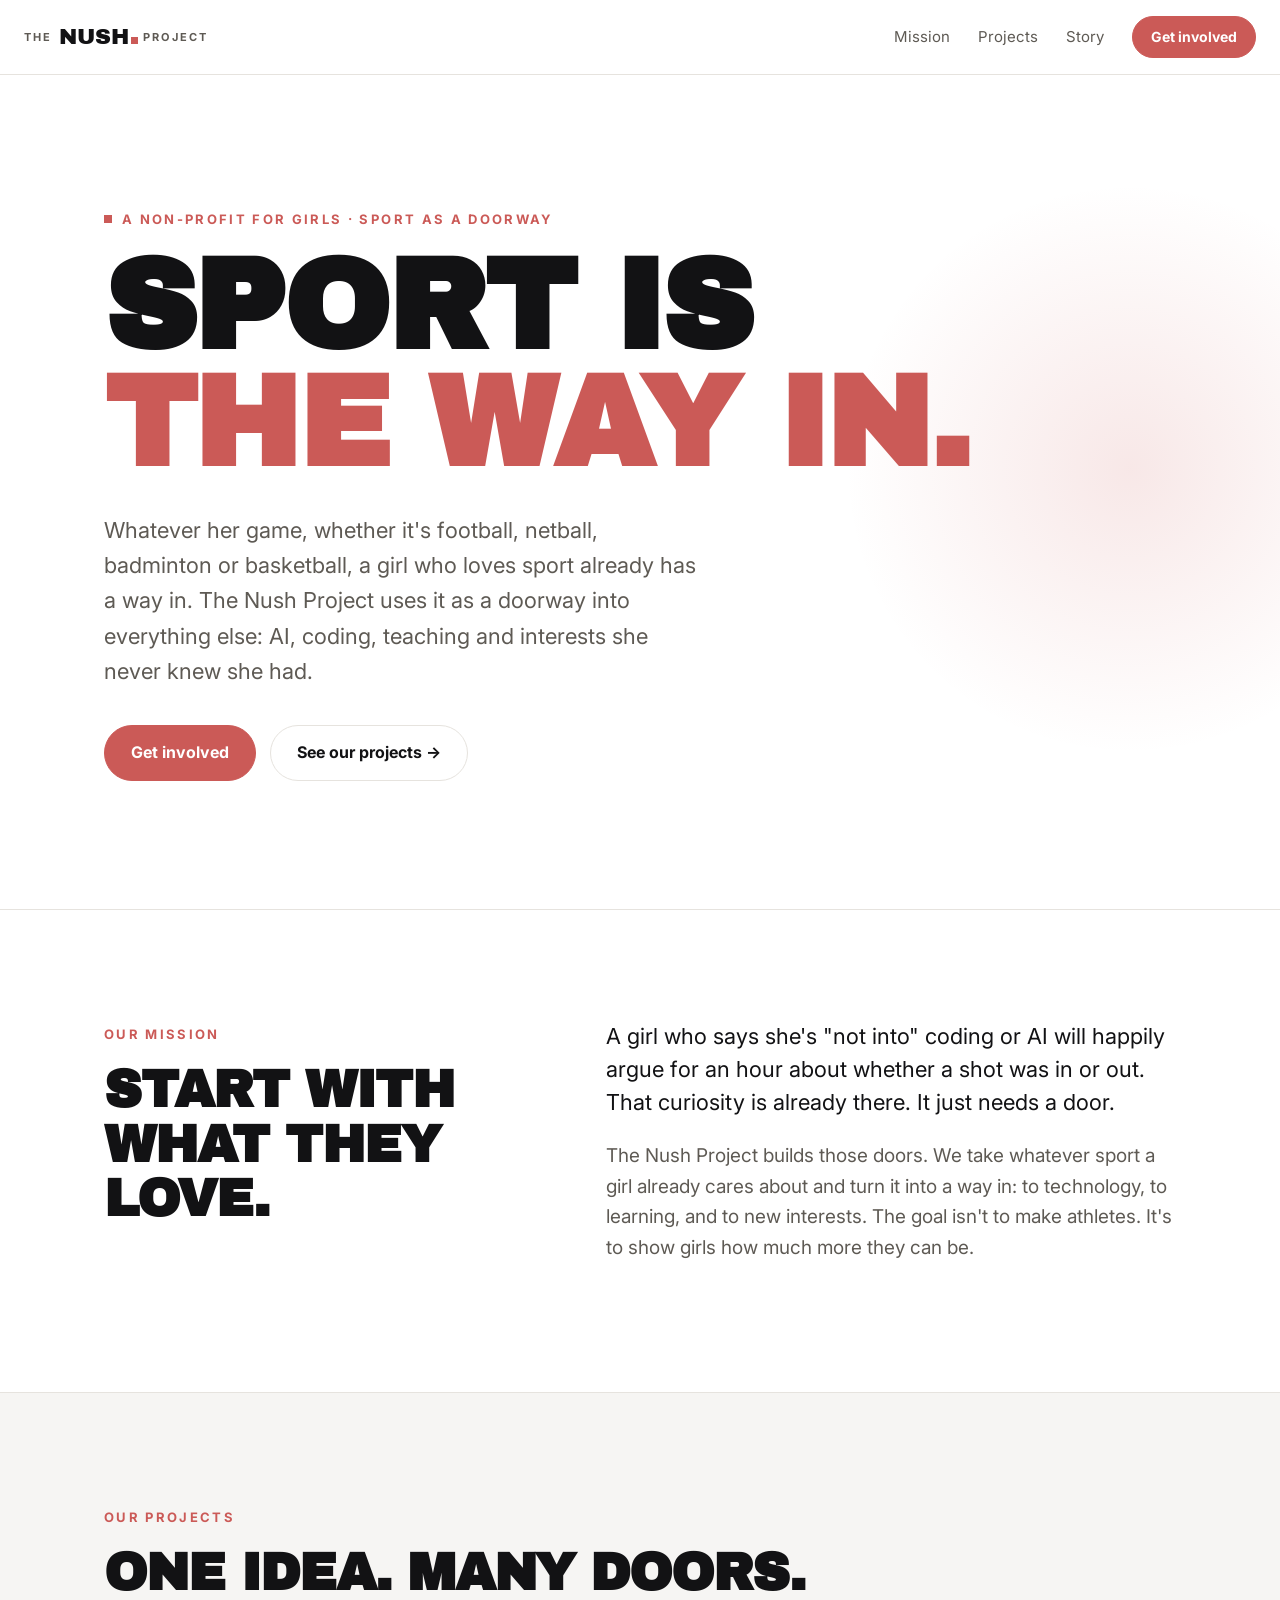
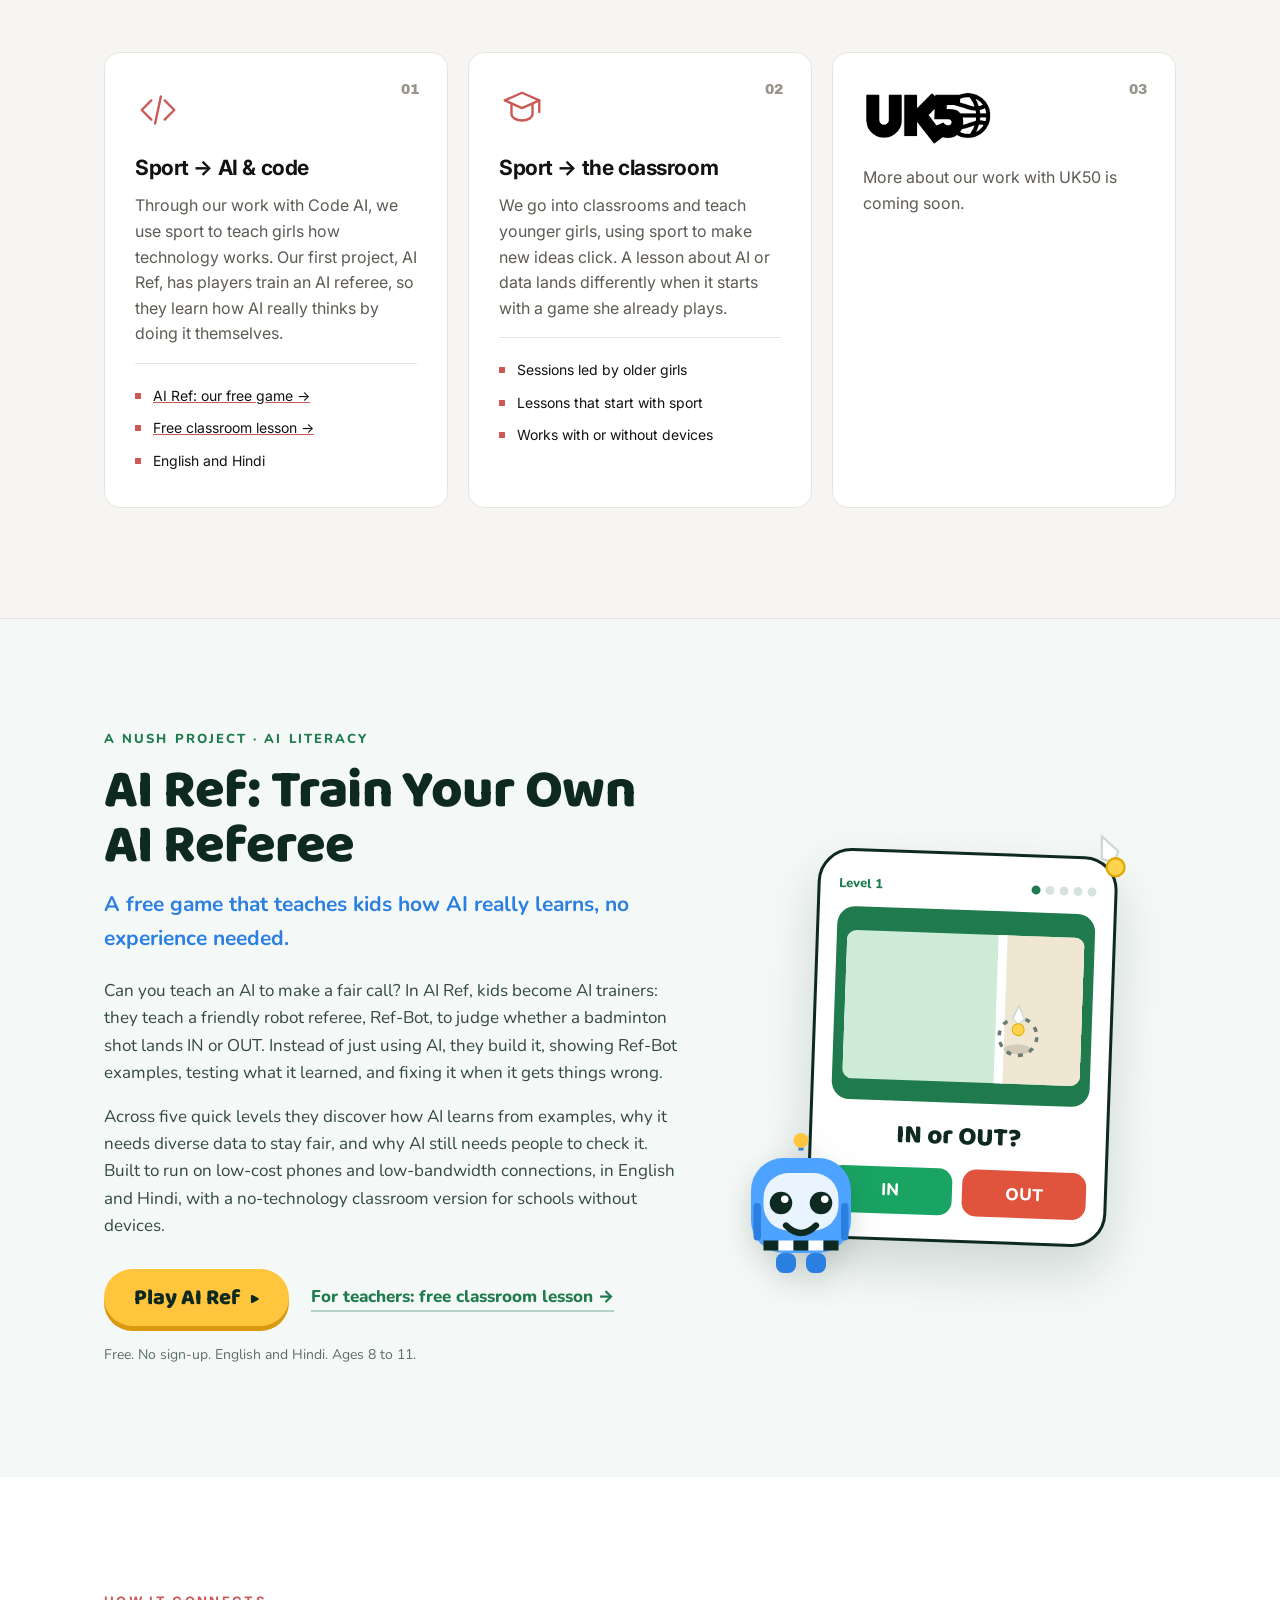
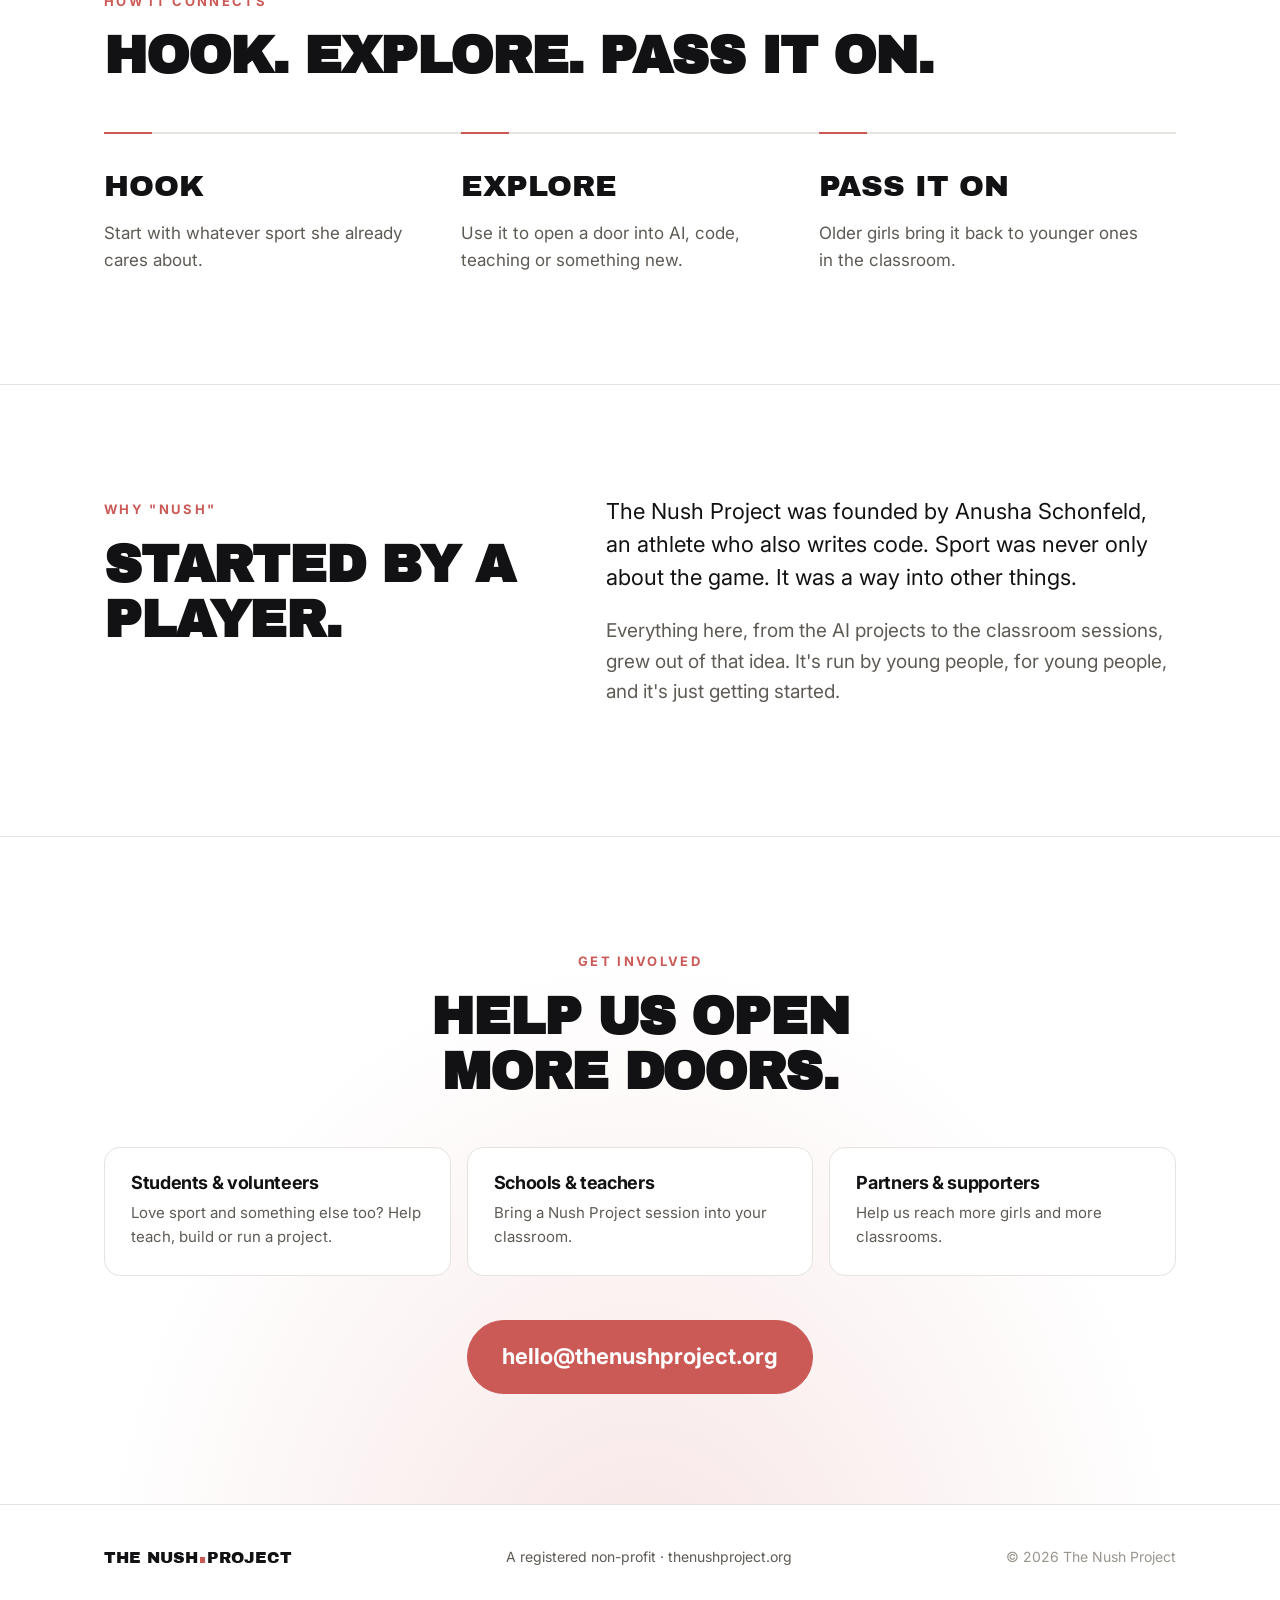
==== index.html @ 3fa62f30 "Remove hero court lines; UK50 card uses the UK50 logo Co-Authored-By: Claude Opus 5.5 <noreply@anthr" ====
<!doctype html>
<html lang="en">
<head>
<meta charset="utf-8">
<meta name="viewport" content="width=device-width, initial-scale=1">
<title>The Nush Project</title>
<meta name="description" content="The Nush Project is a non-profit for girls that uses sport as a doorway, from football to badminton to basketball, into AI, coding, teaching and new interests.">
<meta property="og:title" content="The Nush Project">
<meta property="og:description" content="Sport is the way in. We use every sport to bring girls into AI, coding, teaching and new interests.">
<meta property="og:url" content="https://thenushproject.org">
<meta name="theme-color" content="#ffffff">
<link rel="icon" href="data:image/svg+xml,<svg xmlns='http://www.w3.org/2000/svg' viewBox='0 0 32 32'><rect width='32' height='32' rx='6' fill='%230f0f11'/><text x='6' y='23' font-family='Arial' font-weight='900' font-size='18' fill='%23f0eeea'>N</text><rect x='21' y='17' width='5' height='5' fill='%23cb5a57'/></svg>">
<link rel="preconnect" href="https://fonts.googleapis.com">
<link href="https://fonts.googleapis.com/css2?family=Archivo+Black&family=Baloo+2:wght@600;800&family=Inter:wght@400;700&family=Nunito:wght@400;700;800&display=swap" rel="stylesheet">
<link rel="stylesheet" href="styles.css">
</head>
<body>

<header class="nav">
  <a class="logo" href="#top" aria-label="The Nush Project home">
    <span class="logo-the">THE</span>NUSH<span class="dot"></span><span class="logo-proj">PROJECT</span>
  </a>
  <button class="menu-btn" aria-label="Open menu" aria-expanded="false">☰</button>
  <nav class="links">
    <a href="#mission">Mission</a>
    <a href="#pillars">Projects</a>
        <a href="#story">Story</a>
    <a href="#join" class="btn small">Get involved</a>
  </nav>
</header>

<main id="top">

  <!-- HERO -->
  <section class="hero">
    <div class="hero-inner">
      <p class="eyebrow"><span class="dot sm"></span>A non-profit for girls · sport as a doorway</p>
      <h1>Sport is <em>the way in.</em></h1>
      <p class="lede">Whatever her game, whether it's football, netball, badminton or basketball, a girl who loves sport already has a way in. The Nush Project uses it as a doorway into everything else: AI, coding, teaching and interests she never knew she had.</p>
      <div class="cta-row">
        <a href="#join" class="btn">Get involved</a>
        <a href="#pillars" class="btn ghost">See our projects →</a>
      </div>
    </div>
  </section>

  <!-- MISSION -->
  <section id="mission" class="mission">
    <div class="wrap two-col">
      <div>
        <p class="eyebrow">Our mission</p>
        <h2>Start with what they love.</h2>
      </div>
      <div class="mission-copy">
        <p>A girl who says she's "not into" coding or AI will happily argue for an hour about whether a shot was in or out. That curiosity is already there. It just needs a door.</p>
        <p>The Nush Project builds those doors. We take whatever sport a girl already cares about and turn it into a way in: to technology, to learning, and to new interests. The goal isn't to make athletes. It's to show girls how much more they can be.</p>
      </div>
    </div>
  </section>

  <!-- PILLARS -->
  <section id="pillars" class="pillars">
    <div class="wrap">
      <p class="eyebrow">Our projects</p>
      <h2>One idea. Many doors.</h2>

      <div class="cards">
        <article class="card">
          <div class="card-num">01</div>
          <div class="card-icon" aria-hidden="true">
            <svg viewBox="0 0 48 48"><path d="M17 14L7 24l10 10M31 14l10 10-10 10M27 10l-6 28" fill="none" stroke="currentColor" stroke-width="2.5" stroke-linecap="round" stroke-linejoin="round"/></svg>
          </div>
          <h3>Sport → AI & code</h3>
          <p>Through our work with Code AI, we use sport to teach girls how technology works. Our first project, AI Ref, has players train an AI referee, so they learn how AI really thinks by doing it themselves.</p>
          <ul>
            <li><a href="#ai-ref">AI Ref: our free game →</a></li>
            <li><a href="teachers/">Free classroom lesson →</a></li>
            <li>English and Hindi</li>
          </ul>
        </article>

        <article class="card">
          <div class="card-num">02</div>
          <div class="card-icon" aria-hidden="true">
            <svg viewBox="0 0 48 48"><path d="M6 14l18-8 18 8-18 8z" fill="none" stroke="currentColor" stroke-width="2.5" stroke-linejoin="round"/><path d="M13 18v10c0 4 5 7 11 7s11-3 11-7V18M42 14v12" fill="none" stroke="currentColor" stroke-width="2.5" stroke-linecap="round"/></svg>
          </div>
          <h3>Sport → the classroom</h3>
          <p>We go into classrooms and teach younger girls, using sport to make new ideas click. A lesson about AI or data lands differently when it starts with a game she already plays.</p>
          <ul>
            <li>Sessions led by older girls</li>
            <li>Lessons that start with sport</li>
            <li>Works with or without devices</li>
          </ul>
        </article>

        <article class="card">
          <div class="card-num">03</div>
          <h3 class="uk50-head"><img class="uk50-logo" src="img/uk50-logo.png" alt="UK50" width="380" height="170"></h3>
          <!-- TODO: replace with a real description of UK50 and what The Nush Project does with it -->
          <p>More about our work with UK50 is coming soon.</p>
        </article>
      </div>
    </div>
  </section>

  <!-- AI REF -->
  <section id="ai-ref" class="airef">
    <div class="wrap airef-grid">
      <div class="airef-copy">
        <p class="airef-eyebrow">A Nush Project · AI Literacy</p>
        <h2>AI Ref: Train Your Own AI Referee</h2>
        <p class="airef-sub">A free game that teaches kids how AI really learns, no experience needed.</p>
        <p>Can you teach an AI to make a fair call? In AI Ref, kids become AI trainers: they teach a friendly robot referee, Ref-Bot, to judge whether a badminton shot lands IN or OUT. Instead of just using AI, they build it, showing Ref-Bot examples, testing what it learned, and fixing it when it gets things wrong.</p>
        <p>Across five quick levels they discover how AI learns from examples, why it needs diverse data to stay fair, and why AI still needs people to check it. Built to run on low-cost phones and low-bandwidth connections, in English and Hindi, with a no-technology classroom version for schools without devices.</p>
        <div class="airef-ctas">
          <a class="airef-play" href="play/">Play AI Ref <span aria-hidden="true">▶</span></a>
          <a class="airef-teach" href="teachers/">For teachers: free classroom lesson →</a>
        </div>
        <p class="airef-note">Free. No sign-up. English and Hindi. Ages 8 to 11.</p>
      </div>

      <a class="airef-visual" href="play/" aria-label="Play AI Ref">
        <div class="phone">
          <div class="phone-bar"><span>Level 1</span><span class="pips"><i class="on"></i><i></i><i></i><i></i><i></i></span></div>
          <div class="phone-court"><img src="img/airef/court-close-call.svg" alt="" width="240" height="175"></div>
          <div class="phone-q">IN or OUT?</div>
          <div class="phone-btns"><span class="in">IN</span><span class="out">OUT</span></div>
        </div>
        <img class="refbot" src="img/airef/refbot-happy.svg" alt="Ref-Bot, the friendly robot referee" width="150" height="150">
        <img class="shuttle" src="img/airef/shuttle.svg" alt="" width="54" height="54">
      </a>
    </div>
  </section>

  <!-- HOW IT CONNECTS -->
  <section class="loop">
    <div class="wrap">
      <p class="eyebrow">How it connects</p>
      <h2>Hook. Explore. Pass it on.</h2>
      <ol class="steps">
        <li><span>Hook</span>Start with whatever sport she already cares about.</li>
        <li><span>Explore</span>Use it to open a door into AI, code, teaching or something new.</li>
        <li><span>Pass it on</span>Older girls bring it back to younger ones in the classroom.</li>
      </ol>
    </div>
  </section>

  <!-- STORY -->
  <section id="story" class="story">
    <div class="wrap two-col">
      <div>
        <p class="eyebrow">Why "Nush"</p>
        <h2>Started by a player.</h2>
      </div>
      <div class="mission-copy">
        <p>The Nush Project was founded by Anusha Schonfeld, an athlete who also writes code. Sport was never only about the game. It was a way into other things.</p>
        <p>Everything here, from the AI projects to the classroom sessions, grew out of that idea. It's run by young people, for young people, and it's just getting started.</p>
      </div>
    </div>
  </section>

  <!-- JOIN -->
  <section id="join" class="join">
    <div class="wrap">
      <p class="eyebrow">Get involved</p>
      <h2>Help us open more doors.</h2>
      <div class="join-grid">
        <div class="join-card">
          <h3>Students & volunteers</h3>
          <p>Love sport and something else too? Help teach, build or run a project.</p>
        </div>
        <div class="join-card">
          <h3>Schools & teachers</h3>
          <p>Bring a Nush Project session into your classroom.</p>
        </div>
        <div class="join-card">
          <h3>Partners & supporters</h3>
          <p>Help us reach more girls and more classrooms.</p>
        </div>
      </div>
      <!-- TODO: replace with the real contact address once email is set up on the domain -->
      <a class="btn big" href="mailto:hello@thenushproject.org">hello@thenushproject.org</a>
    </div>
  </section>

</main>

<footer class="foot">
  <div class="wrap foot-inner">
    <div class="logo">THE&nbsp;NUSH<span class="dot"></span>PROJECT</div>
    <p>A registered non-profit · thenushproject.org</p>
    <p class="faint">© <span id="yr">2026</span> The Nush Project</p>
  </div>
</footer>

<script>
  document.getElementById('yr').textContent = new Date().getFullYear();
  const btn = document.querySelector('.menu-btn'), nav = document.querySelector('.links');
  btn.addEventListener('click', () => {
    const open = nav.classList.toggle('open');
    btn.setAttribute('aria-expanded', open);
  });
  nav.querySelectorAll('a').forEach(a => a.addEventListener('click', () => {
    nav.classList.remove('open'); btn.setAttribute('aria-expanded', false);
  }));
  // fade sections in as they scroll into view
  const io = new IntersectionObserver(es => es.forEach(e => {
    if (e.isIntersecting) { e.target.classList.add('in'); io.unobserve(e.target); }
  }), { threshold: 0.12 });
  document.querySelectorAll('section:not(.hero)').forEach(s => io.observe(s));
</script>
</body>
</html>
---- styles.css ----
/* The Nush Project — NUSH style (muted red, Archivo Black) on a white background */
:root {
  --bg: #ffffff;
  --bg-2: #f6f5f3;
  --card: #ffffff;
  --line: #e6e3de;
  --text: #121214;
  --text-dim: #5e5a54;
  --text-faint: #9a958d;
  --accent: #cb5a57;
  --accent-2: #9a3f3c;
  --radius: 16px;
  --sans: "Inter", -apple-system, BlinkMacSystemFont, "Segoe UI", Roboto, sans-serif;
  --display: "Archivo Black", "Arial Black", "Helvetica Neue", sans-serif;
}

* { box-sizing: border-box; }
html { scroll-behavior: smooth; scroll-padding-top: 72px; }
body {
  margin: 0;
  background: var(--bg);
  color: var(--text);
  font-family: var(--sans);
  font-size: 17px;
  line-height: 1.6;
  -webkit-font-smoothing: antialiased;
  overflow-x: hidden;
}
a { color: inherit; }
h1, h2, h3 { margin: 0; line-height: 1.05; letter-spacing: -0.02em; }
h2 { font-family: var(--display); font-size: clamp(32px, 5vw, 52px); text-transform: uppercase; margin-bottom: 8px; }
h3 { font-size: 21px; font-weight: 700; }
p { margin: 0 0 1em; }

.wrap { max-width: 1120px; margin: 0 auto; padding: 0 24px; }
section { padding: 110px 0; }
section:not(.hero) { opacity: 0; transform: translateY(18px); transition: opacity .7s ease, transform .7s ease; }
section.in { opacity: 1; transform: none; }
@media (prefers-reduced-motion: reduce) { section:not(.hero) { opacity: 1; transform: none; transition: none; } }

.eyebrow {
  display: inline-flex; align-items: center; gap: 10px;
  font-size: 13px; font-weight: 700; letter-spacing: .18em; text-transform: uppercase;
  color: var(--accent); margin-bottom: 18px;
}

/* brand square — the dot from the NUSH lockup */
.dot { display: inline-block; width: .32em; height: .32em; background: var(--accent); margin: 0 .12em 0 .08em; vertical-align: baseline; }
.dot.sm { width: 8px; height: 8px; margin: 0; }

/* NAV */
.nav {
  position: sticky; top: 0; z-index: 50;
  display: flex; align-items: center; justify-content: space-between;
  padding: 16px 24px;
  background: rgba(255,255,255,.88);
  backdrop-filter: blur(12px); -webkit-backdrop-filter: blur(12px);
  border-bottom: 1px solid var(--line);
}
.logo { font-family: var(--display); font-size: 22px; text-decoration: none; letter-spacing: .01em; white-space: nowrap; }
.logo-the, .logo-proj { font-family: var(--sans); font-size: 11px; font-weight: 700; letter-spacing: .2em; color: var(--text-dim); vertical-align: middle; }
.logo-the { margin-right: 6px; }
.logo-proj { margin-left: 2px; }
.links { display: flex; align-items: center; gap: 28px; }
.links a { text-decoration: none; font-size: 15px; color: var(--text-dim); transition: color .2s; }
.links a:hover { color: var(--text); }
.links a.btn { color: #fff; }
.menu-btn { display: none; background: none; border: 1px solid var(--line); color: var(--text); font-size: 18px; border-radius: 10px; padding: 6px 12px; cursor: pointer; }

/* BUTTONS */
.btn {
  display: inline-block; padding: 14px 26px; border-radius: 999px;
  background: var(--accent); color: #fff; text-decoration: none;
  font-weight: 700; font-size: 16px; border: 1px solid var(--accent);
  transition: background .2s, transform .2s;
}
.btn:hover { background: var(--accent-2); border-color: var(--accent-2); transform: translateY(-1px); }
.btn.ghost { background: transparent; border-color: var(--line); color: var(--text); }
.btn.ghost:hover { border-color: var(--text-dim); background: transparent; }
.btn.small { padding: 9px 18px; font-size: 14px; }
.btn.big { font-size: clamp(16px, 2.4vw, 22px); padding: 18px 34px; margin-top: 44px; word-break: break-all; }

/* HERO */
.hero { position: relative; min-height: calc(100vh - 66px); display: flex; align-items: center; overflow: hidden; padding: 80px 0; }
.hero::after {
  content: ""; position: absolute; width: 620px; height: 620px; right: -160px; top: 10%;
  background: radial-gradient(circle, rgba(203,90,87,.14), transparent 65%); pointer-events: none;
}
.hero-inner { position: relative; z-index: 1; max-width: 1120px; margin: 0 auto; padding: 0 24px; width: 100%; }
.hero h1 {
  font-family: var(--display); text-transform: uppercase;
  font-size: clamp(48px, 10vw, 128px); line-height: .92; max-width: 11ch; margin-bottom: 30px;
}
.hero h1 em { font-style: normal; color: var(--accent); }
.lede { font-size: clamp(18px, 2.2vw, 22px); color: var(--text-dim); max-width: 600px; margin-bottom: 36px; }
.cta-row { display: flex; gap: 14px; flex-wrap: wrap; }

/* MISSION / STORY */
.mission, .story { border-top: 1px solid var(--line); }
.two-col { display: grid; grid-template-columns: 1fr 1.3fr; gap: 64px; align-items: start; }
.mission-copy p { font-size: 19px; color: var(--text-dim); }
.mission-copy p:first-child { color: var(--text); font-size: 22px; line-height: 1.5; }

/* PILLARS */
.pillars { background: var(--bg-2); border-top: 1px solid var(--line); border-bottom: 1px solid var(--line); }
.cards { display: grid; grid-template-columns: repeat(3, 1fr); gap: 20px; margin-top: 52px; }
.card {
  position: relative; background: var(--card); border: 1px solid var(--line); border-radius: var(--radius);
  padding: 34px 30px 30px; transition: border-color .25s, transform .25s;
}
.card:hover { border-color: var(--accent); transform: translateY(-4px); }
.card-num { position: absolute; top: 26px; right: 28px; font-family: var(--display); color: var(--text-faint); font-size: 14px; }
.card-icon { width: 46px; height: 46px; color: var(--accent); margin-bottom: 24px; }
.card-icon svg { width: 100%; height: 100%; }
.card h3 { margin-bottom: 14px; }
/* UK50's logo is white-on-black; invert + multiply turns it into a black mark sitting directly on the white card */
.uk50-head { margin: 0 0 18px; line-height: 0; }
.uk50-logo { height: 64px; width: auto; filter: invert(1) grayscale(1) contrast(1.2); mix-blend-mode: multiply; margin-left: -6px; }
.card p { color: var(--text-dim); font-size: 16px; }
.card ul { list-style: none; padding: 16px 0 0; margin: 0; border-top: 1px solid var(--line); }
.card li a { color: var(--text); text-decoration-color: var(--accent); }
.card li { font-size: 14px; color: var(--text); padding: 5px 0 5px 18px; position: relative; }
.card li::before { content: ""; position: absolute; left: 0; top: 13px; width: 6px; height: 6px; background: var(--accent); }

/* LOOP */
.steps { list-style: none; padding: 0; margin: 48px 0 0; display: grid; grid-template-columns: repeat(3, 1fr); gap: 0; counter-reset: s; }
.steps li { padding: 28px 28px 0 0; border-top: 2px solid var(--line); color: var(--text-dim); font-size: 17px; position: relative; }
.steps li::before { content: ""; position: absolute; top: -2px; left: 0; width: 48px; height: 2px; background: var(--accent); }
.steps span { display: block; font-family: var(--display); text-transform: uppercase; color: var(--text); font-size: 30px; margin-bottom: 10px; }

/* JOIN */
.join { text-align: center; border-top: 1px solid var(--line); background: radial-gradient(ellipse at 50% 120%, rgba(203,90,87,.16), transparent 60%); }
.join h2 { max-width: 16ch; margin: 0 auto 8px; }
.join-grid { display: grid; grid-template-columns: repeat(3, 1fr); gap: 16px; margin-top: 48px; text-align: left; }
.join-card { border: 1px solid var(--line); border-radius: var(--radius); padding: 26px; background: var(--card); }
.join-card h3 { font-size: 18px; margin-bottom: 8px; }
.join-card p { color: var(--text-dim); font-size: 15px; margin: 0; }

/* FOOTER */
.foot { border-top: 1px solid var(--line); padding: 40px 0; }
.foot-inner { display: flex; justify-content: space-between; align-items: center; gap: 16px; flex-wrap: wrap; }
.foot .logo { font-size: 16px; }
.foot p { margin: 0; color: var(--text-dim); font-size: 14px; }
.faint { color: var(--text-faint) !important; }

/* AI REF — a light band in the game's own palette so it reads as the same product as /play/ */
.airef {
  --court: #1F7A4D; --bot: #2B7FE0; --bot-lt: #4DA3FF; --sun: #FFC53D; --ink: #0E2A20; --paper: #F4F8F6;
  background: var(--paper); color: var(--ink); font-family: "Nunito", var(--sans);
}
.airef-grid { display: grid; grid-template-columns: 1.15fr .85fr; gap: 64px; align-items: center; }
.airef-eyebrow { font-weight: 800; font-size: 13px; letter-spacing: .16em; text-transform: uppercase; color: var(--court); margin-bottom: 14px; }
.airef h2 { font-family: "Baloo 2", var(--sans); text-transform: none; font-weight: 800; font-size: clamp(34px, 4.6vw, 54px); line-height: 1.02; letter-spacing: -.01em; color: var(--ink); margin-bottom: 14px; }
.airef-sub { font-size: 21px; font-weight: 700; color: var(--bot); margin-bottom: 22px; }
.airef-copy > p:not(.airef-eyebrow):not(.airef-sub):not(.airef-note) { color: #33493f; font-size: 17px; }
.airef-ctas { display: flex; align-items: center; gap: 22px; flex-wrap: wrap; margin-top: 30px; }
.airef-play {
  display: inline-flex; align-items: center; gap: 10px;
  background: var(--sun); color: var(--ink); text-decoration: none;
  font-family: "Baloo 2", var(--sans); font-weight: 800; font-size: 22px;
  padding: 12px 30px 10px; border-radius: 999px;
  box-shadow: 0 5px 0 #d99a12; transition: transform .15s, box-shadow .15s;
}
.airef-play:hover { transform: translateY(2px); box-shadow: 0 3px 0 #d99a12; }
.airef-play span { font-size: 15px; }
.airef-teach { color: var(--court); font-weight: 800; text-decoration: none; border-bottom: 2px solid rgba(31,122,77,.3); }
.airef-teach:hover { border-color: var(--court); }
.airef-note { font-size: 14px; color: #5b6f66; margin: 18px 0 0; }

.airef-visual { position: relative; display: block; justify-self: center; width: 300px; text-decoration: none; }
.phone {
  background: #fff; border: 3px solid var(--ink); border-radius: 34px; padding: 22px 18px 24px;
  box-shadow: 0 24px 50px rgba(14,42,32,.16); transform: rotate(2deg); transition: transform .3s;
}
.airef-visual:hover .phone { transform: rotate(0); }
.phone-bar { display: flex; justify-content: space-between; align-items: center; font-weight: 800; font-size: 13px; color: var(--court); margin-bottom: 12px; }
.pips { display: flex; gap: 5px; }
.pips i { width: 9px; height: 9px; border-radius: 50%; background: #d6e3dc; }
.pips i.on { background: var(--court); }
.phone-court { background: var(--court); border-radius: 18px; padding: 10px; }
.phone-court img { display: block; width: 100%; height: auto; }
.phone-q { font-family: "Baloo 2", var(--sans); font-weight: 800; font-size: 26px; text-align: center; margin: 14px 0 10px; }
.phone-btns { display: grid; grid-template-columns: 1fr 1fr; gap: 10px; }
.phone-btns span { text-align: center; font-weight: 800; color: #fff; border-radius: 14px; padding: 10px 0; }
.phone-btns .in { background: #19A463; } .phone-btns .out { background: #E0533D; }
.refbot { position: absolute; width: 150px; height: auto; left: -86px; bottom: -40px; filter: drop-shadow(0 10px 14px rgba(14,42,32,.18)); }
.shuttle { position: absolute; width: 54px; height: auto; right: -26px; top: -22px; transform: rotate(-24deg); }

@media (max-width: 900px) {
  .airef-grid { grid-template-columns: 1fr; gap: 72px; }
  .airef-visual { width: 260px; }
  .refbot { width: 120px; left: -64px; }
}
@media (max-width: 420px) { .refbot { left: -40px; width: 100px; } .shuttle { right: -8px; } }

/* RESPONSIVE */
@media (max-width: 900px) {
  .cards, .join-grid, .steps { grid-template-columns: 1fr; }
  .steps li { padding-bottom: 28px; }
  .two-col { grid-template-columns: 1fr; gap: 24px; }
  section { padding: 80px 0; }
}
@media (max-width: 720px) {
  .menu-btn { display: block; }
  .links {
    display: none; position: absolute; top: 100%; left: 0; right: 0;
    flex-direction: column; align-items: flex-start; gap: 18px;
    padding: 22px 24px; background: var(--bg); border-bottom: 1px solid var(--line);
  }
  .links.open { display: flex; }
  .nav { padding: 14px 16px; }
  .wrap, .hero-inner { padding: 0 16px; }
  .logo-the { display: none; }
}
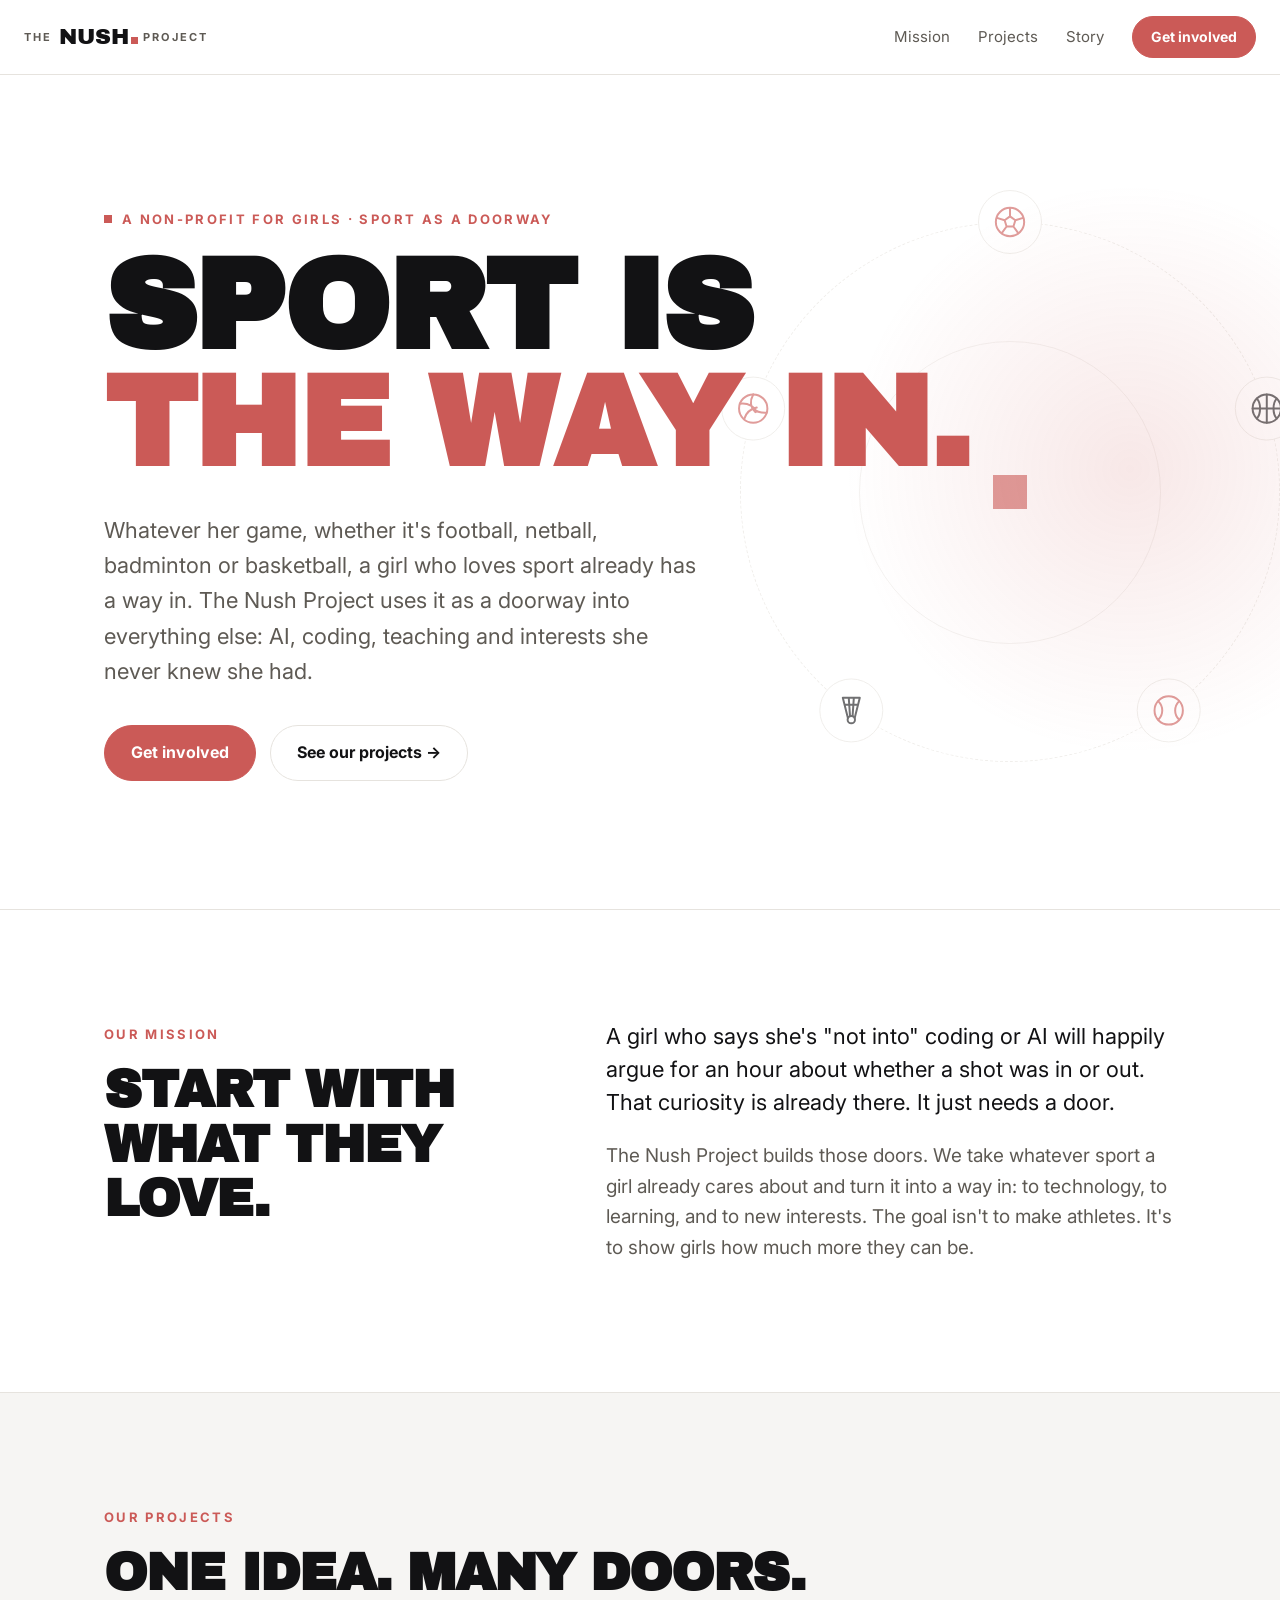
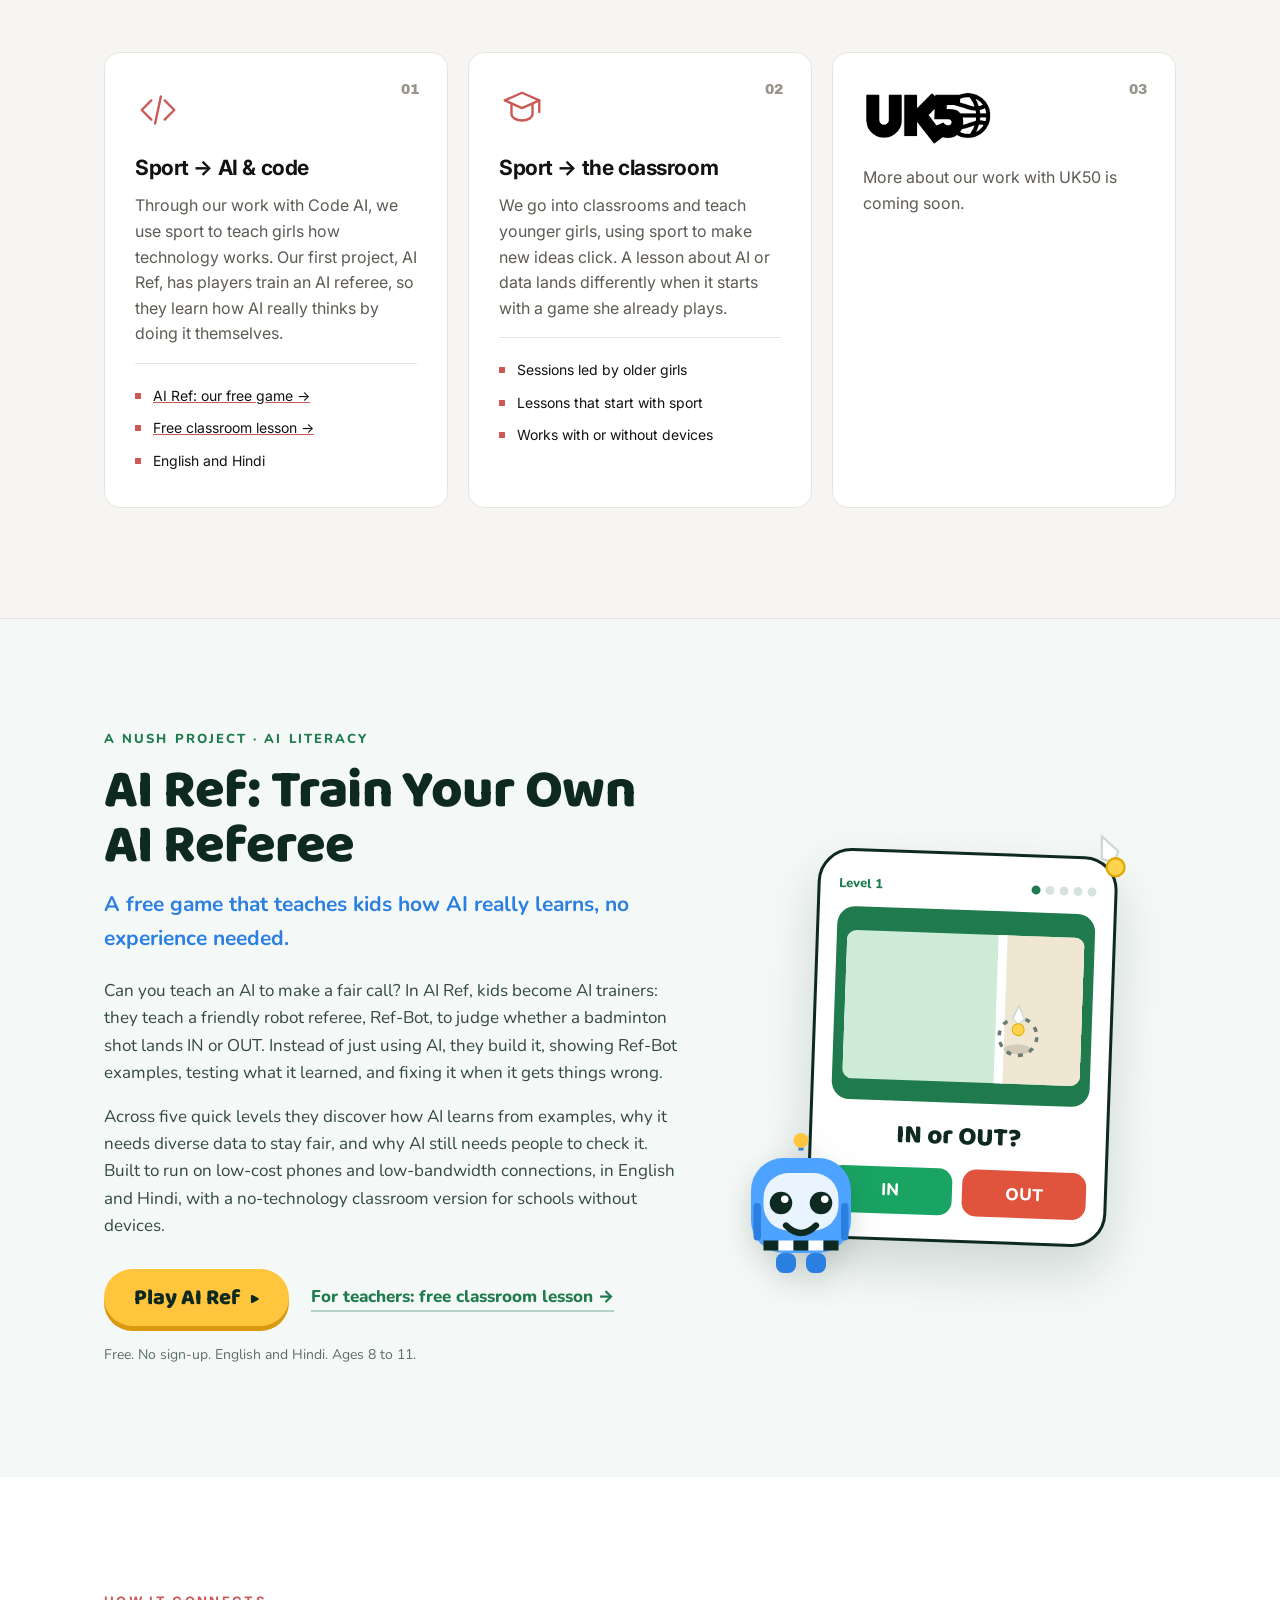
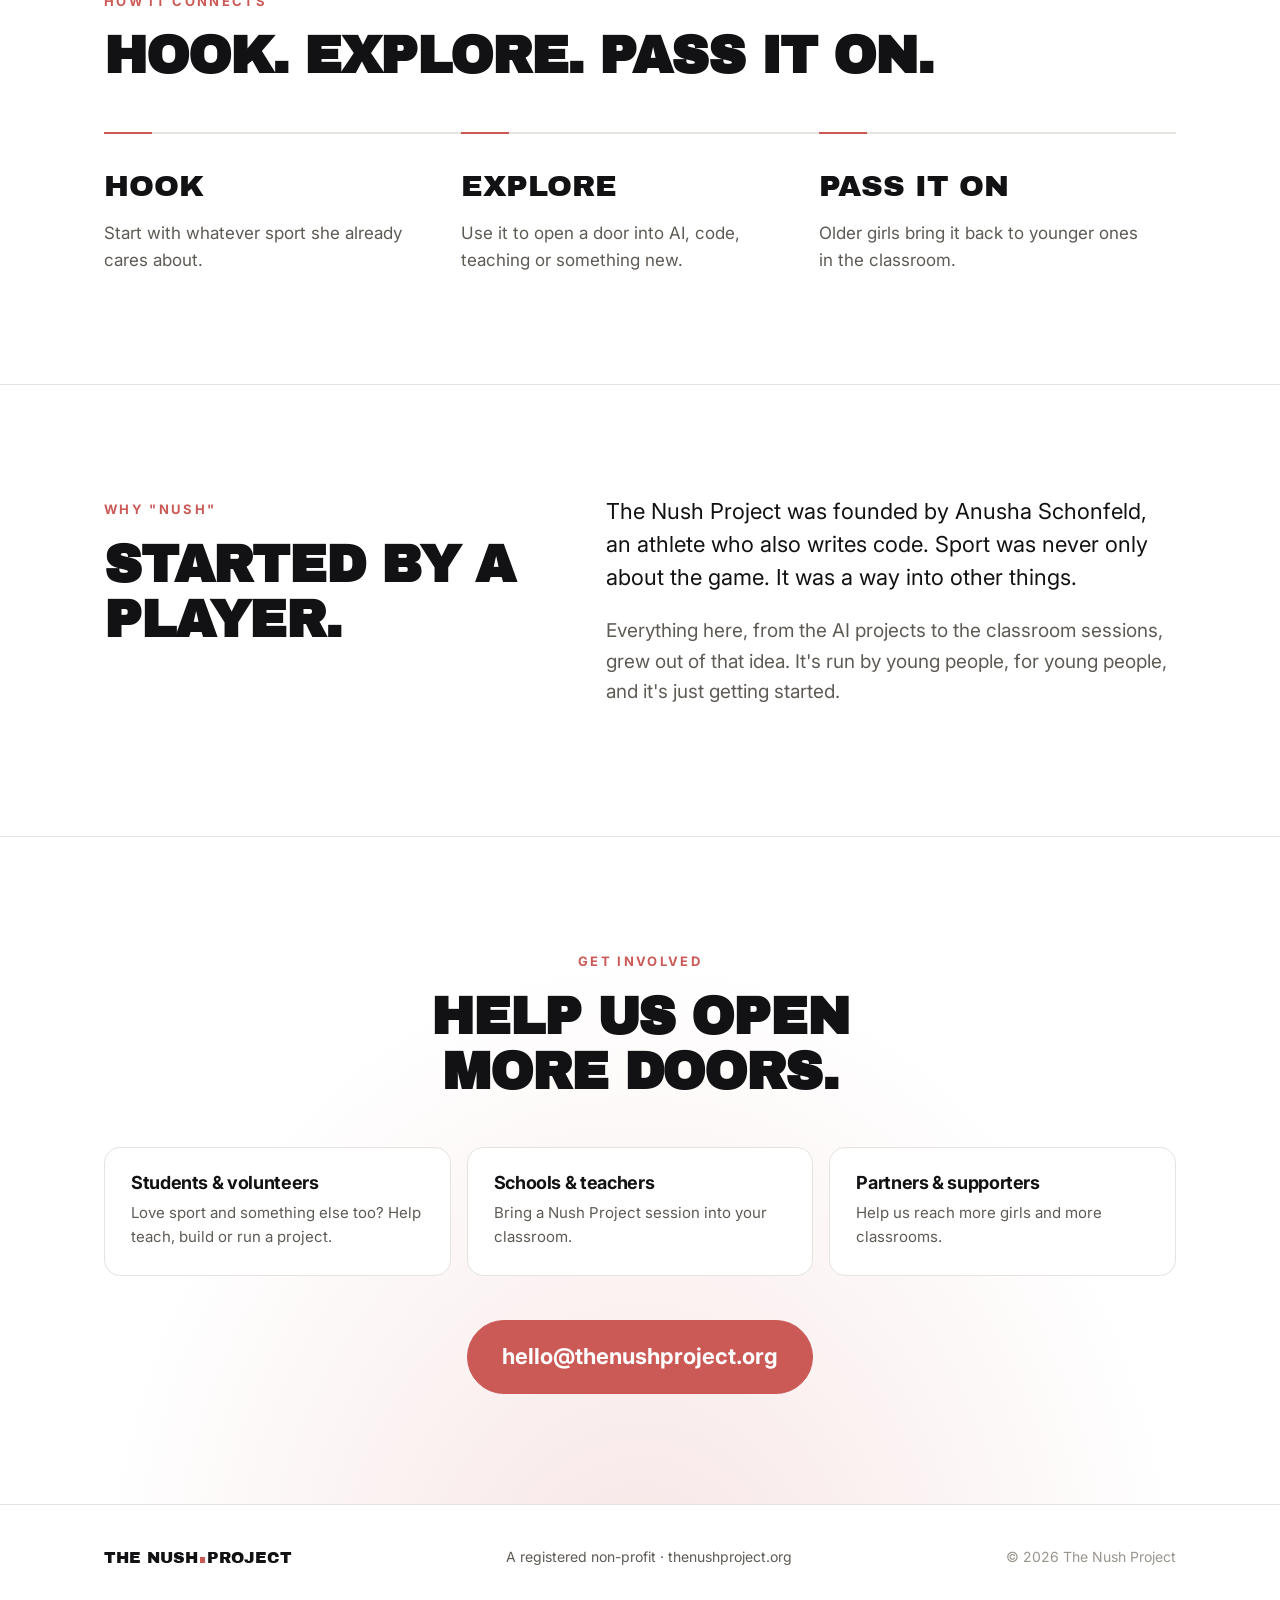
==== commit b9eb0864: "Hero: orbit of sport icons replaces court lines; founder photo slot in story Co-Authored-By: Claude " ====
--- a/index.html
+++ b/index.html
@@ -33,6 +33,12 @@
 
   <!-- HERO -->
   <section class="hero">
+    <div class="orbit" aria-hidden="true">
+      <div class="ring r1"></div>
+      <div class="ring r2"></div>
+      <div class="spin"><span class="sat" style="--a:0deg" title=""><svg viewBox="0 0 24 24"><circle cx="12" cy="12" r="10"/><path d="M12 8l3.8 2.8-1.4 4.4H9.6l-1.4-4.4zM12 8V2.5M15.8 10.8l5.4-1.7M14.4 15.2l3.3 4.5M9.6 15.2l-3.3 4.5M8.2 10.8L2.8 9.1"/></svg></span><span class="sat" style="--a:72deg" title=""><svg viewBox="0 0 24 24"><circle cx="12" cy="12" r="10"/><path d="M2 12h20M12 2v20M5 5c3 3 3 11 0 14M19 5c-3 3-3 11 0 14"/></svg></span><span class="sat" style="--a:144deg" title=""><svg viewBox="0 0 24 24"><circle cx="12" cy="12" r="10"/><path d="M4.6 5.4c3.8 3.8 3.8 9.4 0 13.2M19.4 5.4c-3.8 3.8-3.8 9.4 0 13.2"/></svg></span><span class="sat" style="--a:216deg" title=""><svg viewBox="0 0 24 24"><circle cx="12" cy="18.5" r="2.6"/><path d="M9.6 17.3L6 3h12l-3.6 14.3M10.2 3l.9 13M13.8 3l-.9 13M7.2 8h9.6"/></svg></span><span class="sat" style="--a:288deg" title=""><svg viewBox="0 0 24 24"><circle cx="12" cy="12" r="10"/><path d="M12 2c-2.5 4.5-2 9 1.5 12.5M2.6 8.6c5-.6 9.3 1.2 12 5.6M5.5 19.6c1.5-4.8 4.6-7.4 9-8.3M21.4 15c-4.4.2-8-1.6-9.4-3"/></svg></span></div>
+      <span class="core"></span>
+    </div>
     <div class="hero-inner">
       <p class="eyebrow"><span class="dot sm"></span>A non-profit for girls · sport as a doorway</p>
       <h1>Sport is <em>the way in.</em></h1>
@@ -151,6 +157,10 @@
       <div>
         <p class="eyebrow">Why "Nush"</p>
         <h2>Started by a player.</h2>
+        <figure class="founder">
+          <img src="img/founder.jpg" alt="Anusha Schonfeld, founder of The Nush Project" width="724" height="1086" loading="lazy" onerror="this.parentElement.classList.add('empty')">
+          <figcaption>Anusha Schonfeld, founder</figcaption>
+        </figure>
       </div>
       <div class="mission-copy">
         <p>The Nush Project was founded by Anusha Schonfeld, an athlete who also writes code. Sport was never only about the game. It was a way into other things.</p>
--- a/styles.css
+++ b/styles.css
@@ -95,11 +95,39 @@
 .lede { font-size: clamp(18px, 2.2vw, 22px); color: var(--text-dim); max-width: 600px; margin-bottom: 36px; }
 .cta-row { display: flex; gap: 14px; flex-wrap: wrap; }
 
+/* hero orbit — every sport circling the NUSH square: "all sports, one way in" */
+.orbit { position: absolute; z-index: 0; width: 540px; aspect-ratio: 1; right: calc((100vw - 1120px) / 2 - 80px); top: 50%; transform: translateY(-50%); pointer-events: none; opacity: .6; }
+.ring { position: absolute; border-radius: 50%; border: 1.5px dashed var(--line); }
+.r1 { inset: 0; }
+.r2 { inset: 22%; border-style: solid; opacity: .7; }
+.core { position: absolute; left: 50%; top: 50%; width: 34px; height: 34px; margin: -17px; background: var(--accent); animation: pulse 3.2s ease-in-out infinite; }
+.spin { position: absolute; inset: 0; animation: spin 60s linear infinite; }
+.sat { position: absolute; left: 50%; top: 50%; width: 64px; height: 64px; margin: -32px;
+  transform: rotate(var(--a)) translateY(-270px) rotate(calc(-1 * var(--a))); }
+.sat svg { width: 100%; height: 100%; padding: 14px; background: var(--card); border: 1px solid var(--line); border-radius: 50%;
+  fill: none; stroke: var(--text); stroke-width: 1.4; stroke-linecap: round; stroke-linejoin: round;
+  animation: spin 60s linear infinite reverse; }
+.sat:nth-child(odd) svg { stroke: var(--accent); }
+@keyframes spin { to { transform: rotate(360deg); } }
+@keyframes pulse { 0%, 100% { transform: scale(1); } 50% { transform: scale(.82); } }
+@media (prefers-reduced-motion: reduce) { .spin, .sat svg, .core { animation: none; } }
+@media (max-width: 1000px) {
+  .orbit { width: 360px; right: -120px; top: auto; bottom: 20px; transform: none; opacity: .5; }
+  .sat { width: 48px; height: 48px; margin: -24px; transform: rotate(var(--a)) translateY(-180px) rotate(calc(-1 * var(--a))); }
+  .sat svg { padding: 10px; }
+}
+
 /* MISSION / STORY */
 .mission, .story { border-top: 1px solid var(--line); }
 .two-col { display: grid; grid-template-columns: 1fr 1.3fr; gap: 64px; align-items: start; }
 .mission-copy p { font-size: 19px; color: var(--text-dim); }
 .mission-copy p:first-child { color: var(--text); font-size: 22px; line-height: 1.5; }
+
+.founder { margin: 36px 0 0; max-width: 360px; }
+.founder img { display: block; width: 100%; height: auto; aspect-ratio: 2 / 3; object-fit: cover; border-radius: var(--radius); background: var(--bg-2); }
+.founder figcaption { margin-top: 12px; font-size: 13px; font-weight: 700; letter-spacing: .14em; text-transform: uppercase; color: var(--text-faint); }
+.founder figcaption::before { content: ""; display: inline-block; width: 8px; height: 8px; background: var(--accent); margin-right: 10px; vertical-align: 1px; }
+.founder.empty { display: none; }
 
 /* PILLARS */
 .pillars { background: var(--bg-2); border-top: 1px solid var(--line); border-bottom: 1px solid var(--line); }
@@ -198,6 +226,7 @@
   .cards, .join-grid, .steps { grid-template-columns: 1fr; }
   .steps li { padding-bottom: 28px; }
   .two-col { grid-template-columns: 1fr; gap: 24px; }
+  .founder { max-width: 300px; }
   section { padding: 80px 0; }
 }
 @media (max-width: 720px) {
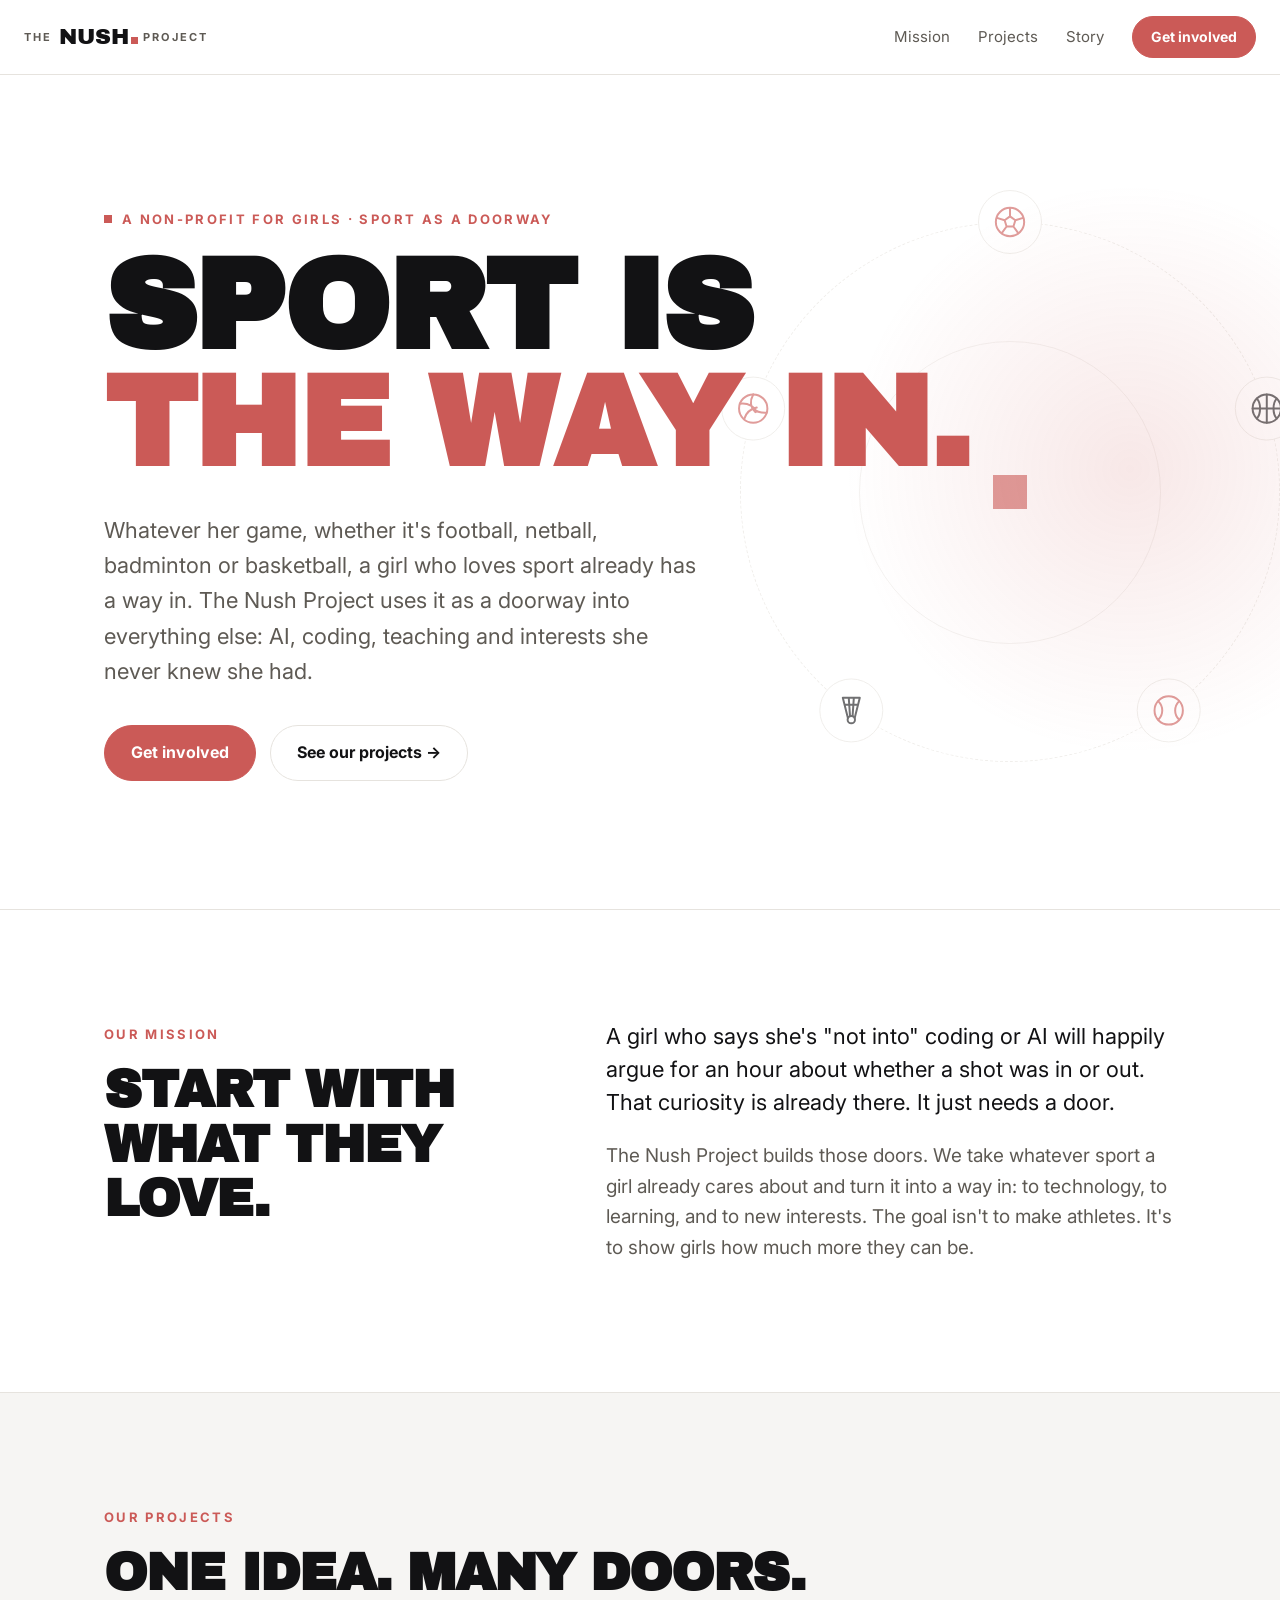
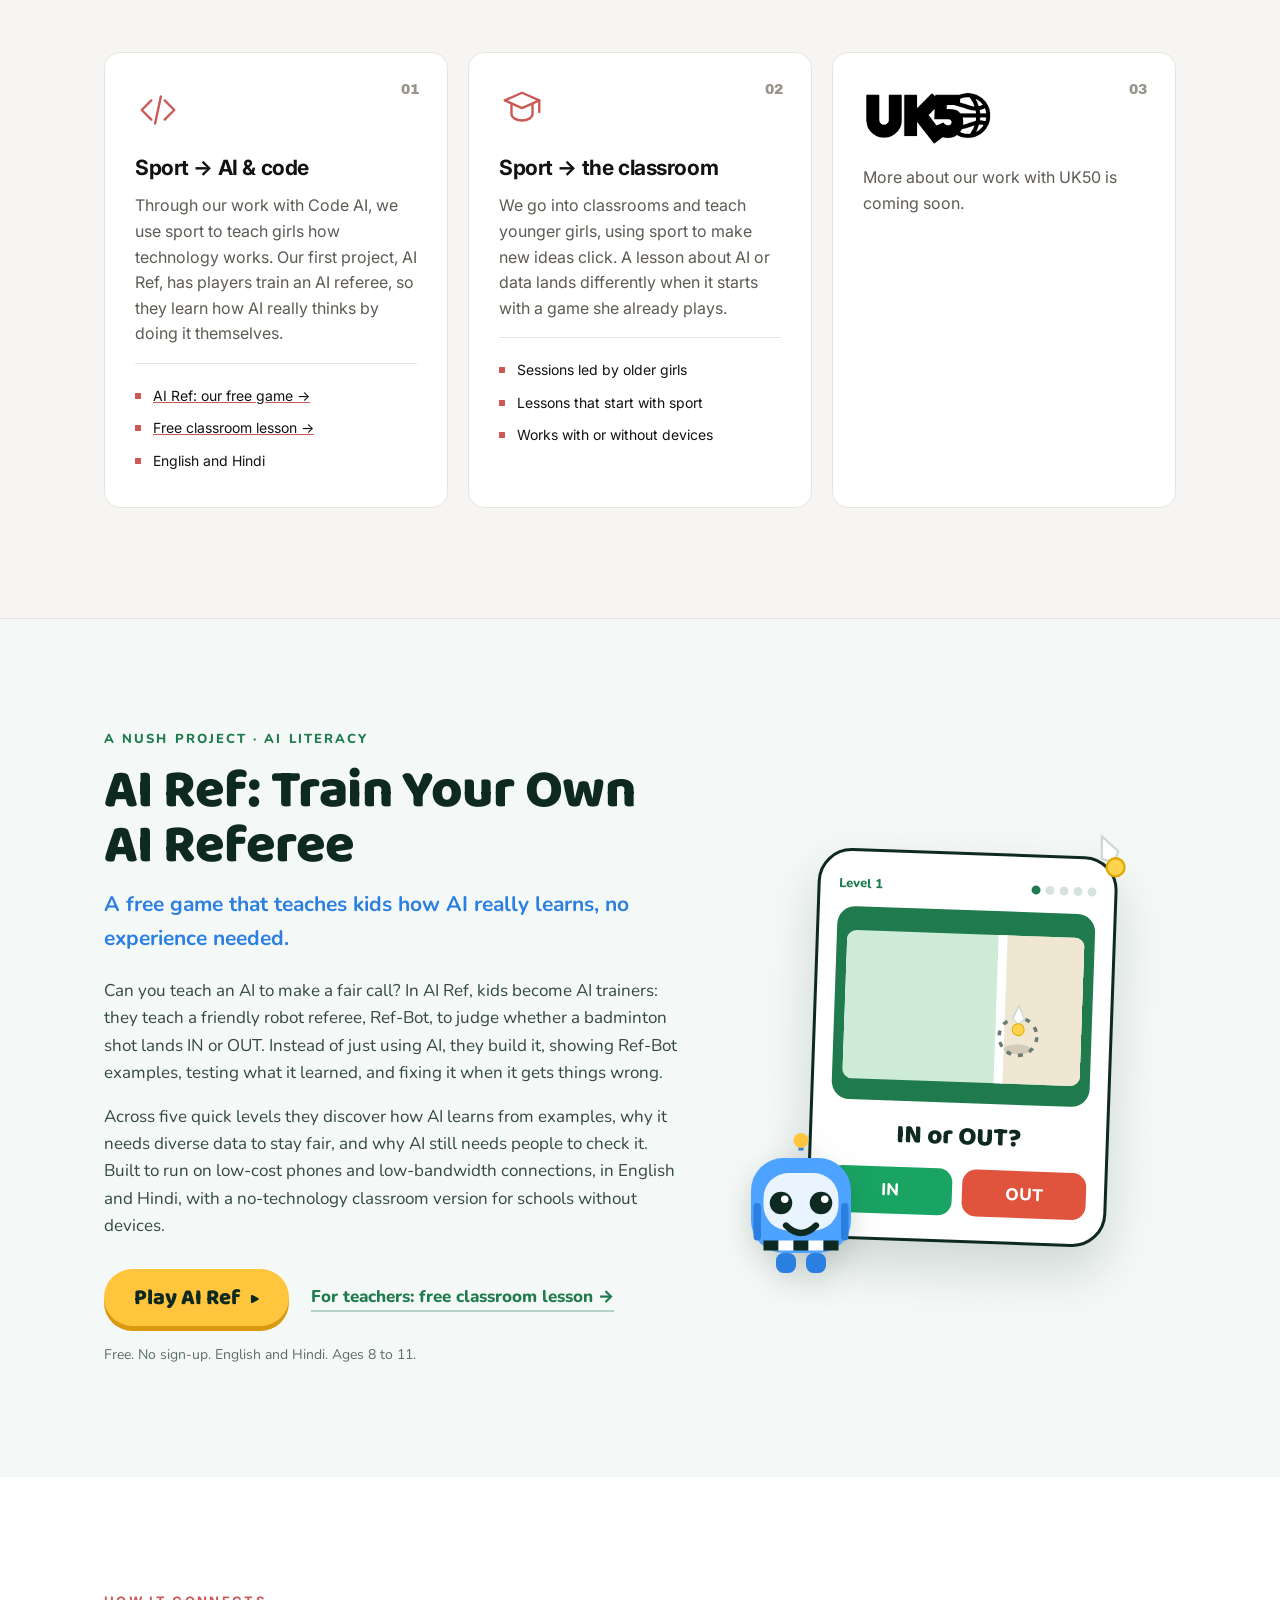
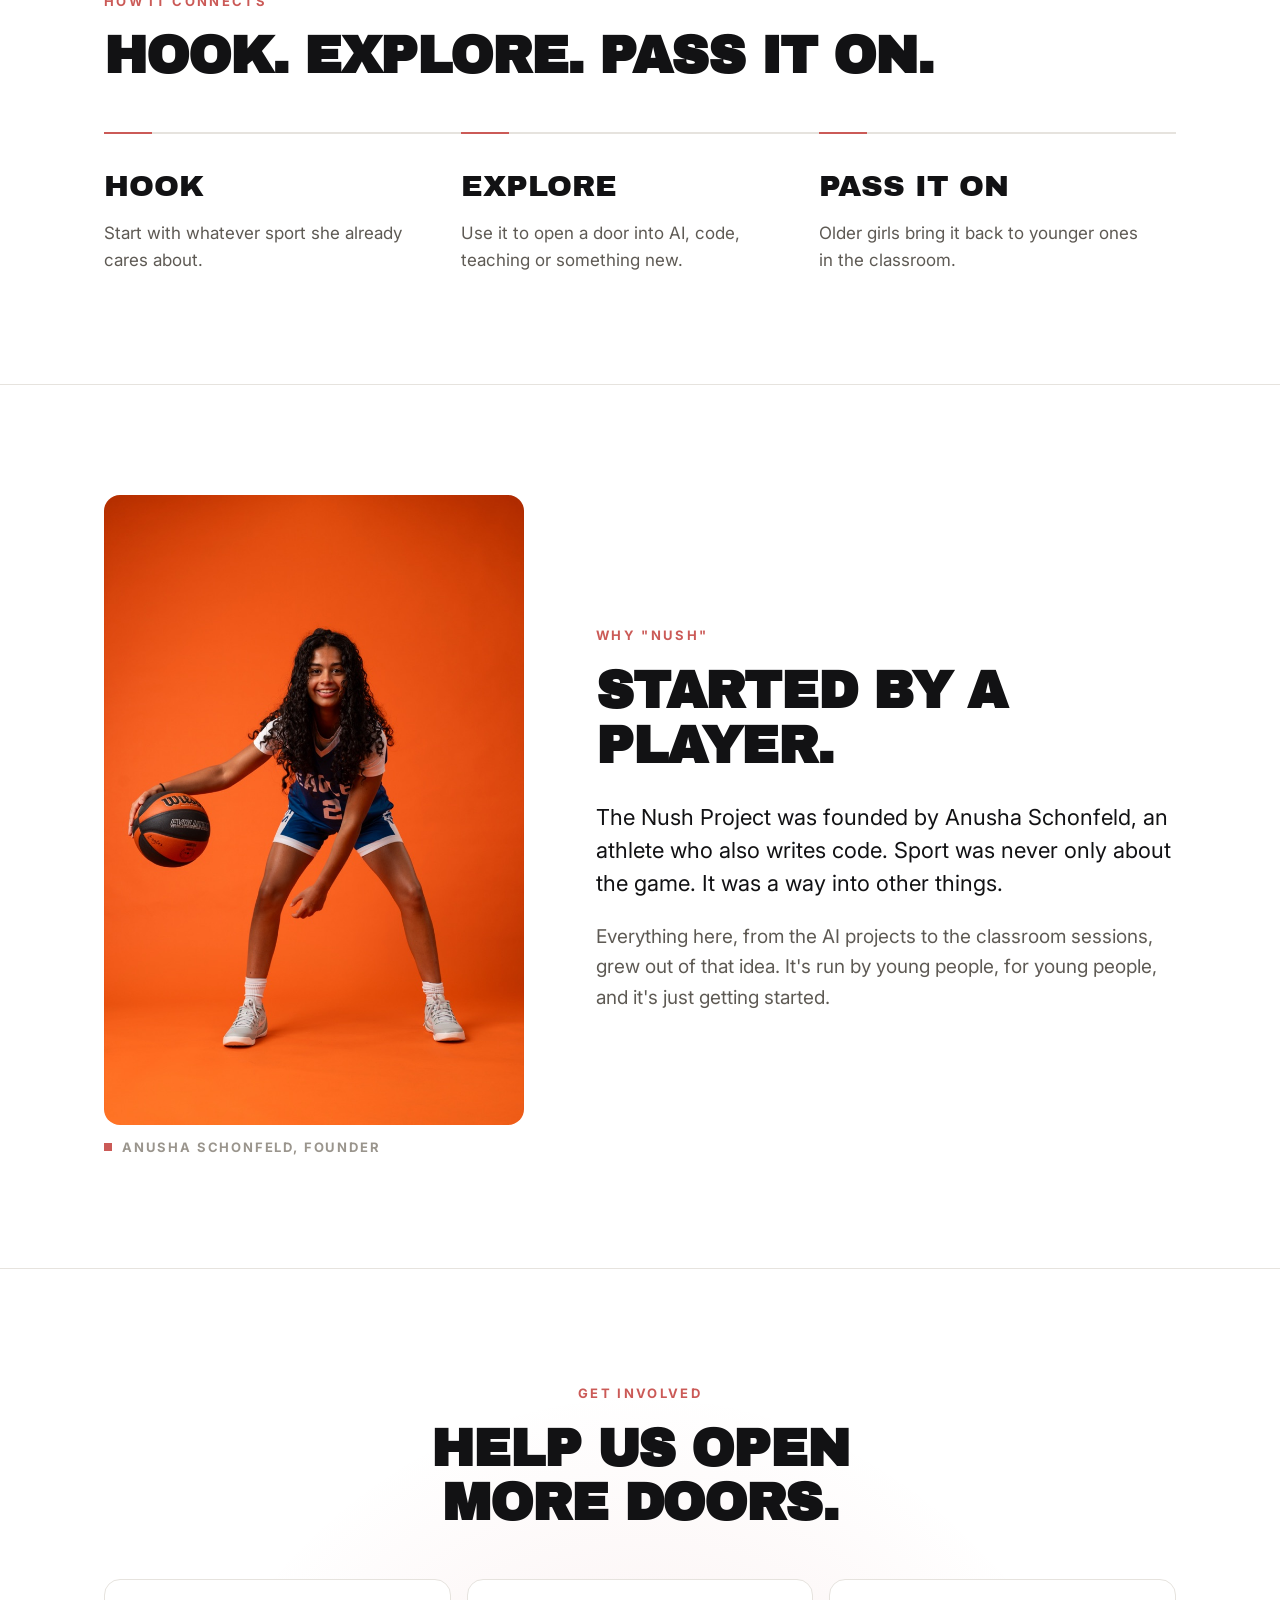
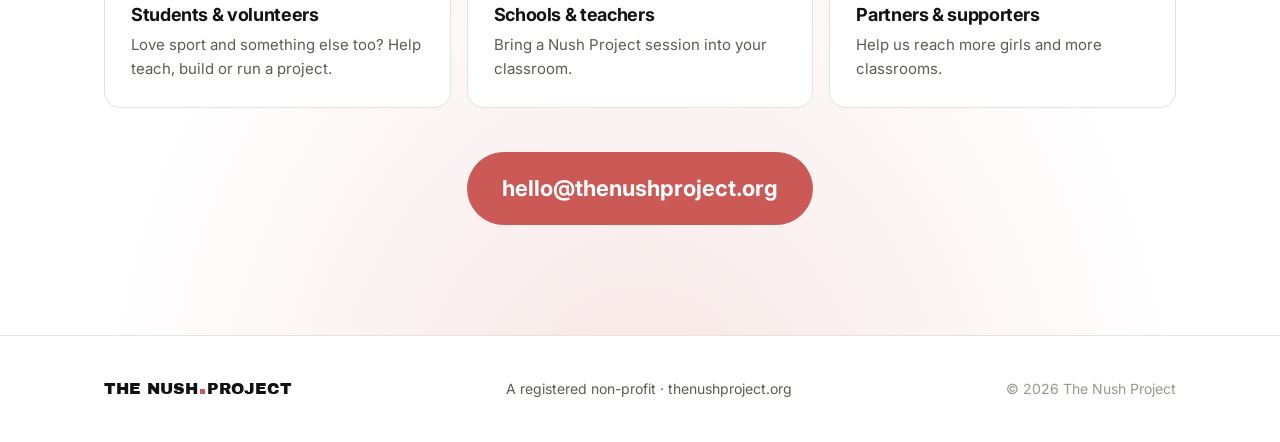
==== commit 5bef7973: "Story: photo left, heading and text centred beside it Co-Authored-By: Claude Opus 5.5 <noreply@anthr" ====
--- a/index.html
+++ b/index.html
@@ -153,18 +153,18 @@
 
   <!-- STORY -->
   <section id="story" class="story">
-    <div class="wrap two-col">
-      <div>
+    <div class="wrap story-grid">
+      <figure class="founder">
+        <img src="img/founder.jpg" alt="Anusha Schonfeld, founder of The Nush Project" width="800" height="1200" loading="lazy" onerror="this.parentElement.classList.add('empty')">
+        <figcaption>Anusha Schonfeld, founder</figcaption>
+      </figure>
+      <div class="story-copy">
         <p class="eyebrow">Why "Nush"</p>
         <h2>Started by a player.</h2>
-        <figure class="founder">
-          <img src="img/founder.jpg" alt="Anusha Schonfeld, founder of The Nush Project" width="724" height="1086" loading="lazy" onerror="this.parentElement.classList.add('empty')">
-          <figcaption>Anusha Schonfeld, founder</figcaption>
-        </figure>
-      </div>
-      <div class="mission-copy">
-        <p>The Nush Project was founded by Anusha Schonfeld, an athlete who also writes code. Sport was never only about the game. It was a way into other things.</p>
-        <p>Everything here, from the AI projects to the classroom sessions, grew out of that idea. It's run by young people, for young people, and it's just getting started.</p>
+        <div class="mission-copy">
+          <p>The Nush Project was founded by Anusha Schonfeld, an athlete who also writes code. Sport was never only about the game. It was a way into other things.</p>
+          <p>Everything here, from the AI projects to the classroom sessions, grew out of that idea. It's run by young people, for young people, and it's just getting started.</p>
+        </div>
       </div>
     </div>
   </section>
--- a/styles.css
+++ b/styles.css
@@ -123,7 +123,9 @@
 .mission-copy p { font-size: 19px; color: var(--text-dim); }
 .mission-copy p:first-child { color: var(--text); font-size: 22px; line-height: 1.5; }
 
-.founder { margin: 36px 0 0; max-width: 360px; }
+.story-grid { display: grid; grid-template-columns: minmax(0, 420px) 1fr; gap: 72px; align-items: center; }
+.story-copy h2 { margin-bottom: 28px; }
+.founder { margin: 0; width: 100%; }
 .founder img { display: block; width: 100%; height: auto; aspect-ratio: 2 / 3; object-fit: cover; border-radius: var(--radius); background: var(--bg-2); }
 .founder figcaption { margin-top: 12px; font-size: 13px; font-weight: 700; letter-spacing: .14em; text-transform: uppercase; color: var(--text-faint); }
 .founder figcaption::before { content: ""; display: inline-block; width: 8px; height: 8px; background: var(--accent); margin-right: 10px; vertical-align: 1px; }
@@ -226,7 +228,8 @@
   .cards, .join-grid, .steps { grid-template-columns: 1fr; }
   .steps li { padding-bottom: 28px; }
   .two-col { grid-template-columns: 1fr; gap: 24px; }
-  .founder { max-width: 300px; }
+  .story-grid { grid-template-columns: 1fr; gap: 40px; }
+  .founder { max-width: 340px; }
   section { padding: 80px 0; }
 }
 @media (max-width: 720px) {
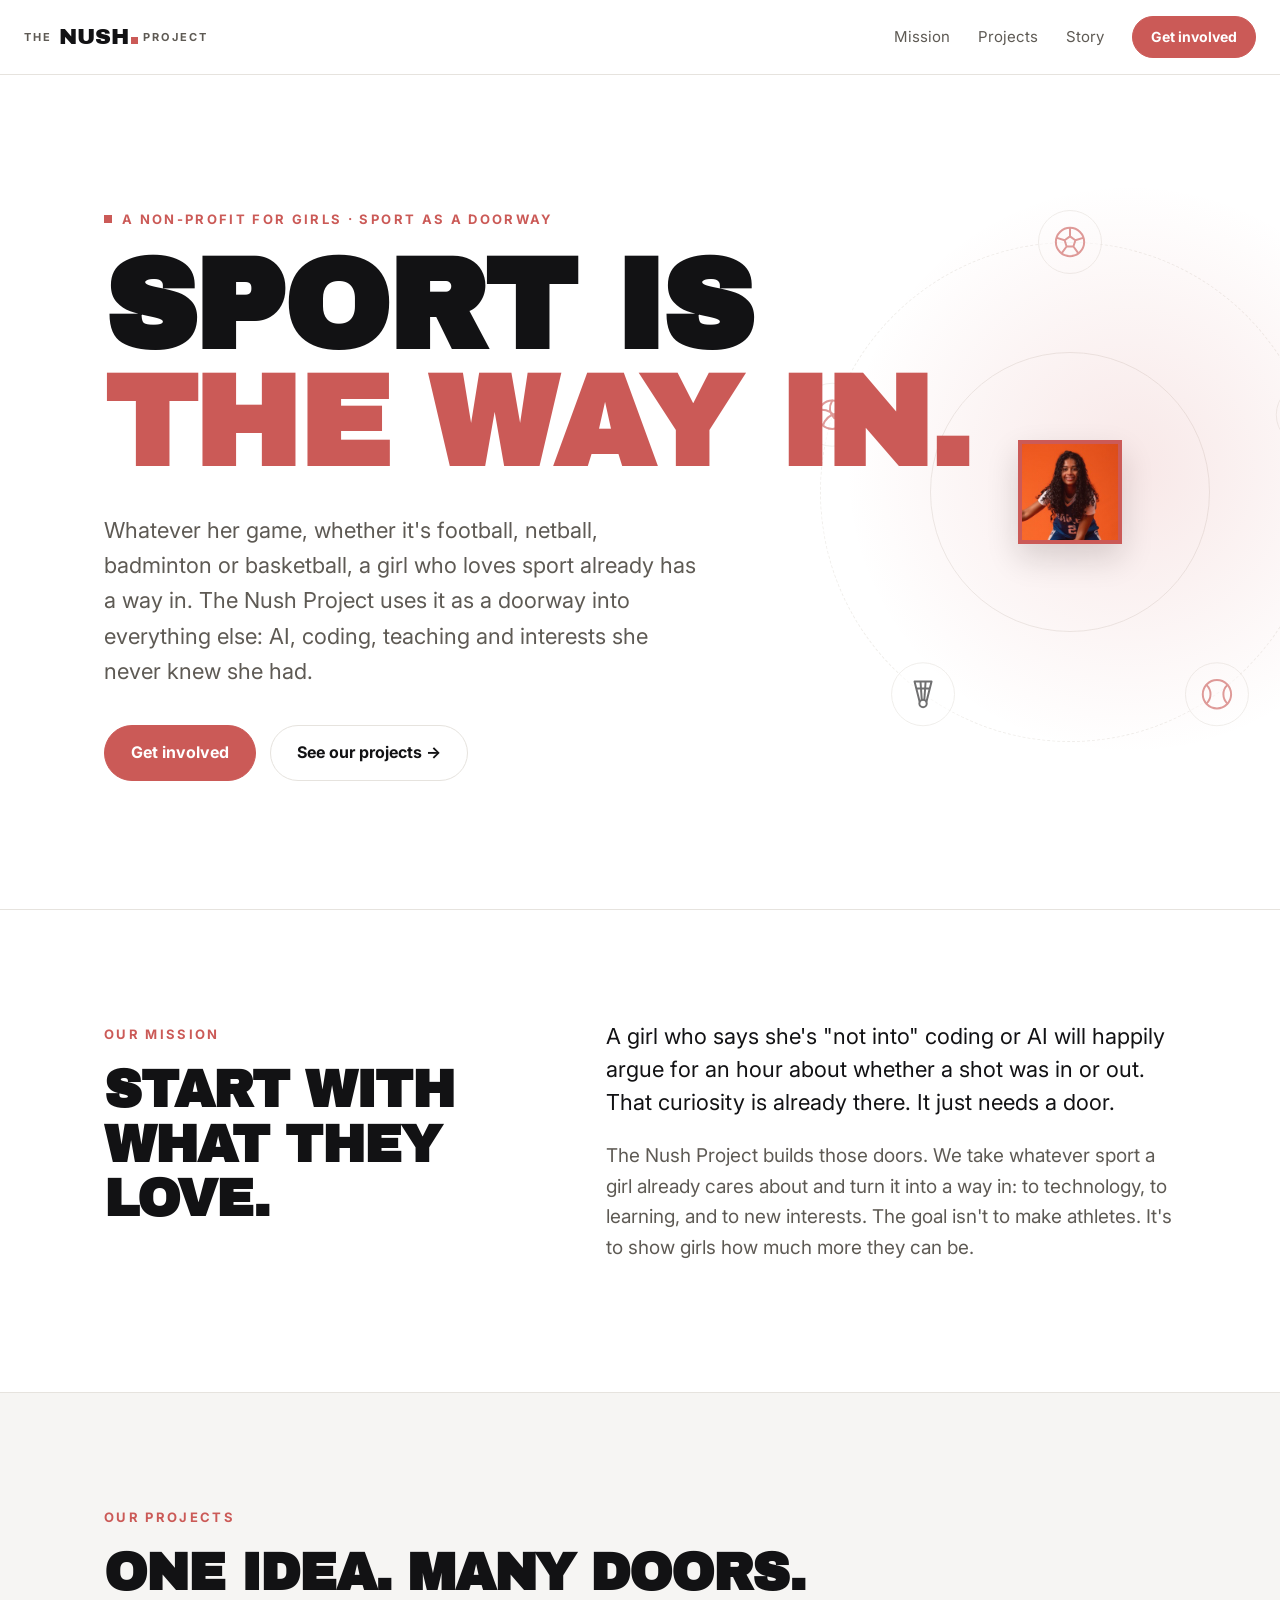
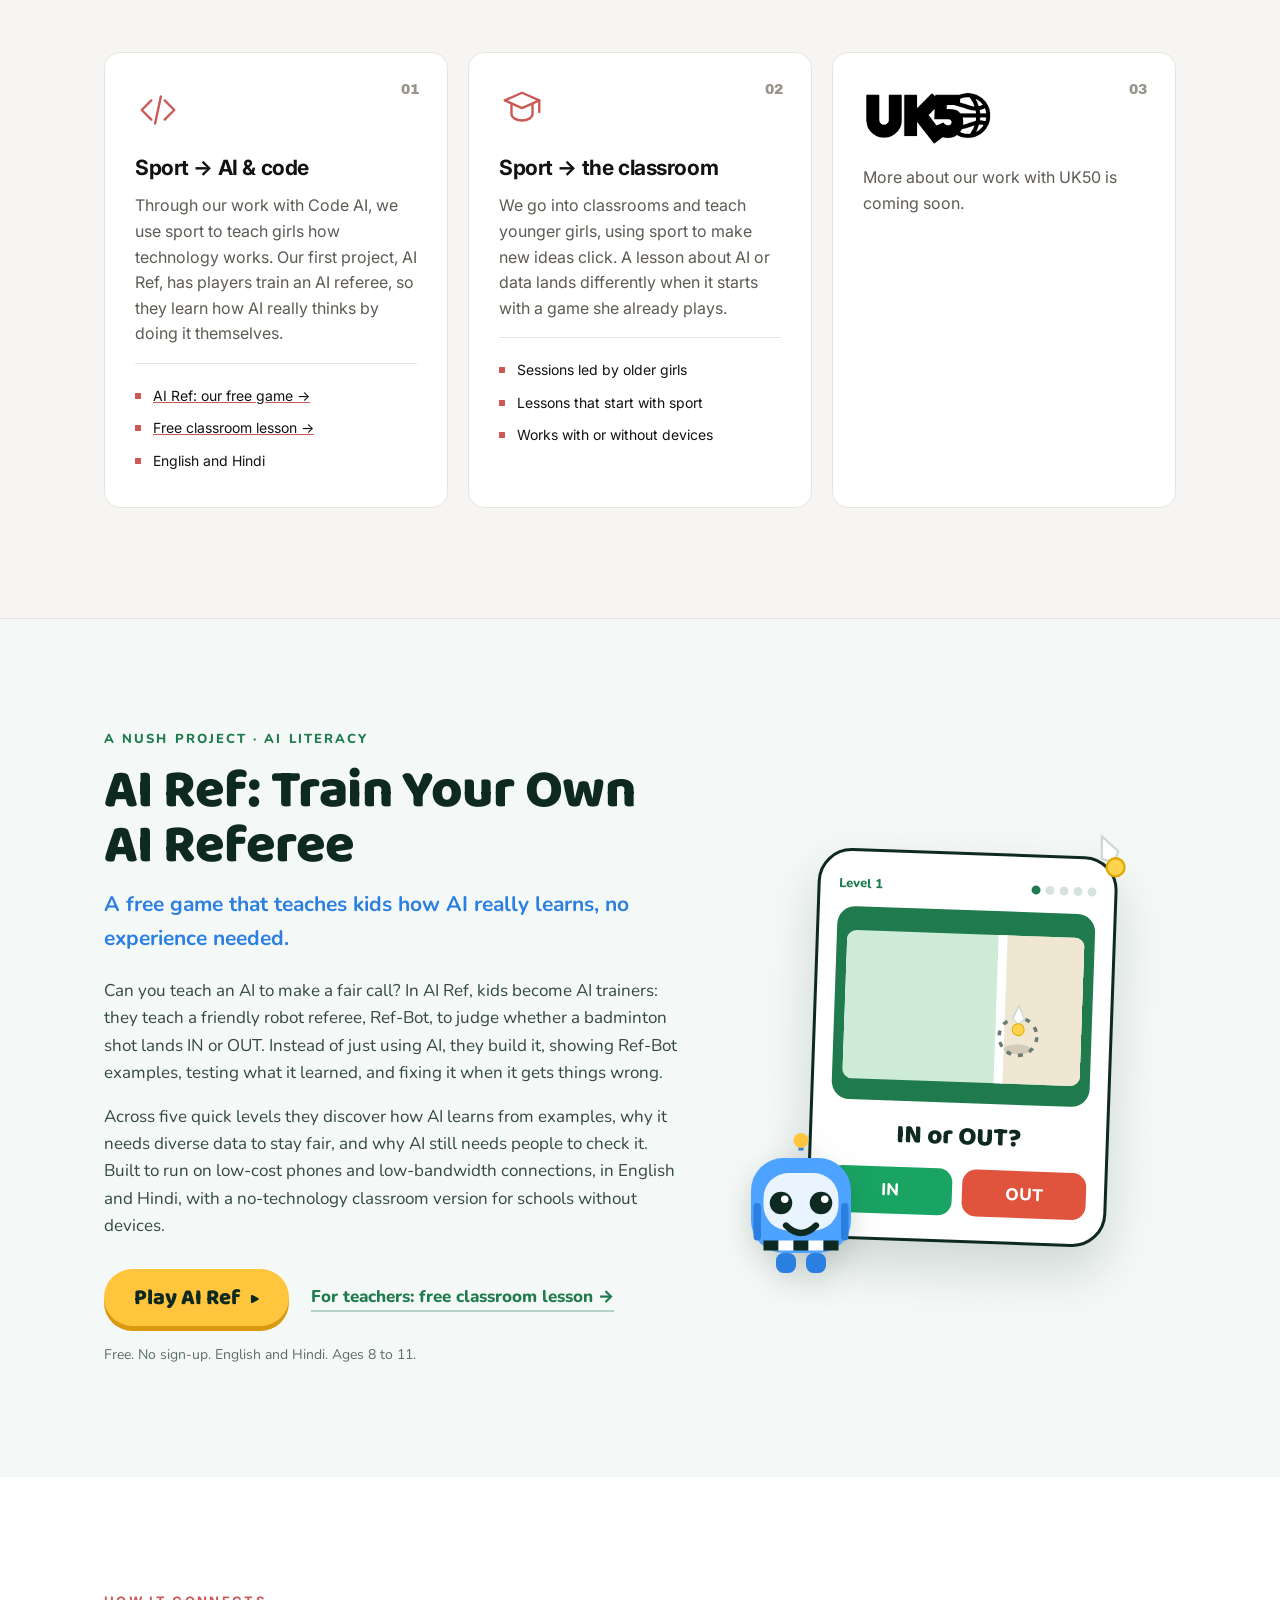
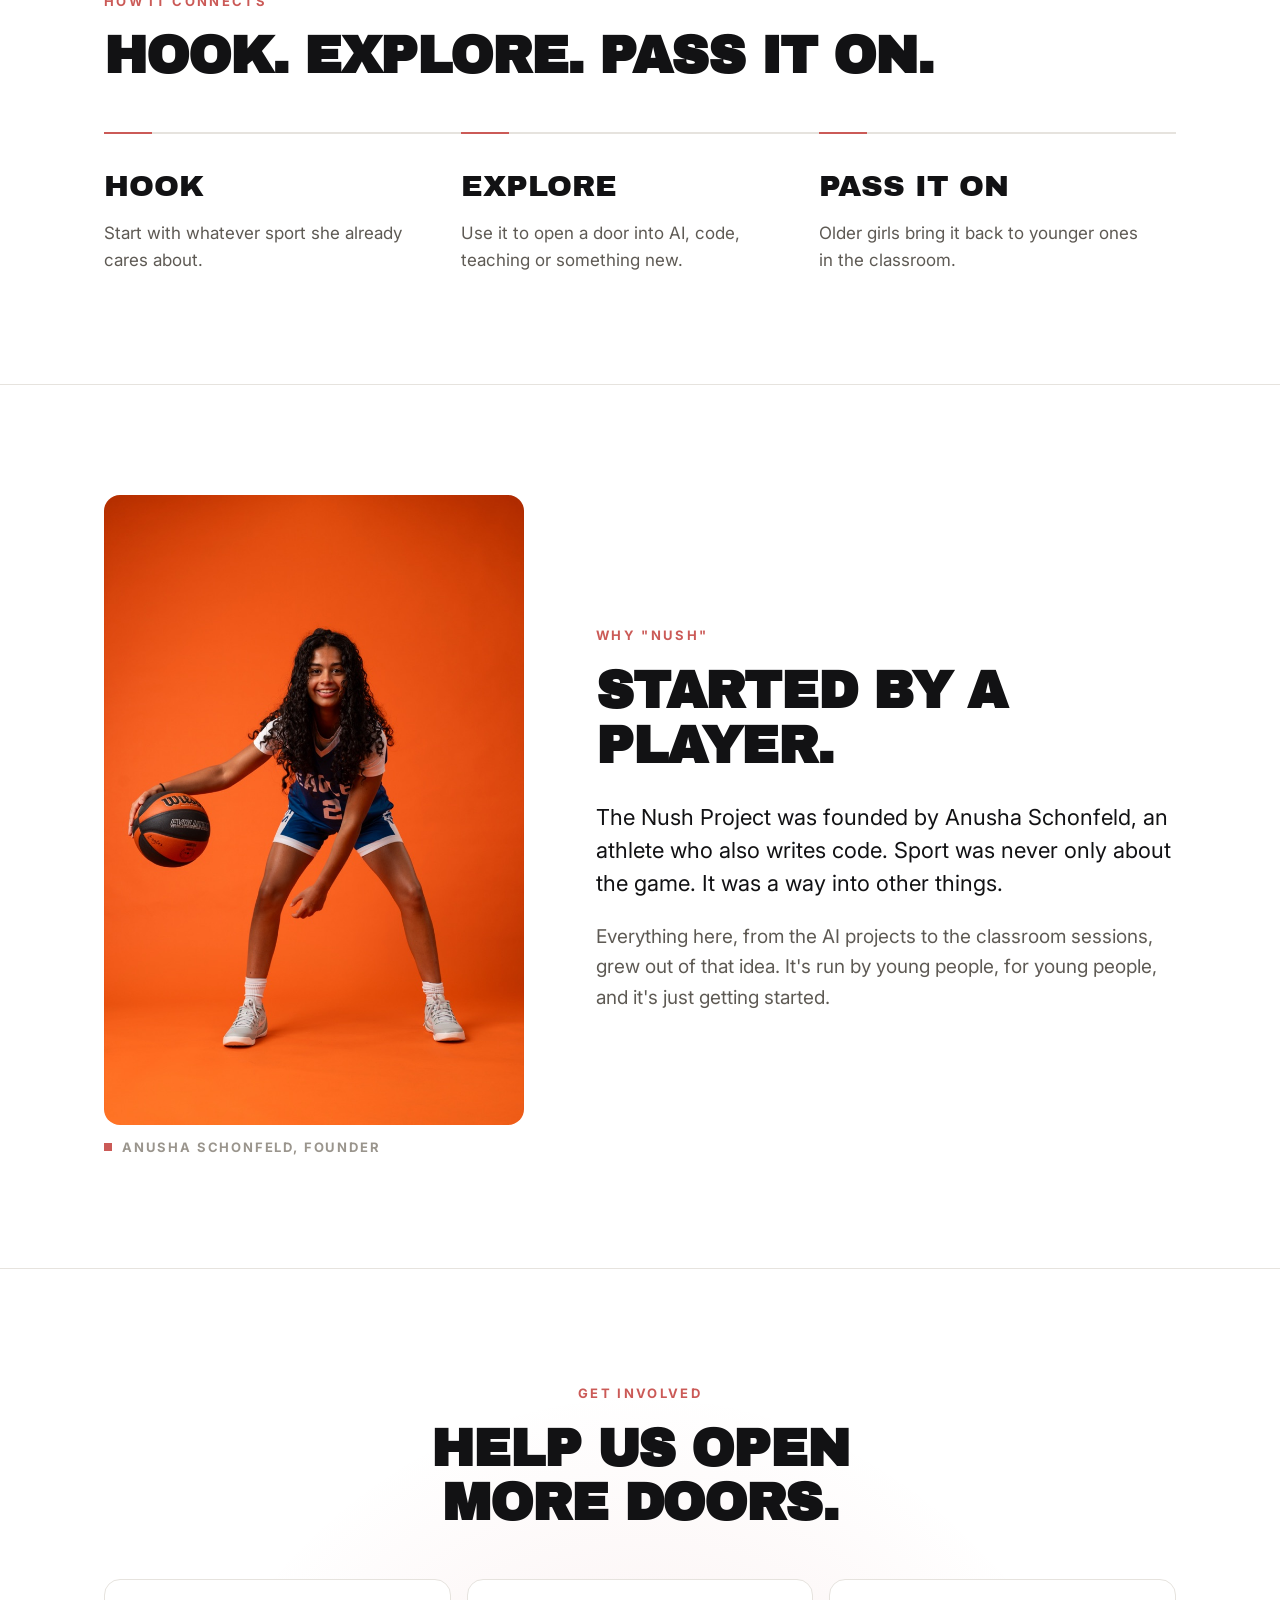
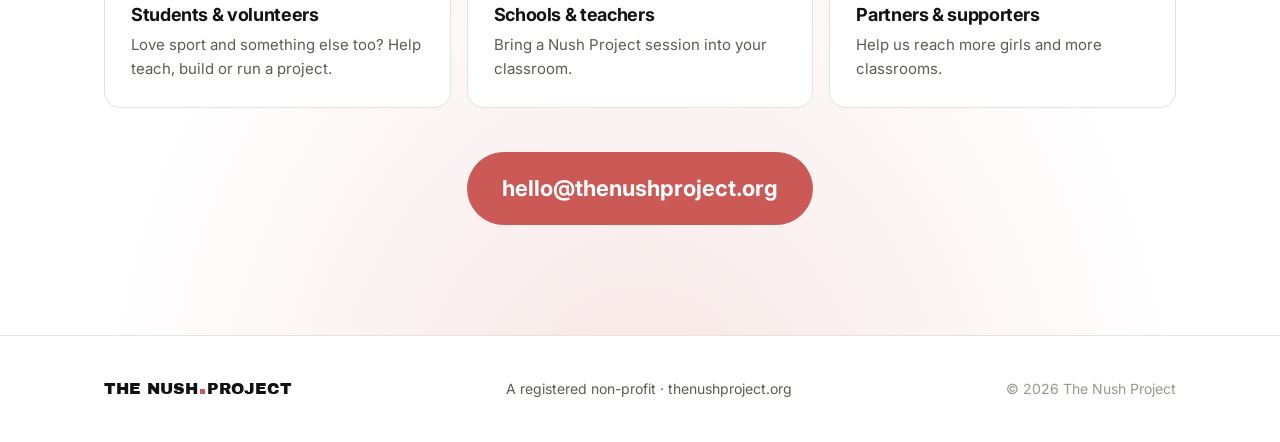
==== commit 18e54017: "Hero: small floating square with photo at the centre of the sport orbit Co-Authored-By: Claude Opus " ====
--- a/index.html
+++ b/index.html
@@ -37,7 +37,7 @@
       <div class="ring r1"></div>
       <div class="ring r2"></div>
       <div class="spin"><span class="sat" style="--a:0deg" title=""><svg viewBox="0 0 24 24"><circle cx="12" cy="12" r="10"/><path d="M12 8l3.8 2.8-1.4 4.4H9.6l-1.4-4.4zM12 8V2.5M15.8 10.8l5.4-1.7M14.4 15.2l3.3 4.5M9.6 15.2l-3.3 4.5M8.2 10.8L2.8 9.1"/></svg></span><span class="sat" style="--a:72deg" title=""><svg viewBox="0 0 24 24"><circle cx="12" cy="12" r="10"/><path d="M2 12h20M12 2v20M5 5c3 3 3 11 0 14M19 5c-3 3-3 11 0 14"/></svg></span><span class="sat" style="--a:144deg" title=""><svg viewBox="0 0 24 24"><circle cx="12" cy="12" r="10"/><path d="M4.6 5.4c3.8 3.8 3.8 9.4 0 13.2M19.4 5.4c-3.8 3.8-3.8 9.4 0 13.2"/></svg></span><span class="sat" style="--a:216deg" title=""><svg viewBox="0 0 24 24"><circle cx="12" cy="18.5" r="2.6"/><path d="M9.6 17.3L6 3h12l-3.6 14.3M10.2 3l.9 13M13.8 3l-.9 13M7.2 8h9.6"/></svg></span><span class="sat" style="--a:288deg" title=""><svg viewBox="0 0 24 24"><circle cx="12" cy="12" r="10"/><path d="M12 2c-2.5 4.5-2 9 1.5 12.5M2.6 8.6c5-.6 9.3 1.2 12 5.6M5.5 19.6c1.5-4.8 4.6-7.4 9-8.3M21.4 15c-4.4.2-8-1.6-9.4-3"/></svg></span></div>
-      <span class="core"></span>
+      <span class="core"><img src="img/hero-girl.jpg" alt="" width="240" height="240"></span>
     </div>
     <div class="hero-inner">
       <p class="eyebrow"><span class="dot sm"></span>A non-profit for girls · sport as a doorway</p>
--- a/styles.css
+++ b/styles.css
@@ -96,23 +96,26 @@
 .cta-row { display: flex; gap: 14px; flex-wrap: wrap; }
 
 /* hero orbit — every sport circling the NUSH square: "all sports, one way in" */
-.orbit { position: absolute; z-index: 0; width: 540px; aspect-ratio: 1; right: calc((100vw - 1120px) / 2 - 80px); top: 50%; transform: translateY(-50%); pointer-events: none; opacity: .6; }
-.ring { position: absolute; border-radius: 50%; border: 1.5px dashed var(--line); }
+.orbit { position: absolute; z-index: 0; width: 500px; aspect-ratio: 1; right: calc((100vw - 1120px) / 2 - 120px); top: 50%; transform: translateY(-50%); pointer-events: none; }
+.ring { position: absolute; border-radius: 50%; border: 1.5px dashed var(--line); opacity: .6; }
 .r1 { inset: 0; }
 .r2 { inset: 22%; border-style: solid; opacity: .7; }
-.core { position: absolute; left: 50%; top: 50%; width: 34px; height: 34px; margin: -17px; background: var(--accent); animation: pulse 3.2s ease-in-out infinite; }
+.core { position: absolute; left: 50%; top: 50%; width: 104px; height: 104px; margin: -52px; background: var(--accent); padding: 4px; box-shadow: 0 14px 30px rgba(18,18,20,.16); animation: bob 4s ease-in-out infinite; }
+.core img { display: block; width: 100%; height: 100%; object-fit: cover; }
 .spin { position: absolute; inset: 0; animation: spin 60s linear infinite; }
 .sat { position: absolute; left: 50%; top: 50%; width: 64px; height: 64px; margin: -32px;
-  transform: rotate(var(--a)) translateY(-270px) rotate(calc(-1 * var(--a))); }
+  transform: rotate(var(--a)) translateY(-250px) rotate(calc(-1 * var(--a))); }
+.sat { opacity: .6; }
 .sat svg { width: 100%; height: 100%; padding: 14px; background: var(--card); border: 1px solid var(--line); border-radius: 50%;
   fill: none; stroke: var(--text); stroke-width: 1.4; stroke-linecap: round; stroke-linejoin: round;
   animation: spin 60s linear infinite reverse; }
 .sat:nth-child(odd) svg { stroke: var(--accent); }
 @keyframes spin { to { transform: rotate(360deg); } }
-@keyframes pulse { 0%, 100% { transform: scale(1); } 50% { transform: scale(.82); } }
+@keyframes bob { 0%, 100% { transform: translateY(0) rotate(-3deg); } 50% { transform: translateY(-10px) rotate(3deg); } }
 @media (prefers-reduced-motion: reduce) { .spin, .sat svg, .core { animation: none; } }
 @media (max-width: 1000px) {
-  .orbit { width: 360px; right: -120px; top: auto; bottom: 20px; transform: none; opacity: .5; }
+  .orbit { width: 360px; right: -120px; top: auto; bottom: 20px; transform: none; }
+  .core { width: 76px; height: 76px; margin: -38px; }
   .sat { width: 48px; height: 48px; margin: -24px; transform: rotate(var(--a)) translateY(-180px) rotate(calc(-1 * var(--a))); }
   .sat svg { padding: 10px; }
 }
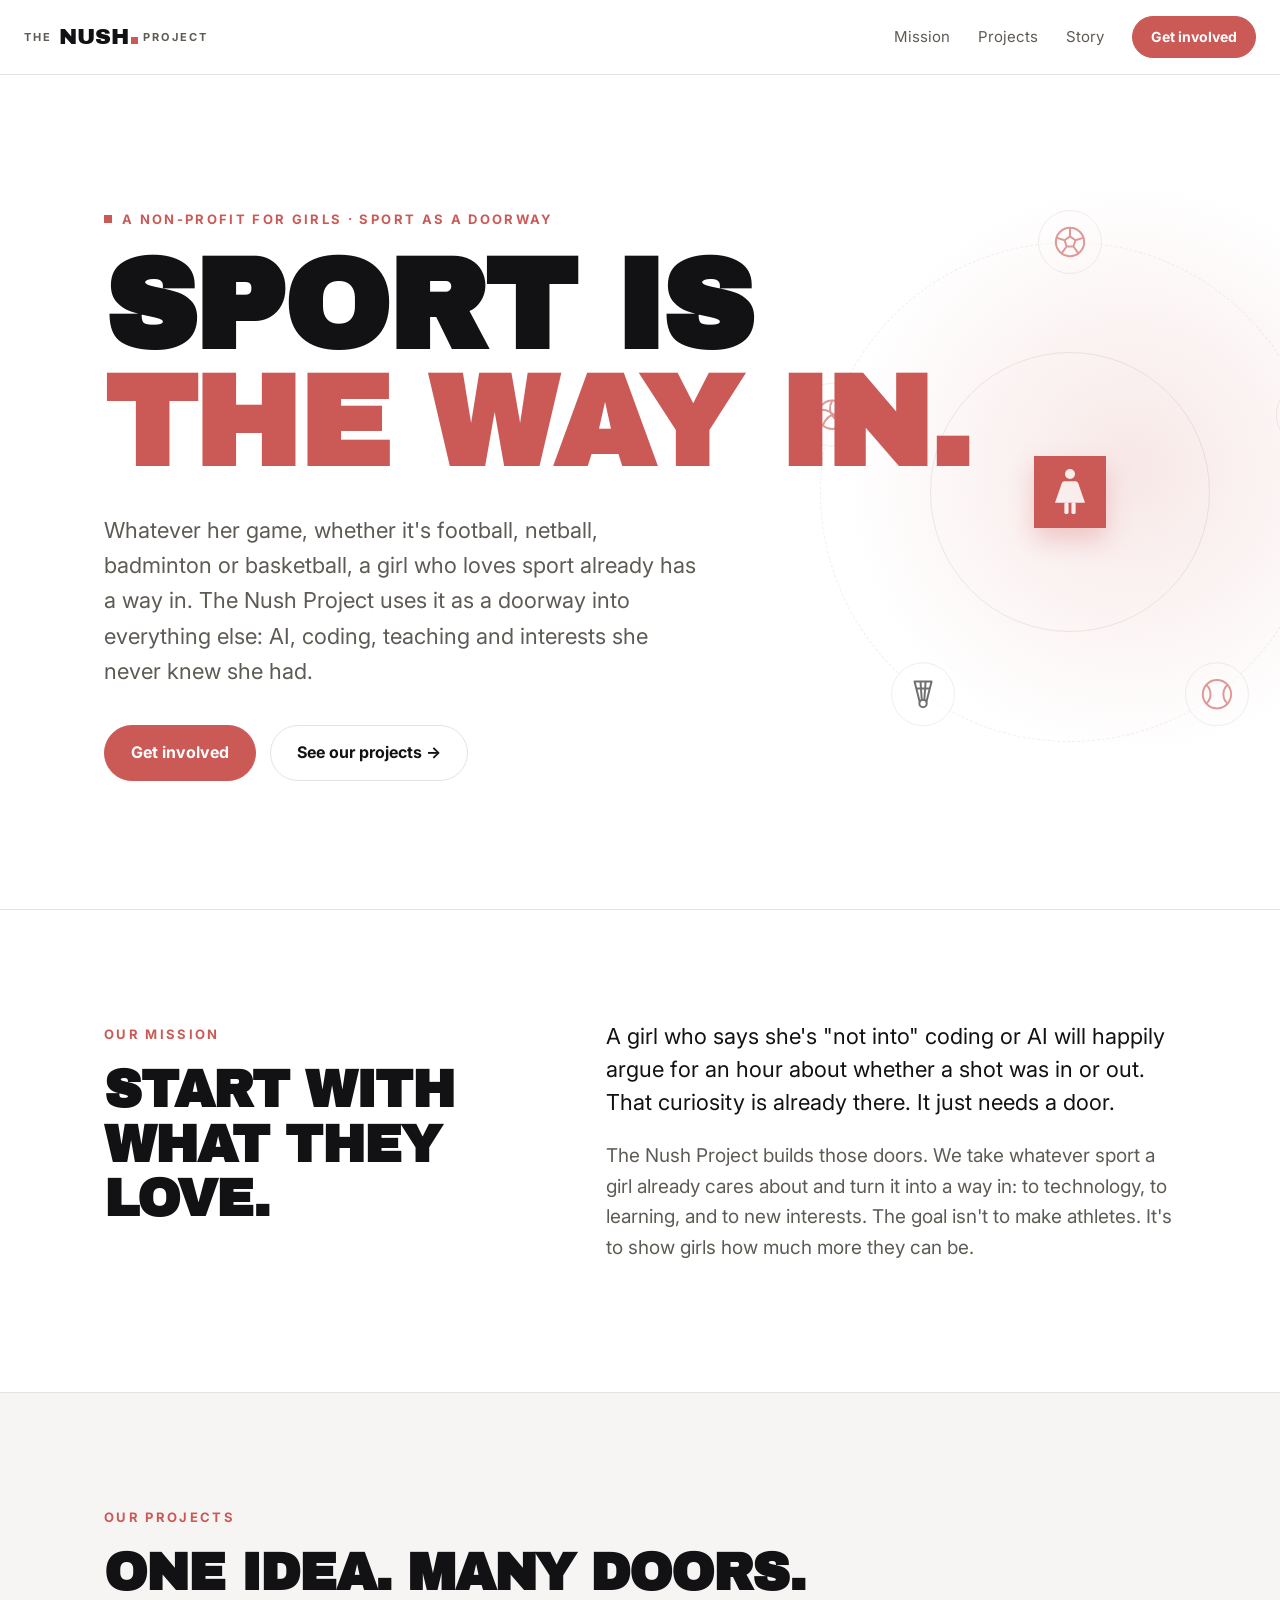
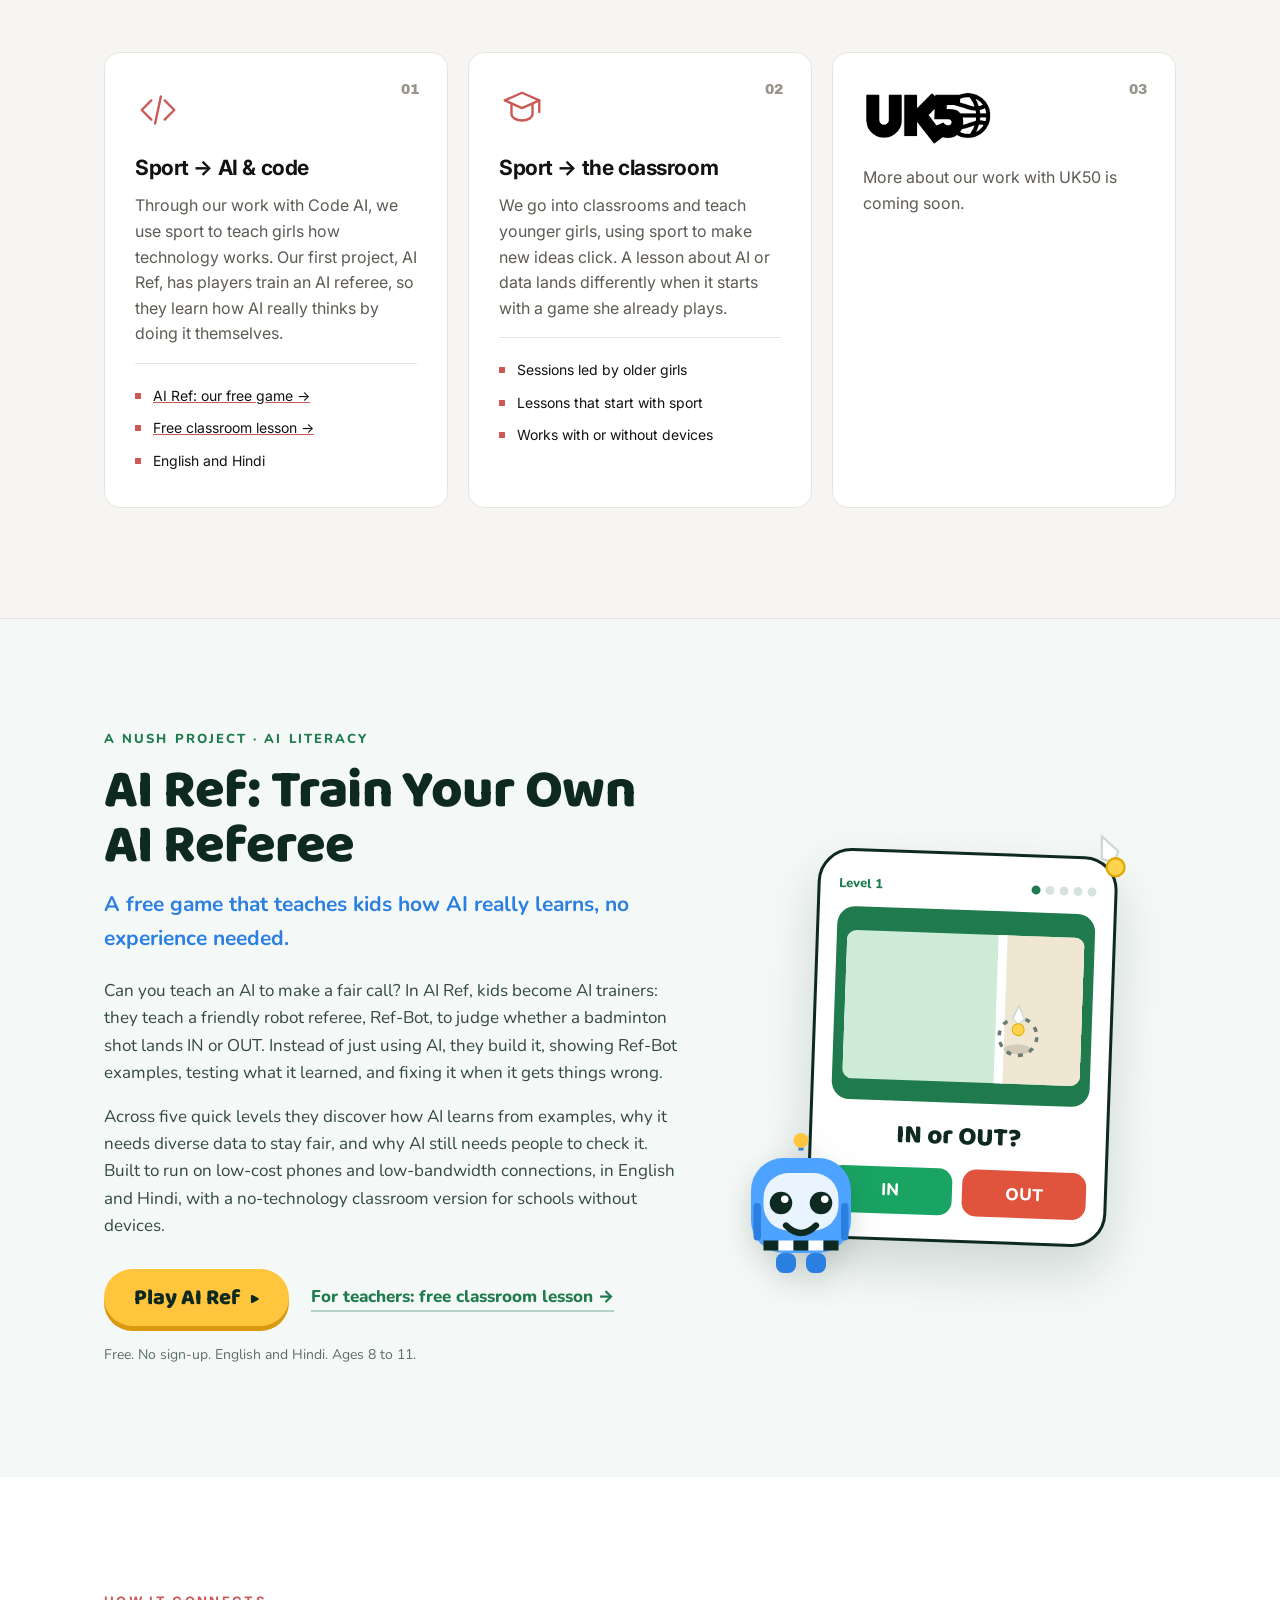
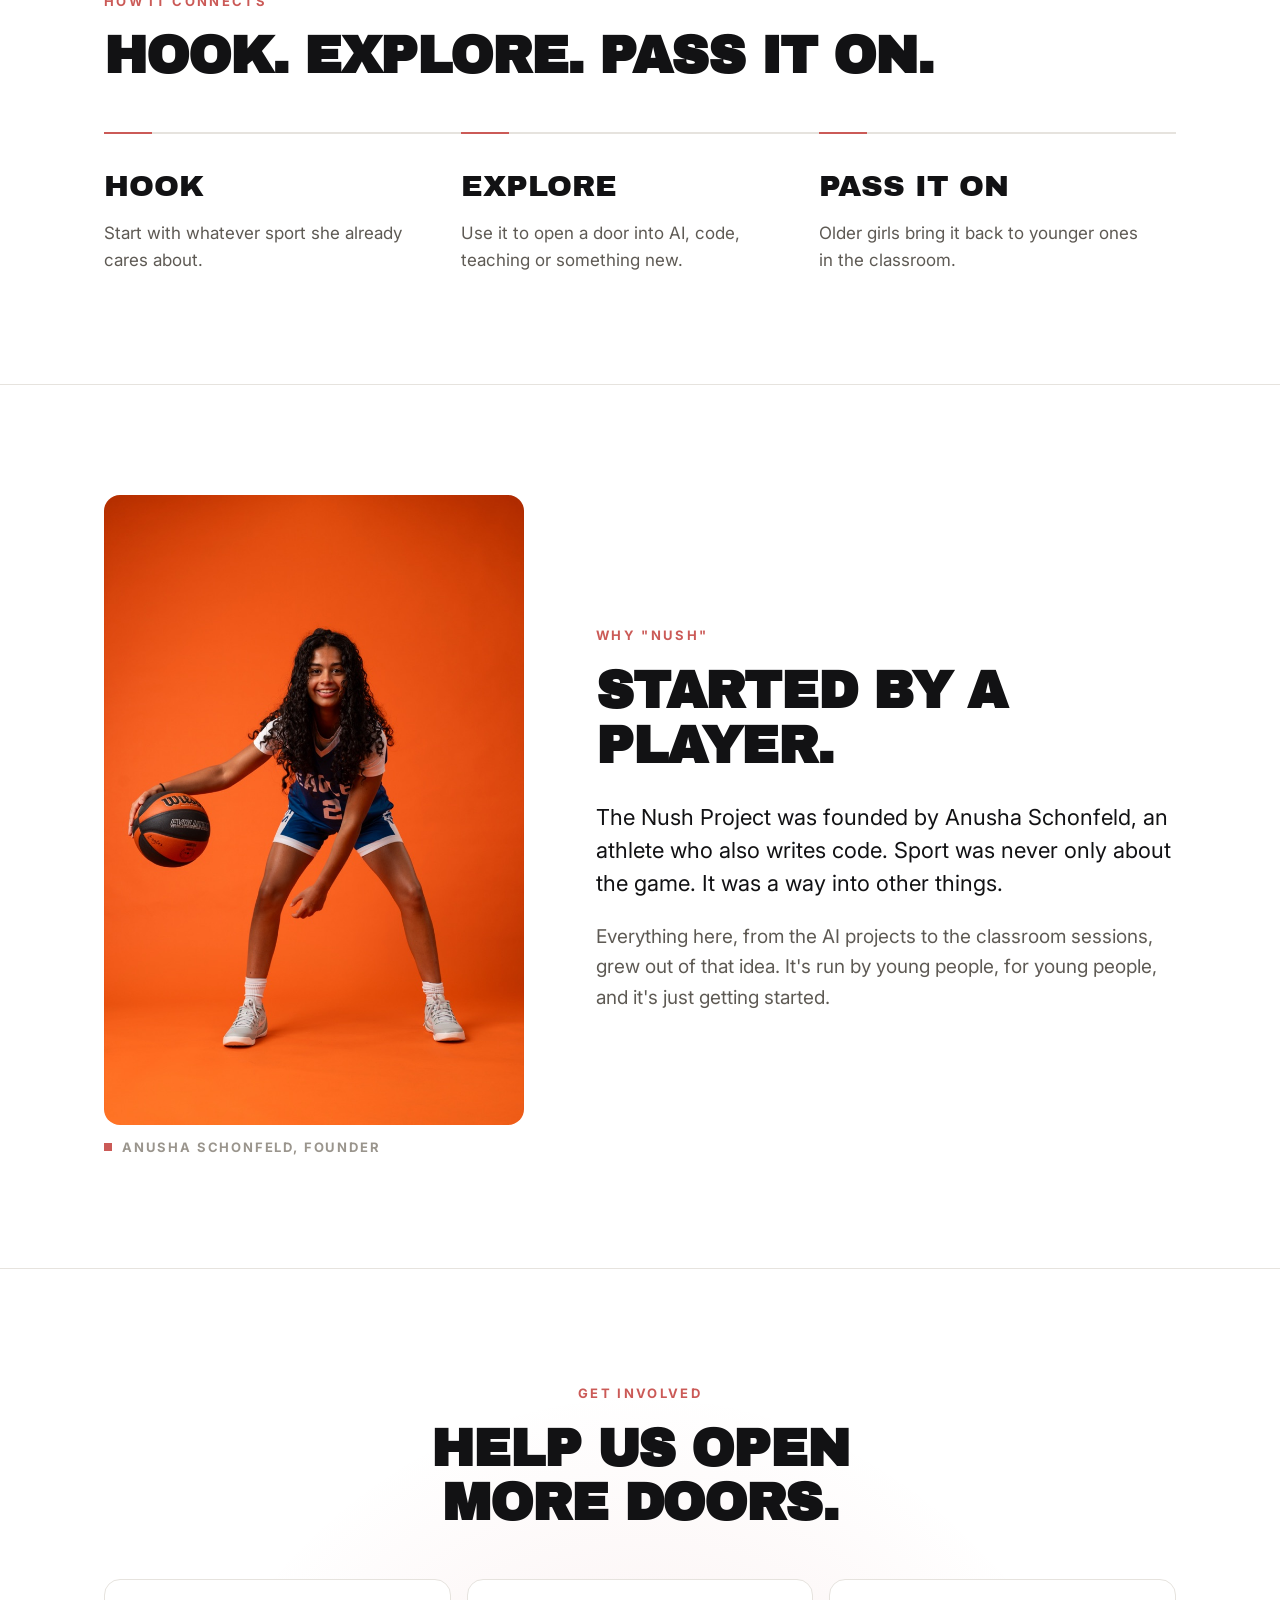
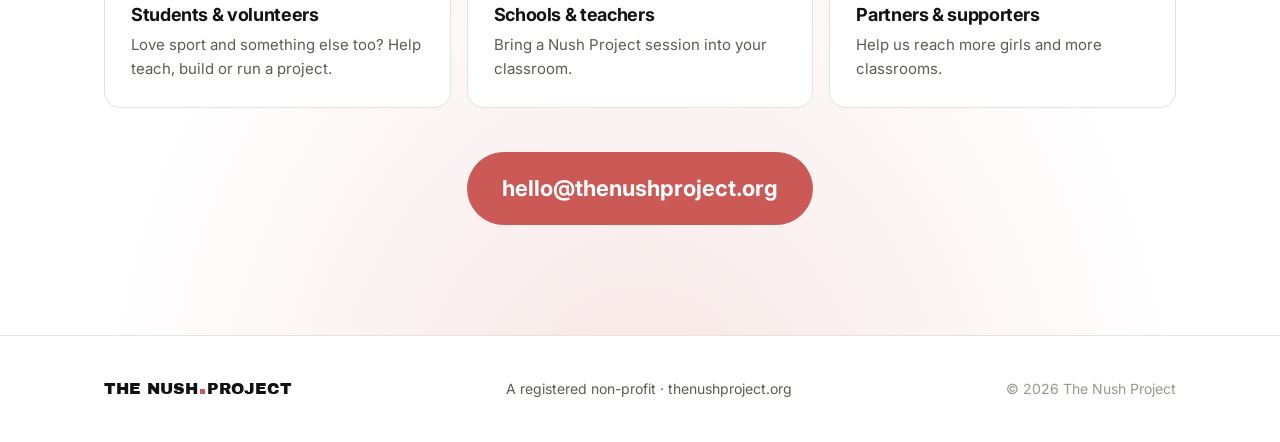
==== commit 490288cd: "Hero: pictogram girl in the floating square instead of a photo Co-Authored-By: Claude Opus 5.5 <nore" ====
--- a/index.html
+++ b/index.html
@@ -37,7 +37,7 @@
       <div class="ring r1"></div>
       <div class="ring r2"></div>
       <div class="spin"><span class="sat" style="--a:0deg" title=""><svg viewBox="0 0 24 24"><circle cx="12" cy="12" r="10"/><path d="M12 8l3.8 2.8-1.4 4.4H9.6l-1.4-4.4zM12 8V2.5M15.8 10.8l5.4-1.7M14.4 15.2l3.3 4.5M9.6 15.2l-3.3 4.5M8.2 10.8L2.8 9.1"/></svg></span><span class="sat" style="--a:72deg" title=""><svg viewBox="0 0 24 24"><circle cx="12" cy="12" r="10"/><path d="M2 12h20M12 2v20M5 5c3 3 3 11 0 14M19 5c-3 3-3 11 0 14"/></svg></span><span class="sat" style="--a:144deg" title=""><svg viewBox="0 0 24 24"><circle cx="12" cy="12" r="10"/><path d="M4.6 5.4c3.8 3.8 3.8 9.4 0 13.2M19.4 5.4c-3.8 3.8-3.8 9.4 0 13.2"/></svg></span><span class="sat" style="--a:216deg" title=""><svg viewBox="0 0 24 24"><circle cx="12" cy="18.5" r="2.6"/><path d="M9.6 17.3L6 3h12l-3.6 14.3M10.2 3l.9 13M13.8 3l-.9 13M7.2 8h9.6"/></svg></span><span class="sat" style="--a:288deg" title=""><svg viewBox="0 0 24 24"><circle cx="12" cy="12" r="10"/><path d="M12 2c-2.5 4.5-2 9 1.5 12.5M2.6 8.6c5-.6 9.3 1.2 12 5.6M5.5 19.6c1.5-4.8 4.6-7.4 9-8.3M21.4 15c-4.4.2-8-1.6-9.4-3"/></svg></span></div>
-      <span class="core"><img src="img/hero-girl.jpg" alt="" width="240" height="240"></span>
+      <span class="core"><svg viewBox="0 0 24 24"><circle cx="12" cy="3.4" r="2.4"/><path d="M9.4 6.8h5.2c.6 0 1.1.4 1.3.9l3.3 9.5H4.8l3.3-9.5c.2-.5.7-.9 1.3-.9z"/><rect x="9.3" y="17" width="2" height="5.5" rx=".6"/><rect x="12.7" y="17" width="2" height="5.5" rx=".6"/></svg></span>
     </div>
     <div class="hero-inner">
       <p class="eyebrow"><span class="dot sm"></span>A non-profit for girls · sport as a doorway</p>
--- a/styles.css
+++ b/styles.css
@@ -100,8 +100,8 @@
 .ring { position: absolute; border-radius: 50%; border: 1.5px dashed var(--line); opacity: .6; }
 .r1 { inset: 0; }
 .r2 { inset: 22%; border-style: solid; opacity: .7; }
-.core { position: absolute; left: 50%; top: 50%; width: 104px; height: 104px; margin: -52px; background: var(--accent); padding: 4px; box-shadow: 0 14px 30px rgba(18,18,20,.16); animation: bob 4s ease-in-out infinite; }
-.core img { display: block; width: 100%; height: 100%; object-fit: cover; }
+.core { position: absolute; left: 50%; top: 50%; width: 72px; height: 72px; margin: -36px; background: var(--accent); padding: 11px; box-shadow: 0 12px 26px rgba(203,90,87,.28); animation: bob 4s ease-in-out infinite; }
+.core svg { display: block; width: 100%; height: 100%; fill: #fff; }
 .spin { position: absolute; inset: 0; animation: spin 60s linear infinite; }
 .sat { position: absolute; left: 50%; top: 50%; width: 64px; height: 64px; margin: -32px;
   transform: rotate(var(--a)) translateY(-250px) rotate(calc(-1 * var(--a))); }
@@ -115,7 +115,7 @@
 @media (prefers-reduced-motion: reduce) { .spin, .sat svg, .core { animation: none; } }
 @media (max-width: 1000px) {
   .orbit { width: 360px; right: -120px; top: auto; bottom: 20px; transform: none; }
-  .core { width: 76px; height: 76px; margin: -38px; }
+  .core { width: 56px; height: 56px; margin: -28px; padding: 8px; }
   .sat { width: 48px; height: 48px; margin: -24px; transform: rotate(var(--a)) translateY(-180px) rotate(calc(-1 * var(--a))); }
   .sat svg { padding: 10px; }
 }
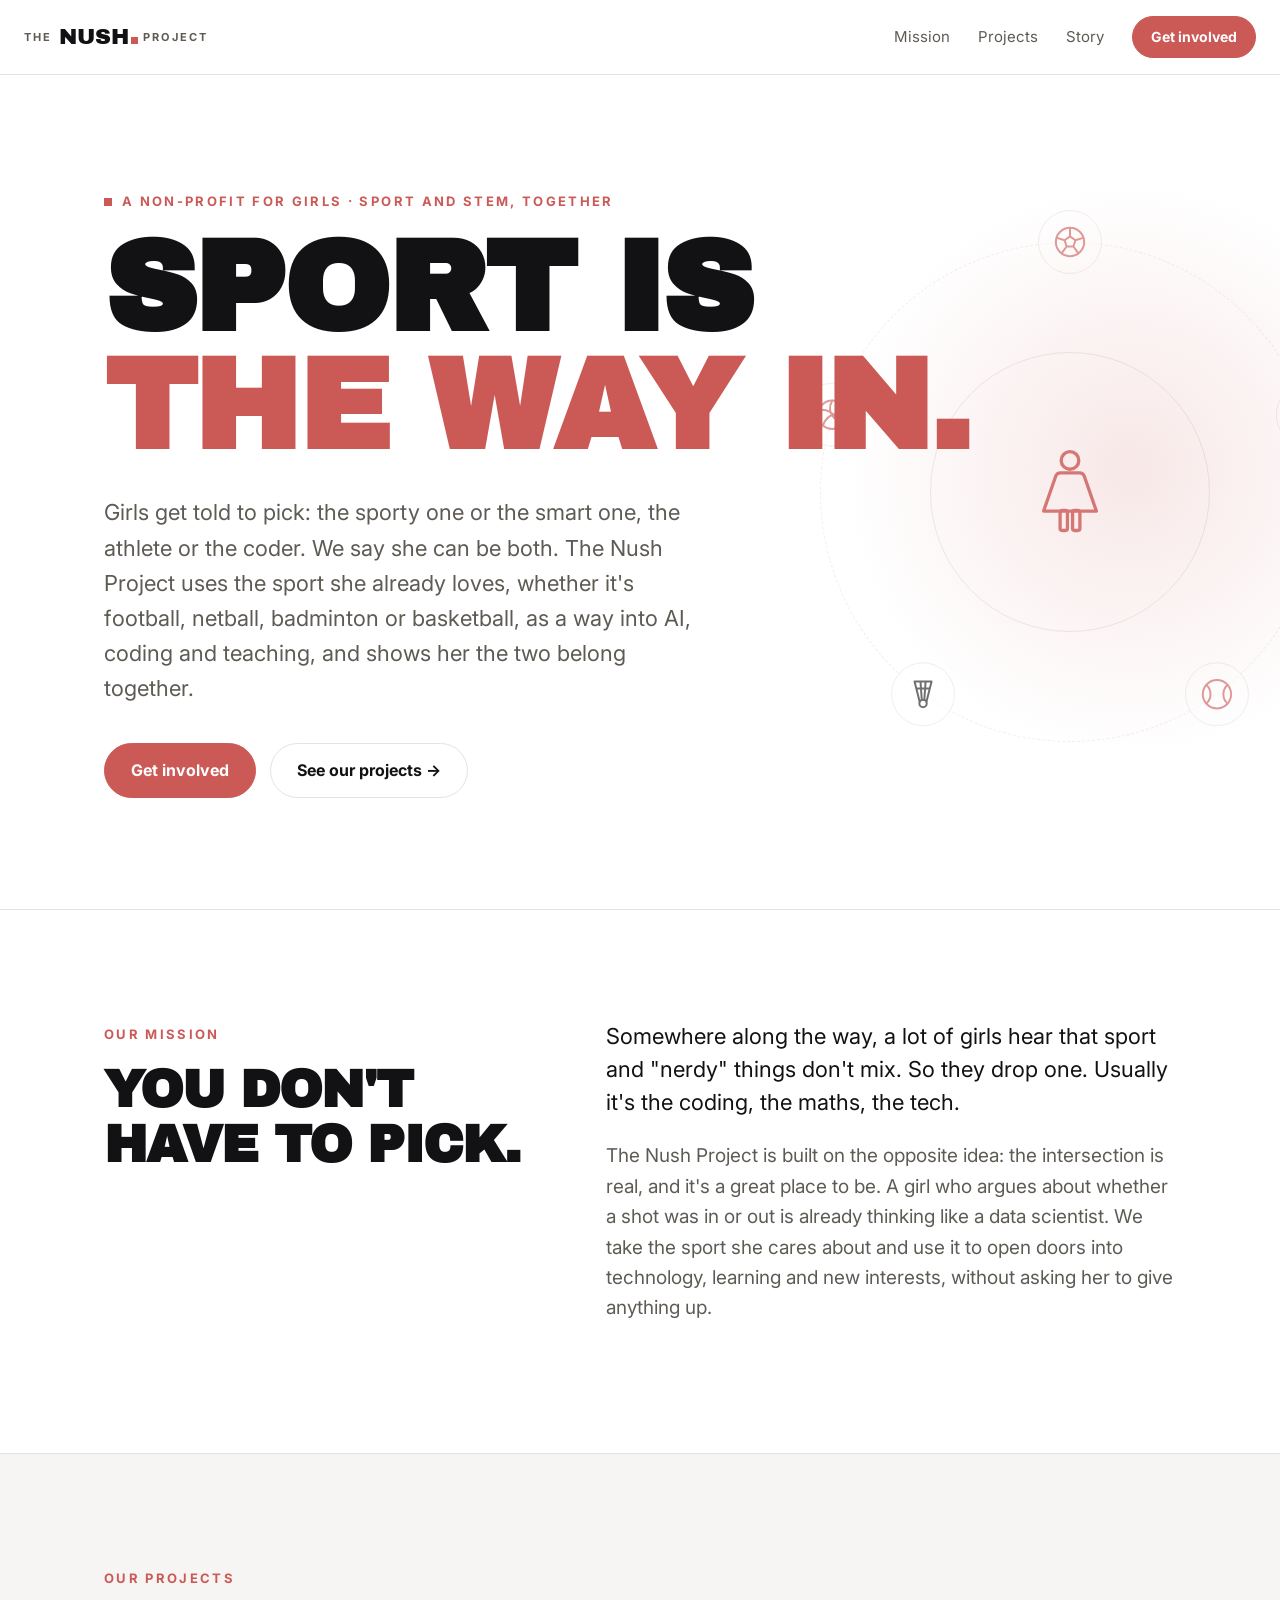
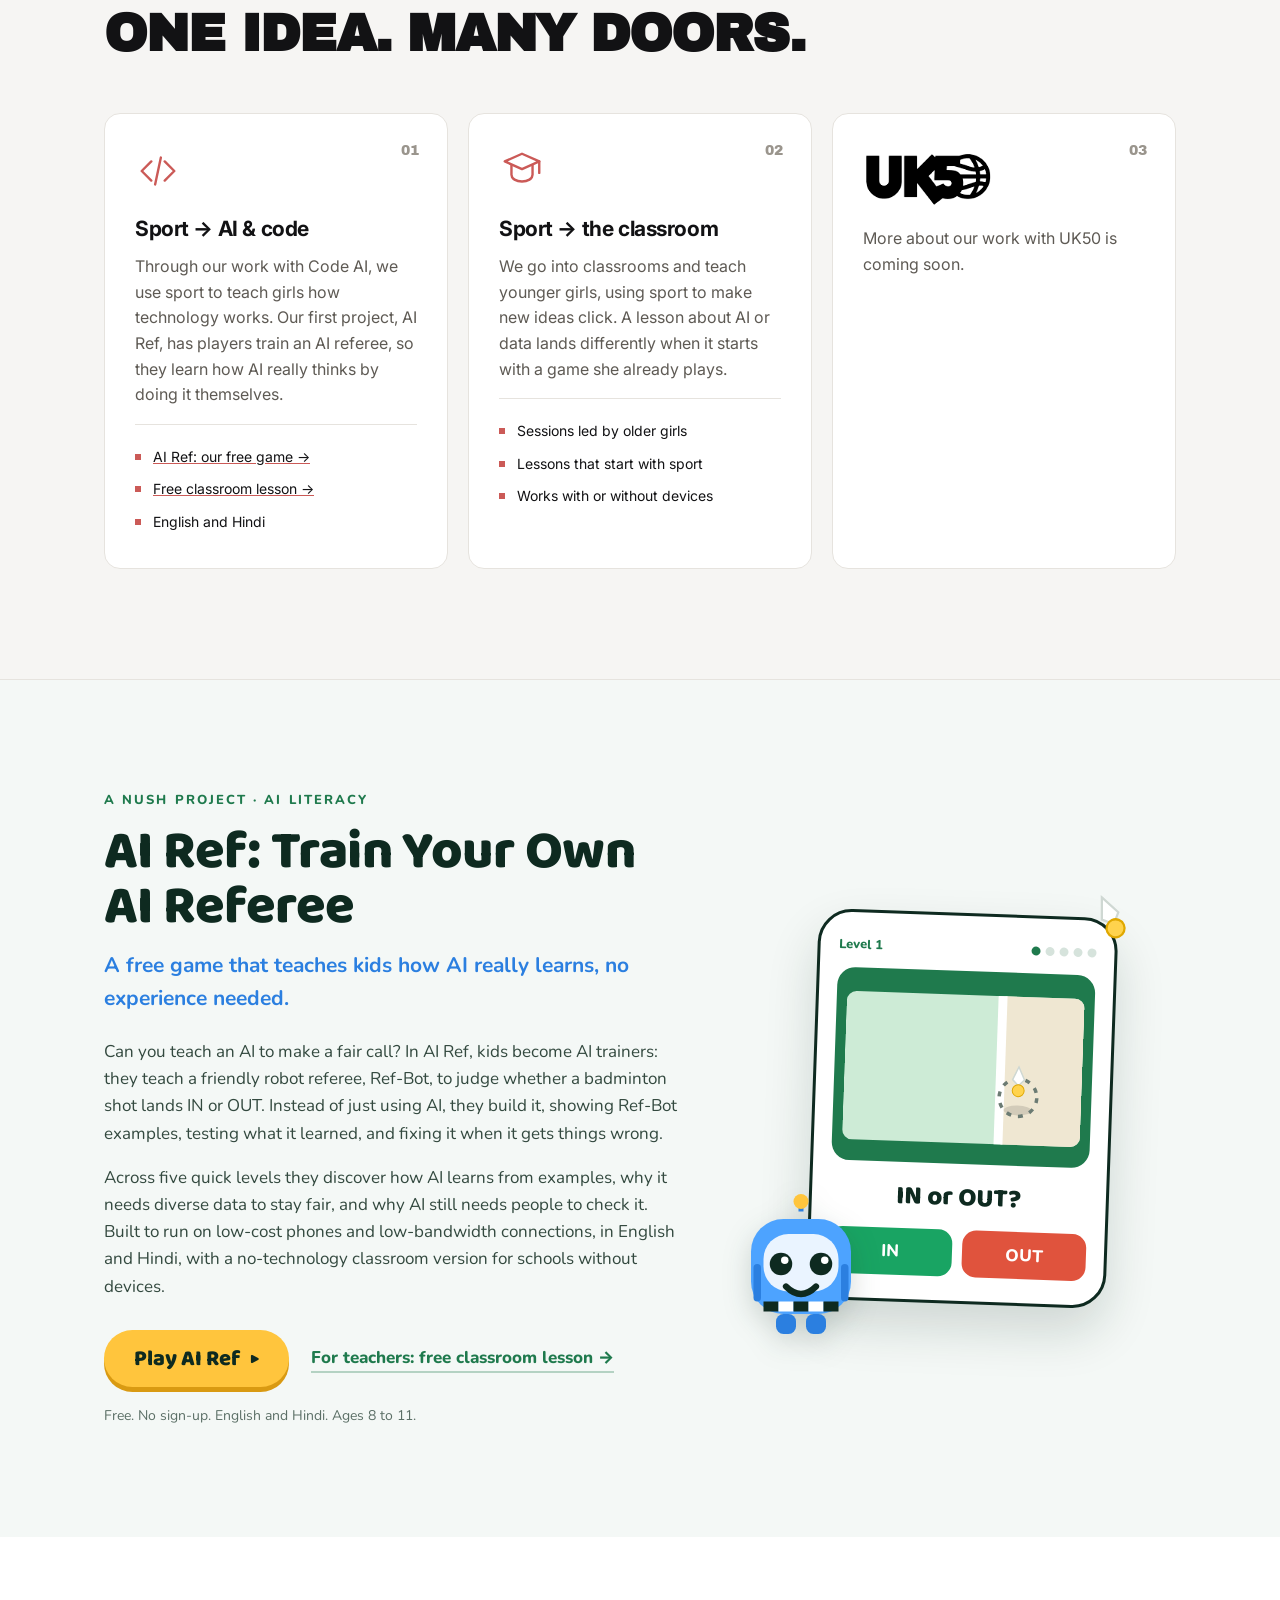
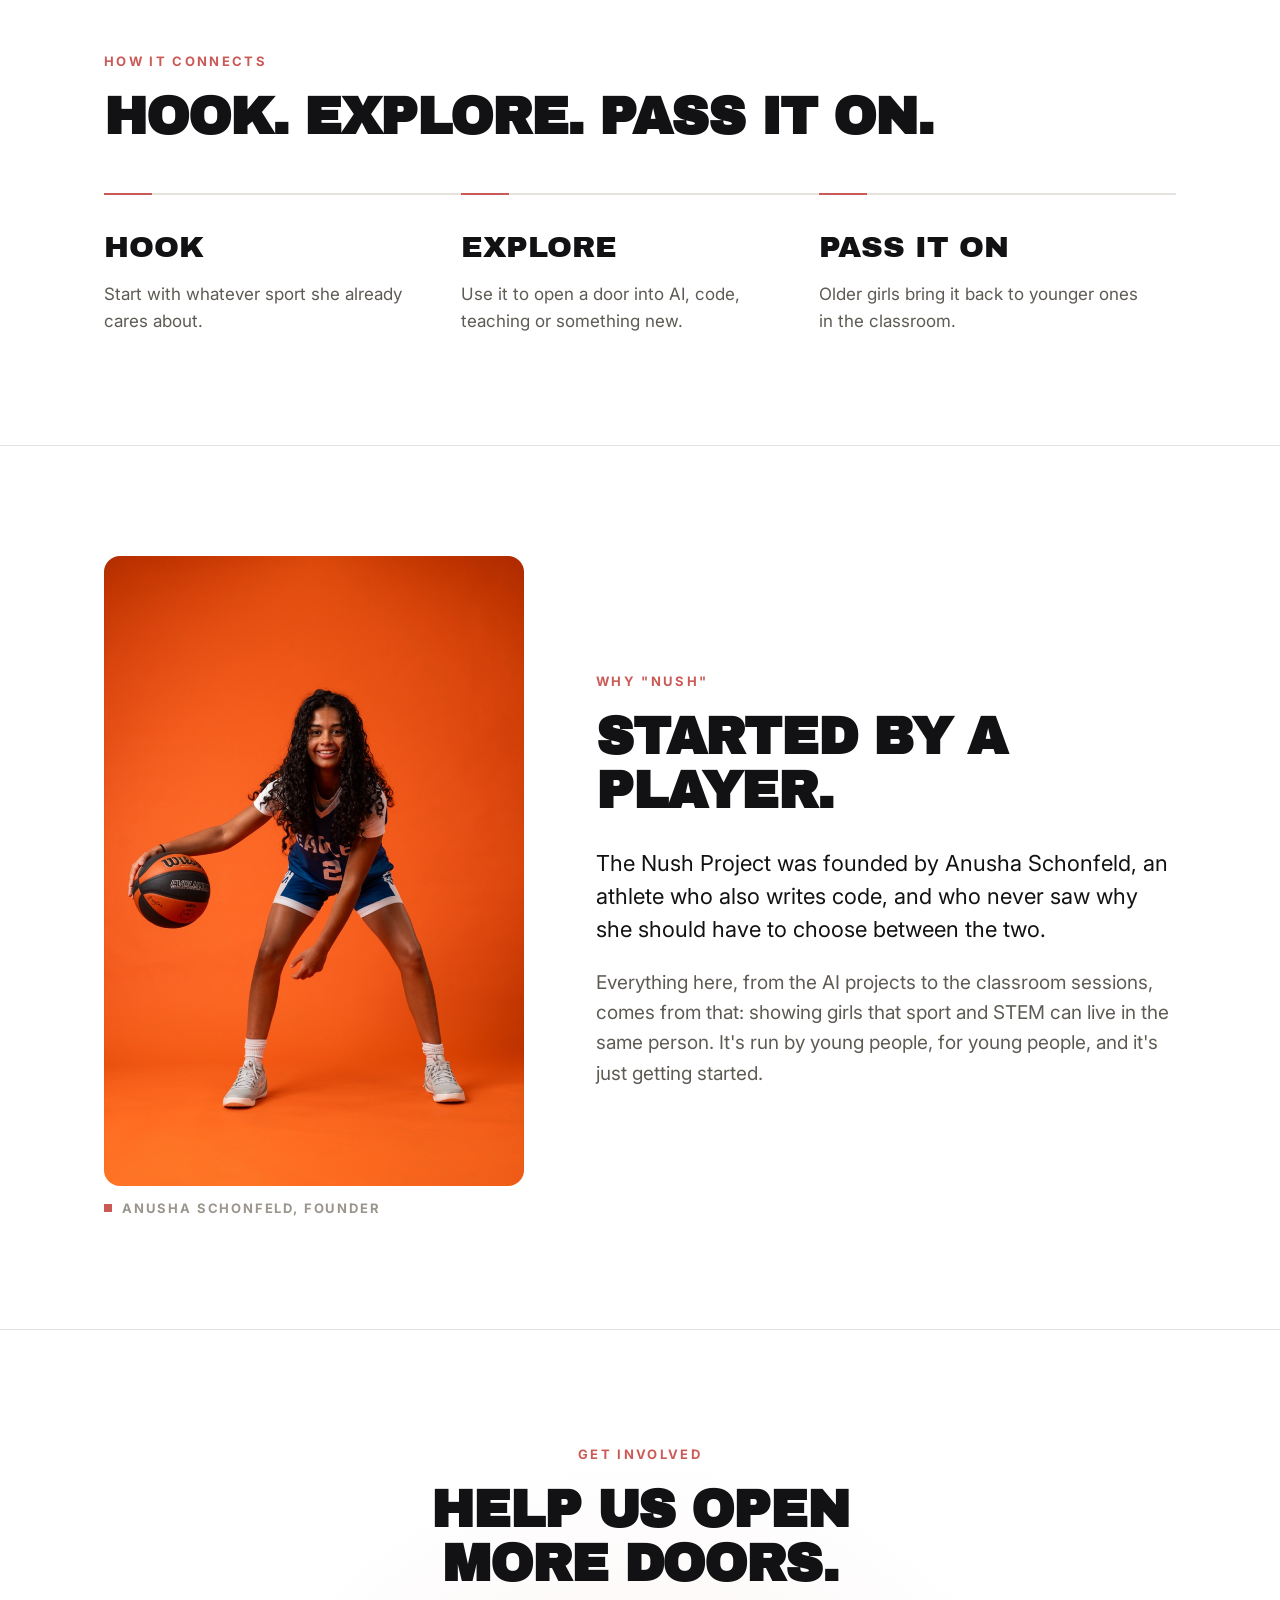
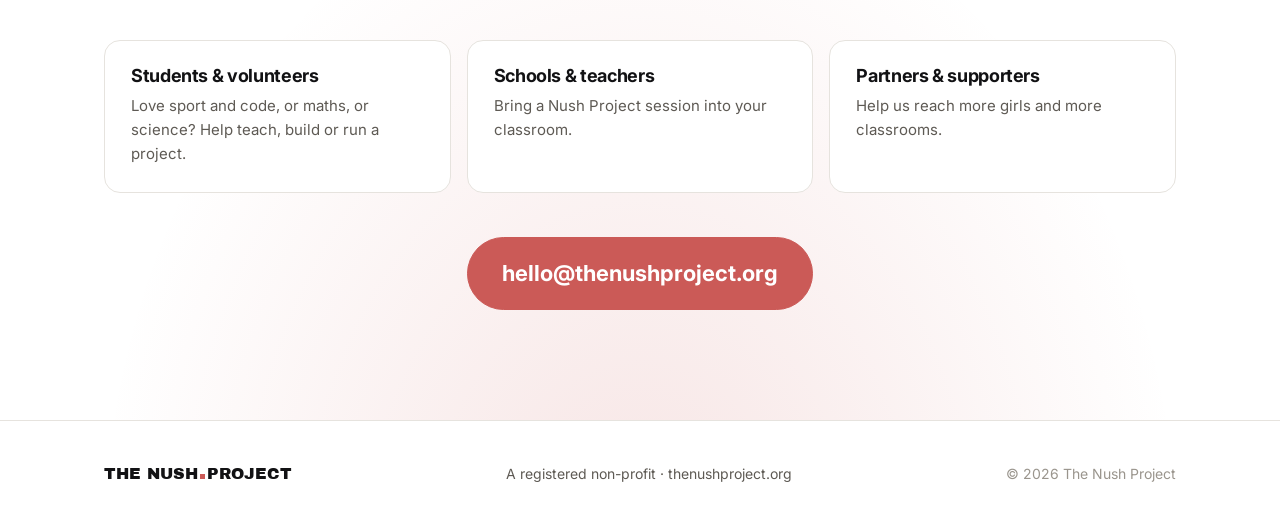
==== commit ec9bcad2: "Copy: girls don't have to choose between sport and STEM Co-Authored-By: Claude Opus 5.5 <noreply@ant" ====
--- a/index.html
+++ b/index.html
@@ -4,7 +4,7 @@
 <meta charset="utf-8">
 <meta name="viewport" content="width=device-width, initial-scale=1">
 <title>The Nush Project</title>
-<meta name="description" content="The Nush Project is a non-profit for girls that uses sport as a doorway, from football to badminton to basketball, into AI, coding, teaching and new interests.">
+<meta name="description" content="The Nush Project is a non-profit showing girls they don't have to choose between sport and STEM. We use the sport she loves as a way into AI, coding and teaching.">
 <meta property="og:title" content="The Nush Project">
 <meta property="og:description" content="Sport is the way in. We use every sport to bring girls into AI, coding, teaching and new interests.">
 <meta property="og:url" content="https://thenushproject.org">
@@ -40,9 +40,9 @@
       <span class="core"><svg viewBox="0 0 24 24"><circle cx="12" cy="3.4" r="2.4"/><path d="M9.4 6.8h5.2c.6 0 1.1.4 1.3.9l3.3 9.5H4.8l3.3-9.5c.2-.5.7-.9 1.3-.9z"/><rect x="9.3" y="17" width="2" height="5.5" rx=".6"/><rect x="12.7" y="17" width="2" height="5.5" rx=".6"/></svg></span>
     </div>
     <div class="hero-inner">
-      <p class="eyebrow"><span class="dot sm"></span>A non-profit for girls · sport as a doorway</p>
+      <p class="eyebrow"><span class="dot sm"></span>A non-profit for girls · sport and STEM, together</p>
       <h1>Sport is <em>the way in.</em></h1>
-      <p class="lede">Whatever her game, whether it's football, netball, badminton or basketball, a girl who loves sport already has a way in. The Nush Project uses it as a doorway into everything else: AI, coding, teaching and interests she never knew she had.</p>
+      <p class="lede">Girls get told to pick: the sporty one or the smart one, the athlete or the coder. We say she can be both. The Nush Project uses the sport she already loves, whether it's football, netball, badminton or basketball, as a way into AI, coding and teaching, and shows her the two belong together.</p>
       <div class="cta-row">
         <a href="#join" class="btn">Get involved</a>
         <a href="#pillars" class="btn ghost">See our projects →</a>
@@ -55,11 +55,11 @@
     <div class="wrap two-col">
       <div>
         <p class="eyebrow">Our mission</p>
-        <h2>Start with what they love.</h2>
+        <h2>You don't have to pick.</h2>
       </div>
       <div class="mission-copy">
-        <p>A girl who says she's "not into" coding or AI will happily argue for an hour about whether a shot was in or out. That curiosity is already there. It just needs a door.</p>
-        <p>The Nush Project builds those doors. We take whatever sport a girl already cares about and turn it into a way in: to technology, to learning, and to new interests. The goal isn't to make athletes. It's to show girls how much more they can be.</p>
+        <p>Somewhere along the way, a lot of girls hear that sport and "nerdy" things don't mix. So they drop one. Usually it's the coding, the maths, the tech.</p>
+        <p>The Nush Project is built on the opposite idea: the intersection is real, and it's a great place to be. A girl who argues about whether a shot was in or out is already thinking like a data scientist. We take the sport she cares about and use it to open doors into technology, learning and new interests, without asking her to give anything up.</p>
       </div>
     </div>
   </section>
@@ -162,8 +162,8 @@
         <p class="eyebrow">Why "Nush"</p>
         <h2>Started by a player.</h2>
         <div class="mission-copy">
-          <p>The Nush Project was founded by Anusha Schonfeld, an athlete who also writes code. Sport was never only about the game. It was a way into other things.</p>
-          <p>Everything here, from the AI projects to the classroom sessions, grew out of that idea. It's run by young people, for young people, and it's just getting started.</p>
+          <p>The Nush Project was founded by Anusha Schonfeld, an athlete who also writes code, and who never saw why she should have to choose between the two.</p>
+          <p>Everything here, from the AI projects to the classroom sessions, comes from that: showing girls that sport and STEM can live in the same person. It's run by young people, for young people, and it's just getting started.</p>
         </div>
       </div>
     </div>
@@ -177,7 +177,7 @@
       <div class="join-grid">
         <div class="join-card">
           <h3>Students & volunteers</h3>
-          <p>Love sport and something else too? Help teach, build or run a project.</p>
+          <p>Love sport and code, or maths, or science? Help teach, build or run a project.</p>
         </div>
         <div class="join-card">
           <h3>Schools & teachers</h3>
--- a/styles.css
+++ b/styles.css
@@ -100,8 +100,8 @@
 .ring { position: absolute; border-radius: 50%; border: 1.5px dashed var(--line); opacity: .6; }
 .r1 { inset: 0; }
 .r2 { inset: 22%; border-style: solid; opacity: .7; }
-.core { position: absolute; left: 50%; top: 50%; width: 72px; height: 72px; margin: -36px; background: var(--accent); padding: 11px; box-shadow: 0 12px 26px rgba(203,90,87,.28); animation: bob 4s ease-in-out infinite; }
-.core svg { display: block; width: 100%; height: 100%; fill: #fff; }
+.core { position: absolute; left: 50%; top: 50%; width: 88px; height: 88px; margin: -44px; animation: bob 5s ease-in-out infinite; }
+.core svg { display: block; width: 100%; height: 100%; fill: none; stroke: var(--accent); stroke-width: .9; stroke-linejoin: round; opacity: .8; }
 .spin { position: absolute; inset: 0; animation: spin 60s linear infinite; }
 .sat { position: absolute; left: 50%; top: 50%; width: 64px; height: 64px; margin: -32px;
   transform: rotate(var(--a)) translateY(-250px) rotate(calc(-1 * var(--a))); }
@@ -111,11 +111,11 @@
   animation: spin 60s linear infinite reverse; }
 .sat:nth-child(odd) svg { stroke: var(--accent); }
 @keyframes spin { to { transform: rotate(360deg); } }
-@keyframes bob { 0%, 100% { transform: translateY(0) rotate(-3deg); } 50% { transform: translateY(-10px) rotate(3deg); } }
+@keyframes bob { 0%, 100% { transform: translateY(0); } 50% { transform: translateY(-5px); } }
 @media (prefers-reduced-motion: reduce) { .spin, .sat svg, .core { animation: none; } }
 @media (max-width: 1000px) {
   .orbit { width: 360px; right: -120px; top: auto; bottom: 20px; transform: none; }
-  .core { width: 56px; height: 56px; margin: -28px; padding: 8px; }
+  .core { width: 64px; height: 64px; margin: -32px; }
   .sat { width: 48px; height: 48px; margin: -24px; transform: rotate(var(--a)) translateY(-180px) rotate(calc(-1 * var(--a))); }
   .sat svg { padding: 10px; }
 }
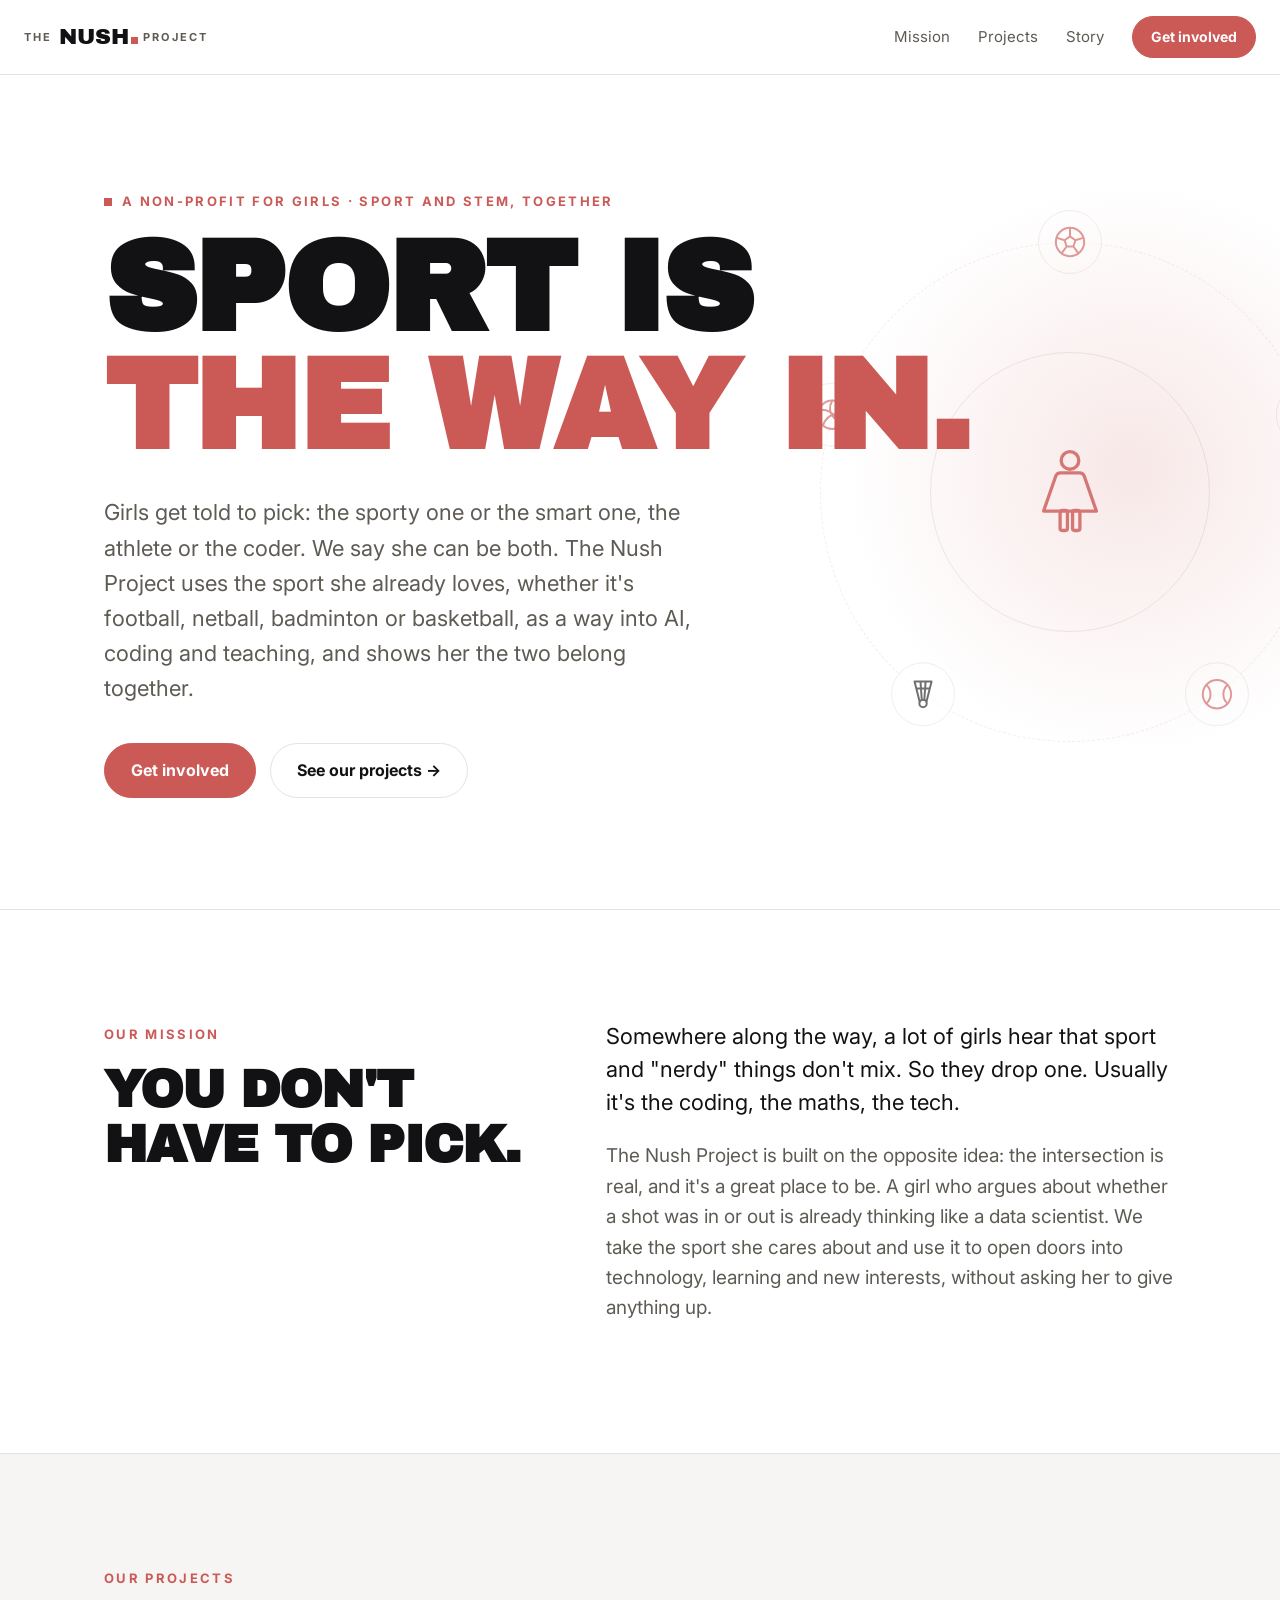
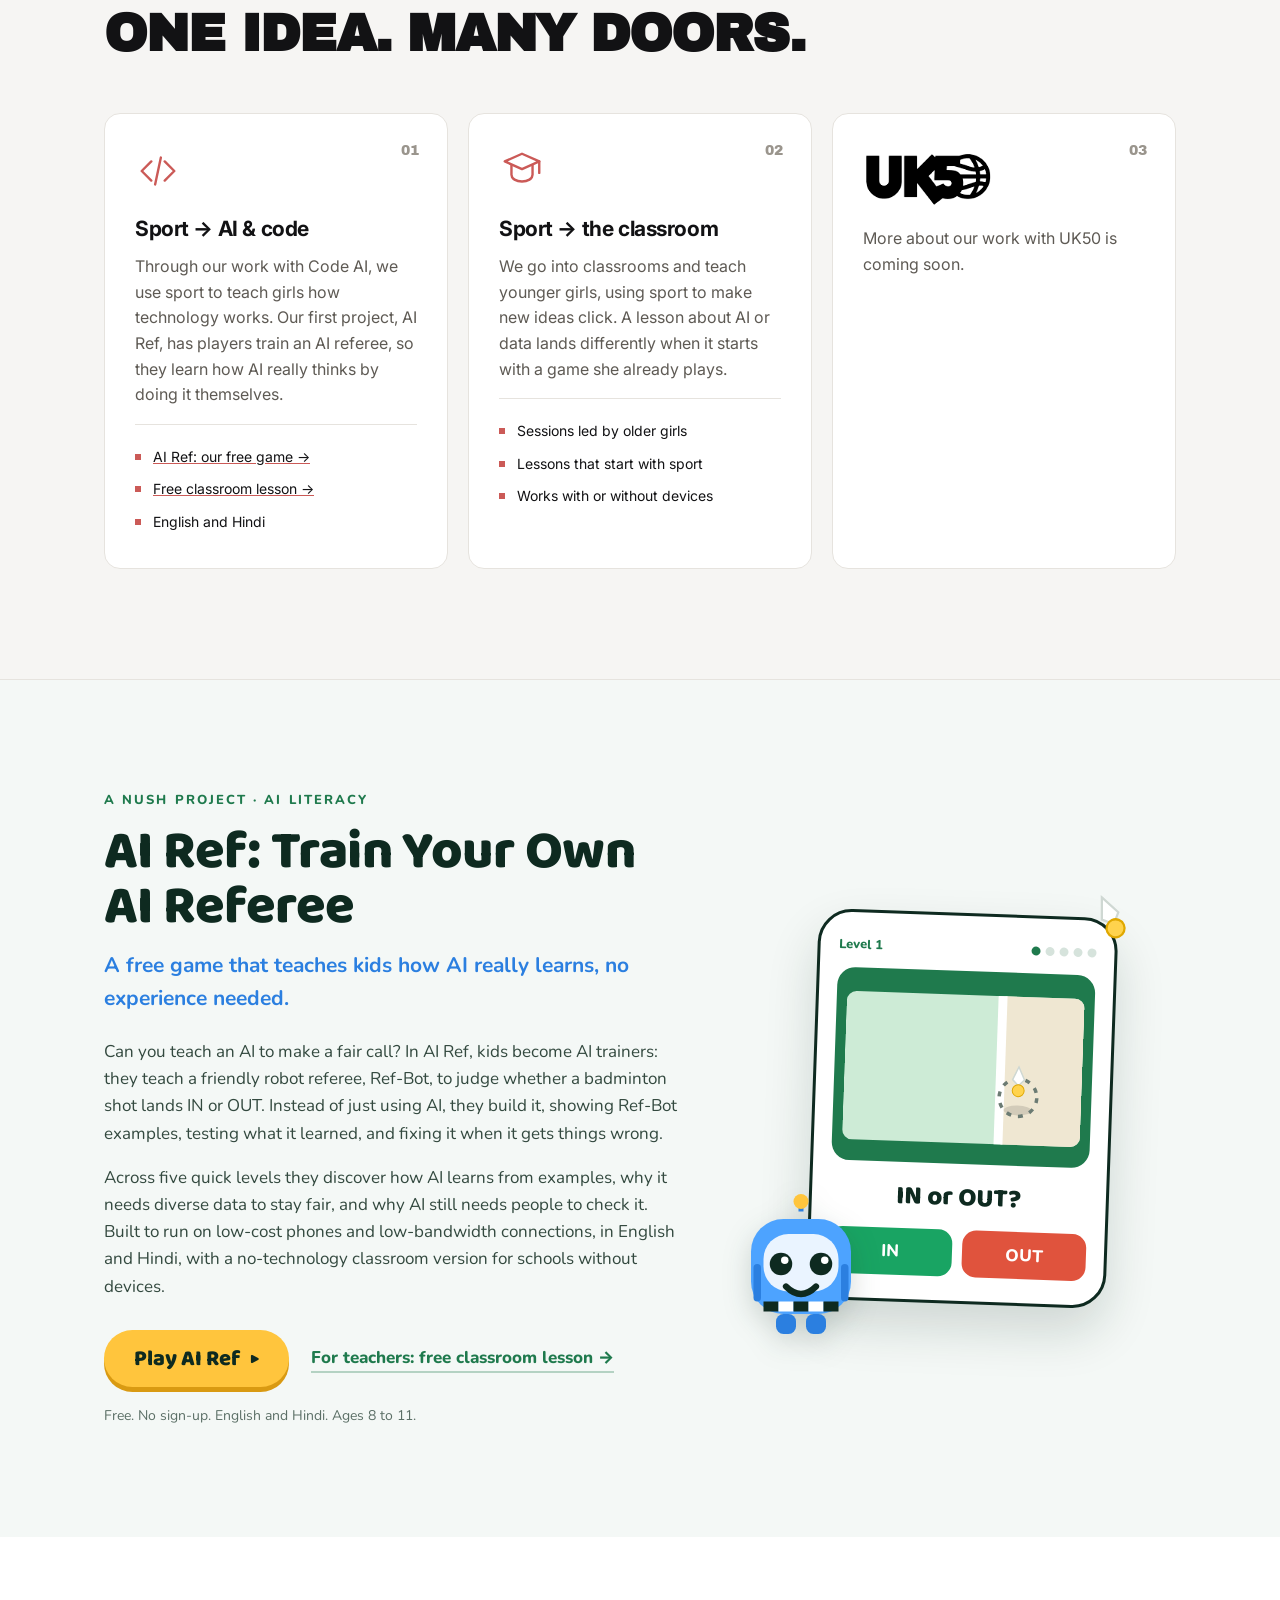
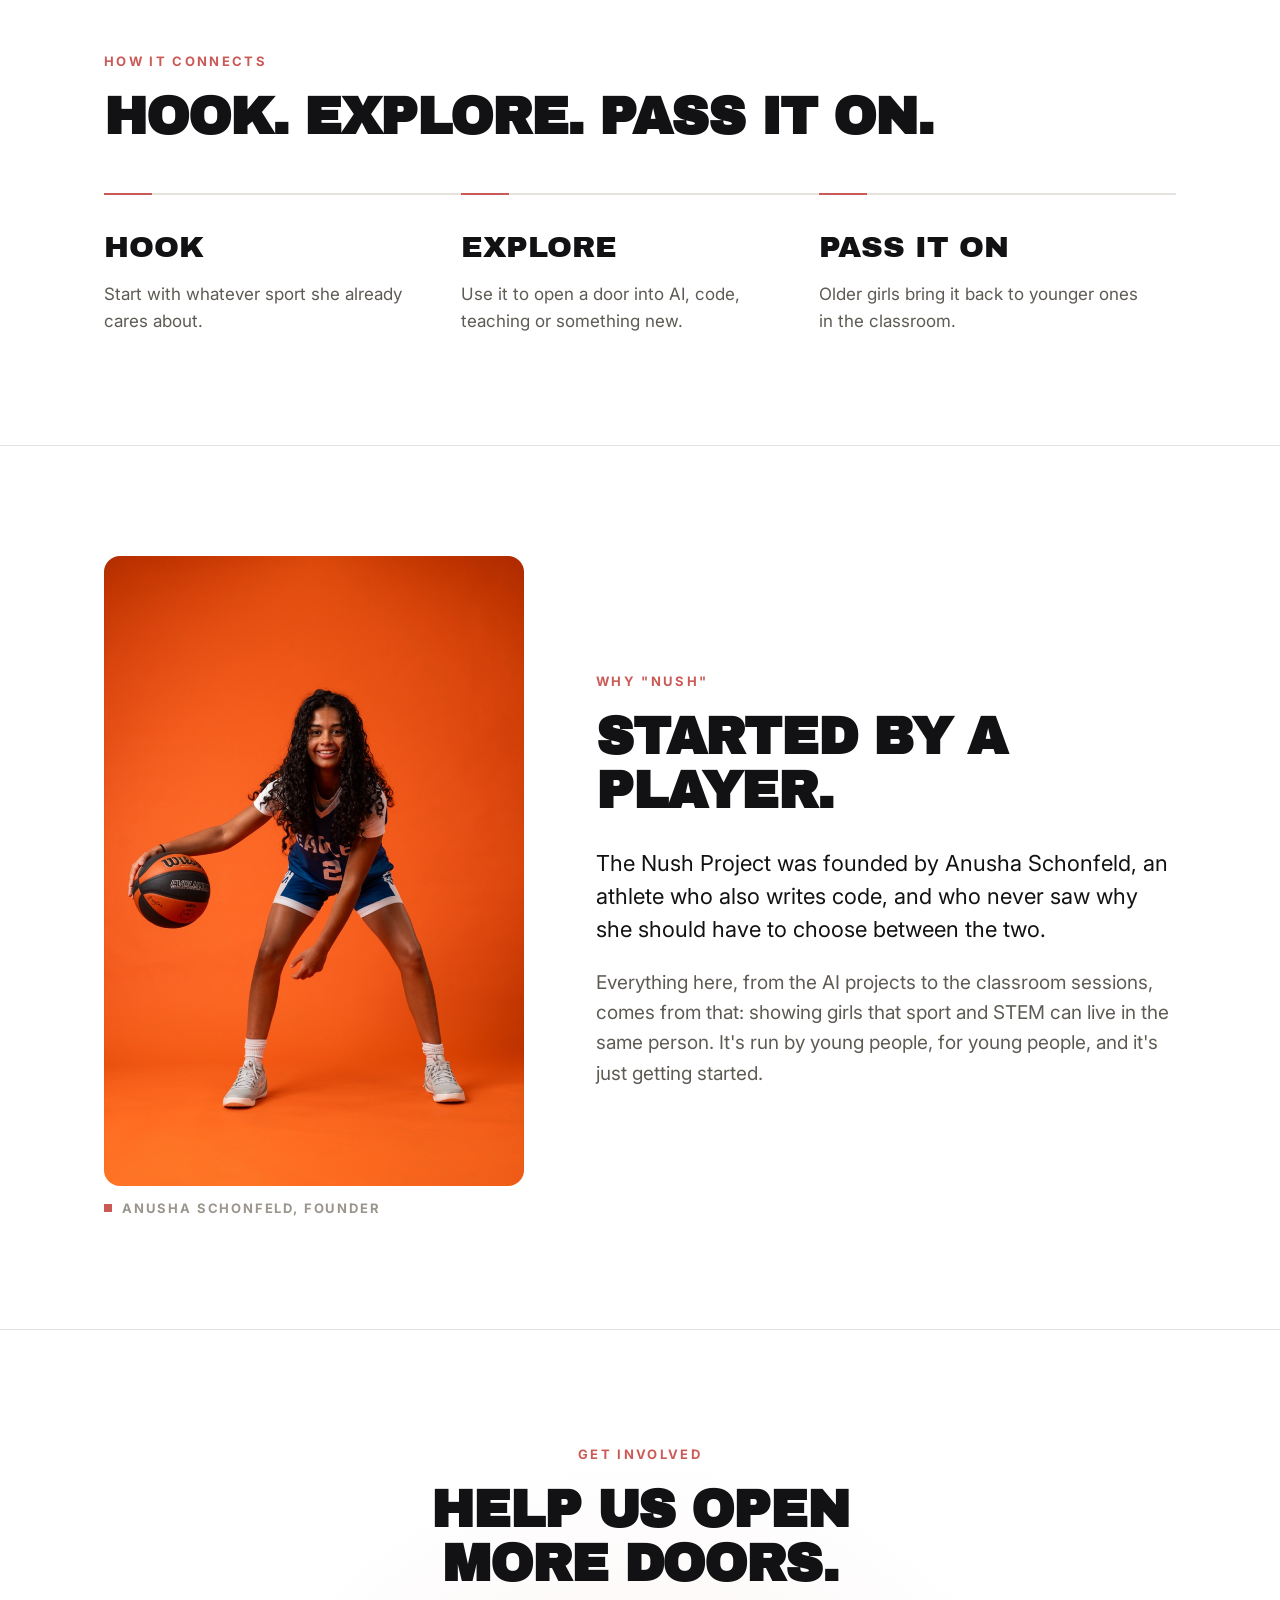
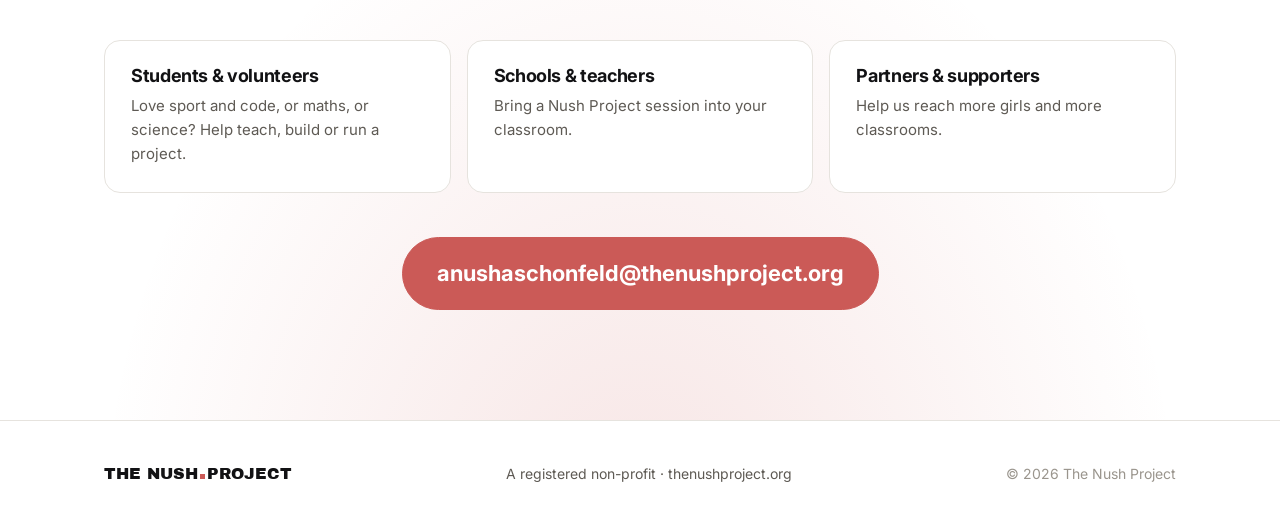
==== commit f8cba97c: "Contact email: anushaschonfeld@thenushproject.org Co-Authored-By: Claude Opus 5.5 <noreply@anthropic" ====
--- a/index.html
+++ b/index.html
@@ -188,8 +188,7 @@
           <p>Help us reach more girls and more classrooms.</p>
         </div>
       </div>
-      <!-- TODO: replace with the real contact address once email is set up on the domain -->
-      <a class="btn big" href="mailto:hello@thenushproject.org">hello@thenushproject.org</a>
+      <a class="btn big" href="mailto:anushaschonfeld@thenushproject.org">anushaschonfeld@thenushproject.org</a>
     </div>
   </section>
 
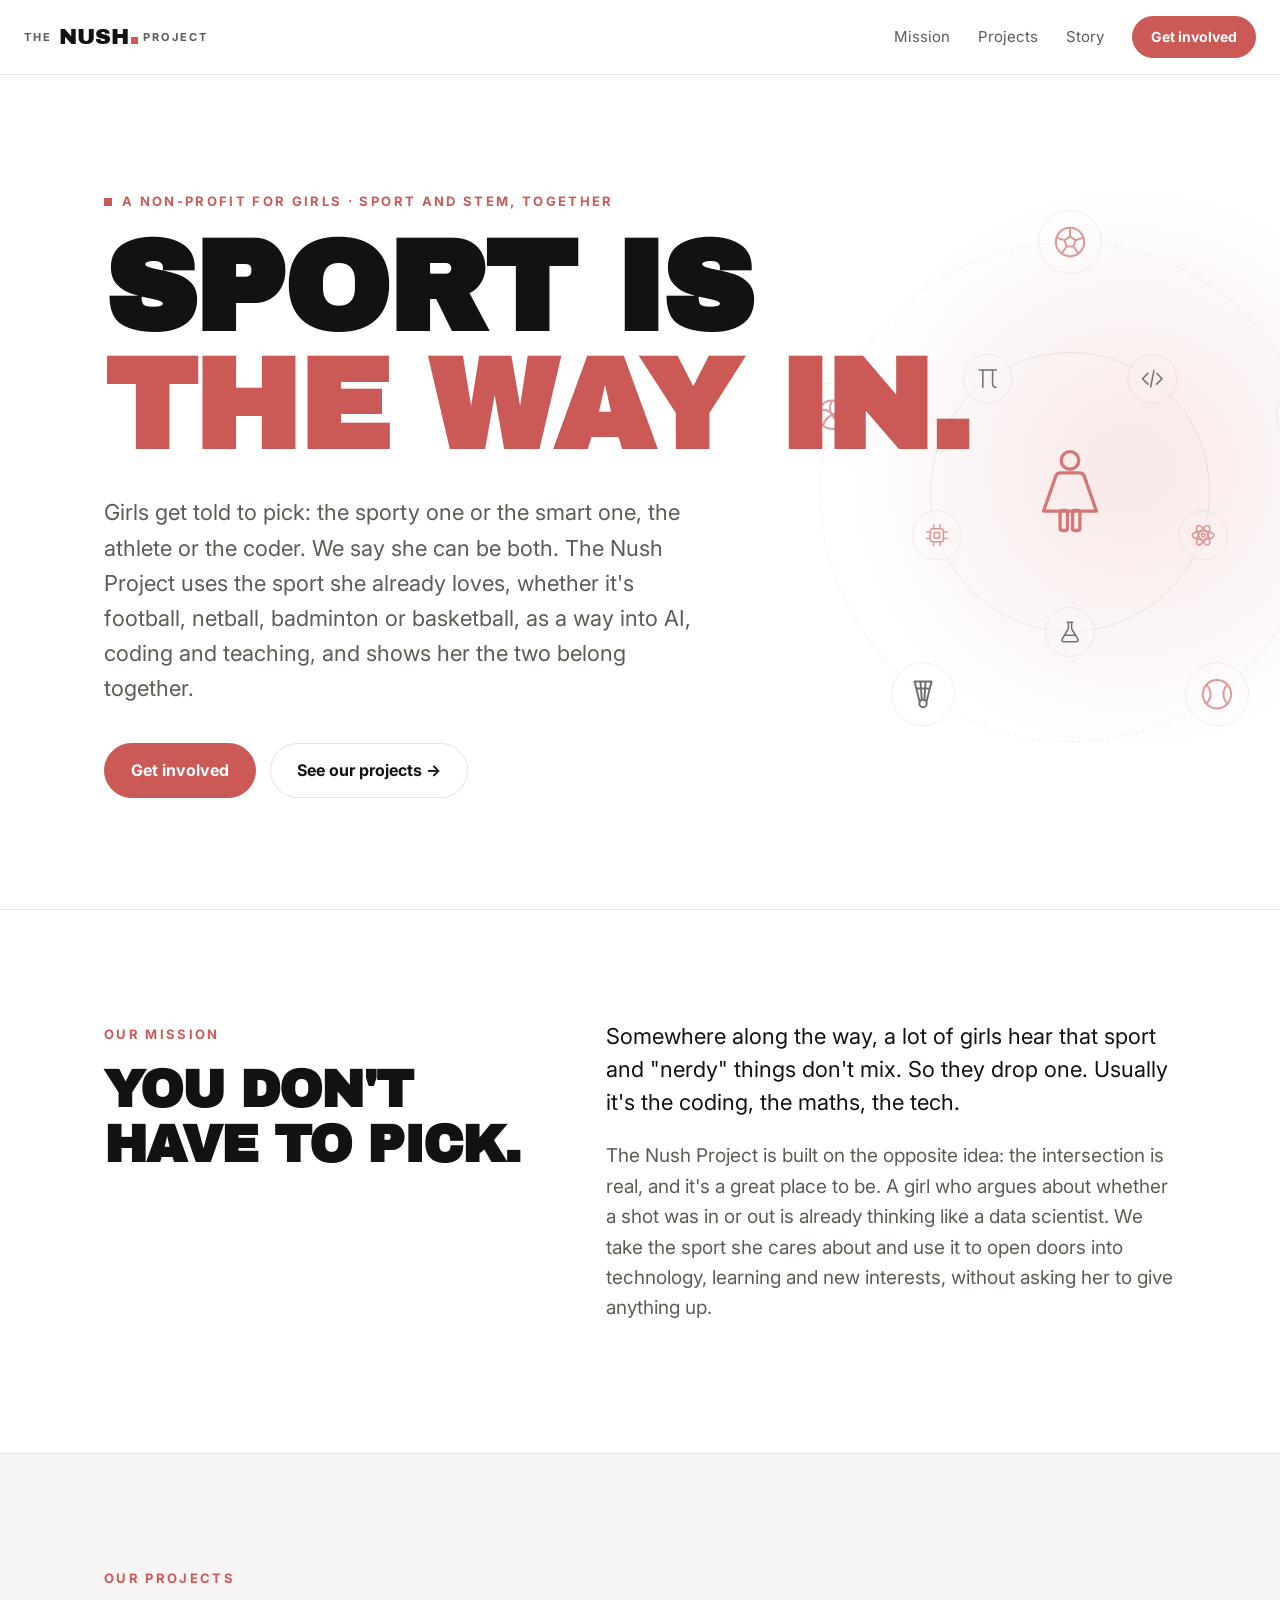
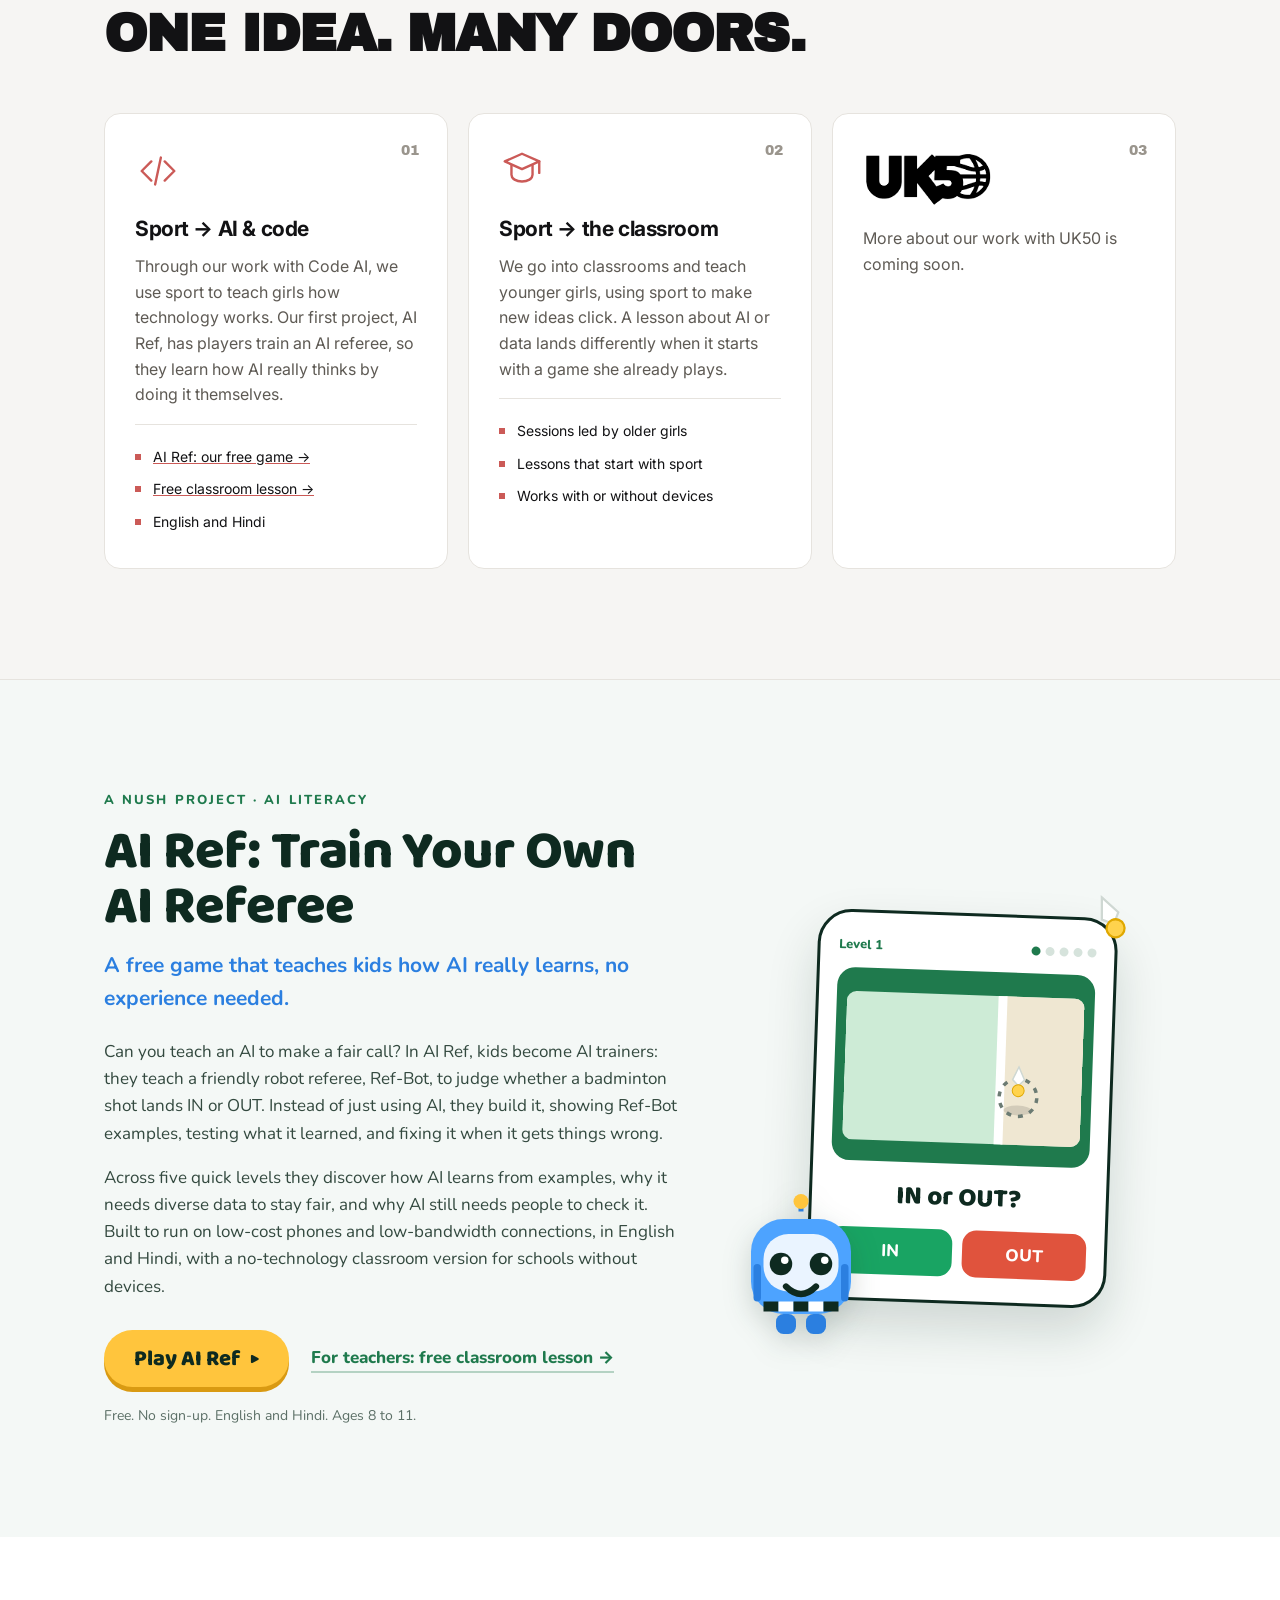
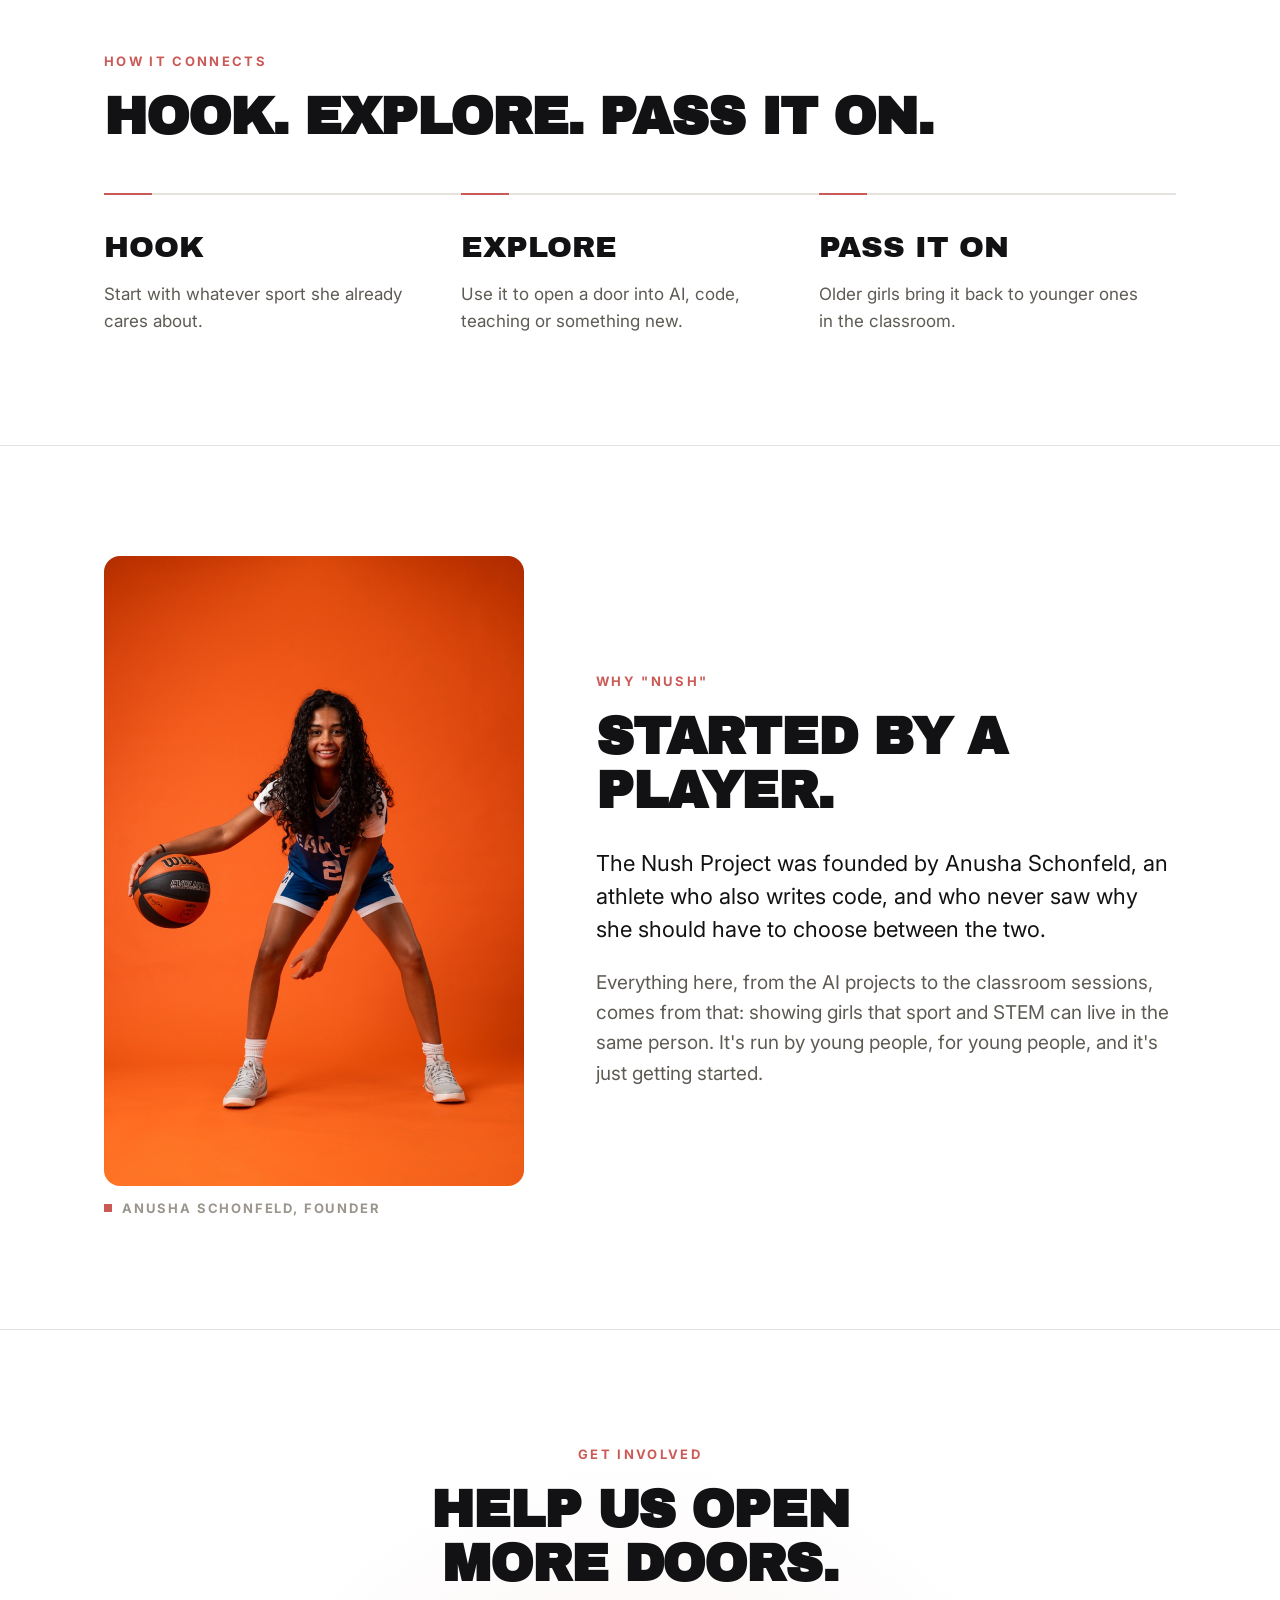
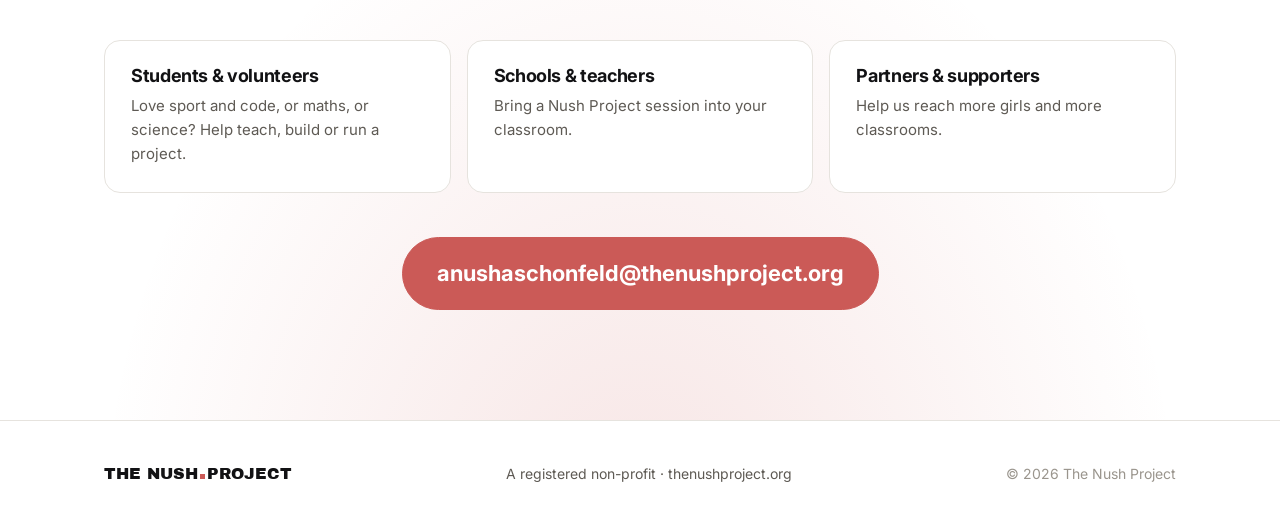
==== commit 254b571d: "Hero: inner counter-rotating ring of STEM icons; version the stylesheet link Co-Authored-By: Claude " ====
--- a/index.html
+++ b/index.html
@@ -12,7 +12,7 @@
 <link rel="icon" href="data:image/svg+xml,<svg xmlns='http://www.w3.org/2000/svg' viewBox='0 0 32 32'><rect width='32' height='32' rx='6' fill='%230f0f11'/><text x='6' y='23' font-family='Arial' font-weight='900' font-size='18' fill='%23f0eeea'>N</text><rect x='21' y='17' width='5' height='5' fill='%23cb5a57'/></svg>">
 <link rel="preconnect" href="https://fonts.googleapis.com">
 <link href="https://fonts.googleapis.com/css2?family=Archivo+Black&family=Baloo+2:wght@600;800&family=Inter:wght@400;700&family=Nunito:wght@400;700;800&display=swap" rel="stylesheet">
-<link rel="stylesheet" href="styles.css">
+<link rel="stylesheet" href="styles.css?v=2">
 </head>
 <body>
 
@@ -37,6 +37,7 @@
       <div class="ring r1"></div>
       <div class="ring r2"></div>
       <div class="spin"><span class="sat" style="--a:0deg" title=""><svg viewBox="0 0 24 24"><circle cx="12" cy="12" r="10"/><path d="M12 8l3.8 2.8-1.4 4.4H9.6l-1.4-4.4zM12 8V2.5M15.8 10.8l5.4-1.7M14.4 15.2l3.3 4.5M9.6 15.2l-3.3 4.5M8.2 10.8L2.8 9.1"/></svg></span><span class="sat" style="--a:72deg" title=""><svg viewBox="0 0 24 24"><circle cx="12" cy="12" r="10"/><path d="M2 12h20M12 2v20M5 5c3 3 3 11 0 14M19 5c-3 3-3 11 0 14"/></svg></span><span class="sat" style="--a:144deg" title=""><svg viewBox="0 0 24 24"><circle cx="12" cy="12" r="10"/><path d="M4.6 5.4c3.8 3.8 3.8 9.4 0 13.2M19.4 5.4c-3.8 3.8-3.8 9.4 0 13.2"/></svg></span><span class="sat" style="--a:216deg" title=""><svg viewBox="0 0 24 24"><circle cx="12" cy="18.5" r="2.6"/><path d="M9.6 17.3L6 3h12l-3.6 14.3M10.2 3l.9 13M13.8 3l-.9 13M7.2 8h9.6"/></svg></span><span class="sat" style="--a:288deg" title=""><svg viewBox="0 0 24 24"><circle cx="12" cy="12" r="10"/><path d="M12 2c-2.5 4.5-2 9 1.5 12.5M2.6 8.6c5-.6 9.3 1.2 12 5.6M5.5 19.6c1.5-4.8 4.6-7.4 9-8.3M21.4 15c-4.4.2-8-1.6-9.4-3"/></svg></span></div>
+      <div class="spin inner"><span class="sat s2" style="--a:36deg"><svg viewBox="0 0 24 24"><path d="M8 7l-5 5 5 5M16 7l5 5-5 5M13.5 4.5l-3 15"/></svg></span><span class="sat s2" style="--a:108deg"><svg viewBox="0 0 24 24"><circle cx="12" cy="12" r="1.6"/><ellipse cx="12" cy="12" rx="10" ry="4"/><ellipse cx="12" cy="12" rx="10" ry="4" transform="rotate(60 12 12)"/><ellipse cx="12" cy="12" rx="10" ry="4" transform="rotate(120 12 12)"/></svg></span><span class="sat s2" style="--a:180deg"><svg viewBox="0 0 24 24"><path d="M9.5 3h5M10.5 3v6L4.8 18.6A1.6 1.6 0 0 0 6.2 21h11.6a1.6 1.6 0 0 0 1.4-2.4L13.5 9V3M7.5 15h9"/></svg></span><span class="sat s2" style="--a:252deg"><svg viewBox="0 0 24 24"><rect x="6" y="6" width="12" height="12" rx="2"/><path d="M9.5 9.5h5v5h-5zM9 2.5V6M15 2.5V6M9 18v3.5M15 18v3.5M2.5 9H6M2.5 15H6M18 9h3.5M18 15h3.5"/></svg></span><span class="sat s2" style="--a:324deg"><svg viewBox="0 0 24 24"><path d="M4 4h16M7.5 4v16M16.5 4v12.5c0 2 1 3.5 3 3.5"/></svg></span></div>
       <span class="core"><svg viewBox="0 0 24 24"><circle cx="12" cy="3.4" r="2.4"/><path d="M9.4 6.8h5.2c.6 0 1.1.4 1.3.9l3.3 9.5H4.8l3.3-9.5c.2-.5.7-.9 1.3-.9z"/><rect x="9.3" y="17" width="2" height="5.5" rx=".6"/><rect x="12.7" y="17" width="2" height="5.5" rx=".6"/></svg></span>
     </div>
     <div class="hero-inner">
--- a/styles.css
+++ b/styles.css
@@ -104,19 +104,27 @@
 .core svg { display: block; width: 100%; height: 100%; fill: none; stroke: var(--accent); stroke-width: .9; stroke-linejoin: round; opacity: .8; }
 .spin { position: absolute; inset: 0; animation: spin 60s linear infinite; }
 .sat { position: absolute; left: 50%; top: 50%; width: 64px; height: 64px; margin: -32px;
-  transform: rotate(var(--a)) translateY(-250px) rotate(calc(-1 * var(--a))); }
+  transform: rotate(var(--a)) translateY(var(--r, -250px)) rotate(calc(-1 * var(--a))); }
 .sat { opacity: .6; }
 .sat svg { width: 100%; height: 100%; padding: 14px; background: var(--card); border: 1px solid var(--line); border-radius: 50%;
   fill: none; stroke: var(--text); stroke-width: 1.4; stroke-linecap: round; stroke-linejoin: round;
   animation: spin 60s linear infinite reverse; }
 .sat:nth-child(odd) svg { stroke: var(--accent); }
+/* inner ring: STEM, turning the other way — sport and STEM orbiting the same girl */
+.spin.inner { animation-direction: reverse; animation-duration: 45s; }
+.sat.s2 { width: 50px; height: 50px; margin: -25px; --r: -140px; }
+.sat.s2 svg { padding: 11px; animation-direction: normal; animation-duration: 45s; }
+.sat.s2:nth-child(odd) svg { stroke: var(--text); }
+.sat.s2:nth-child(even) svg { stroke: var(--accent); }
 @keyframes spin { to { transform: rotate(360deg); } }
 @keyframes bob { 0%, 100% { transform: translateY(0); } 50% { transform: translateY(-5px); } }
 @media (prefers-reduced-motion: reduce) { .spin, .sat svg, .core { animation: none; } }
 @media (max-width: 1000px) {
   .orbit { width: 360px; right: -120px; top: auto; bottom: 20px; transform: none; }
   .core { width: 64px; height: 64px; margin: -32px; }
-  .sat { width: 48px; height: 48px; margin: -24px; transform: rotate(var(--a)) translateY(-180px) rotate(calc(-1 * var(--a))); }
+  .sat { width: 48px; height: 48px; margin: -24px; --r: -180px; }
+  .sat.s2 { width: 36px; height: 36px; margin: -18px; --r: -100px; }
+  .sat.s2 svg { padding: 7px; }
   .sat svg { padding: 10px; }
 }
 
